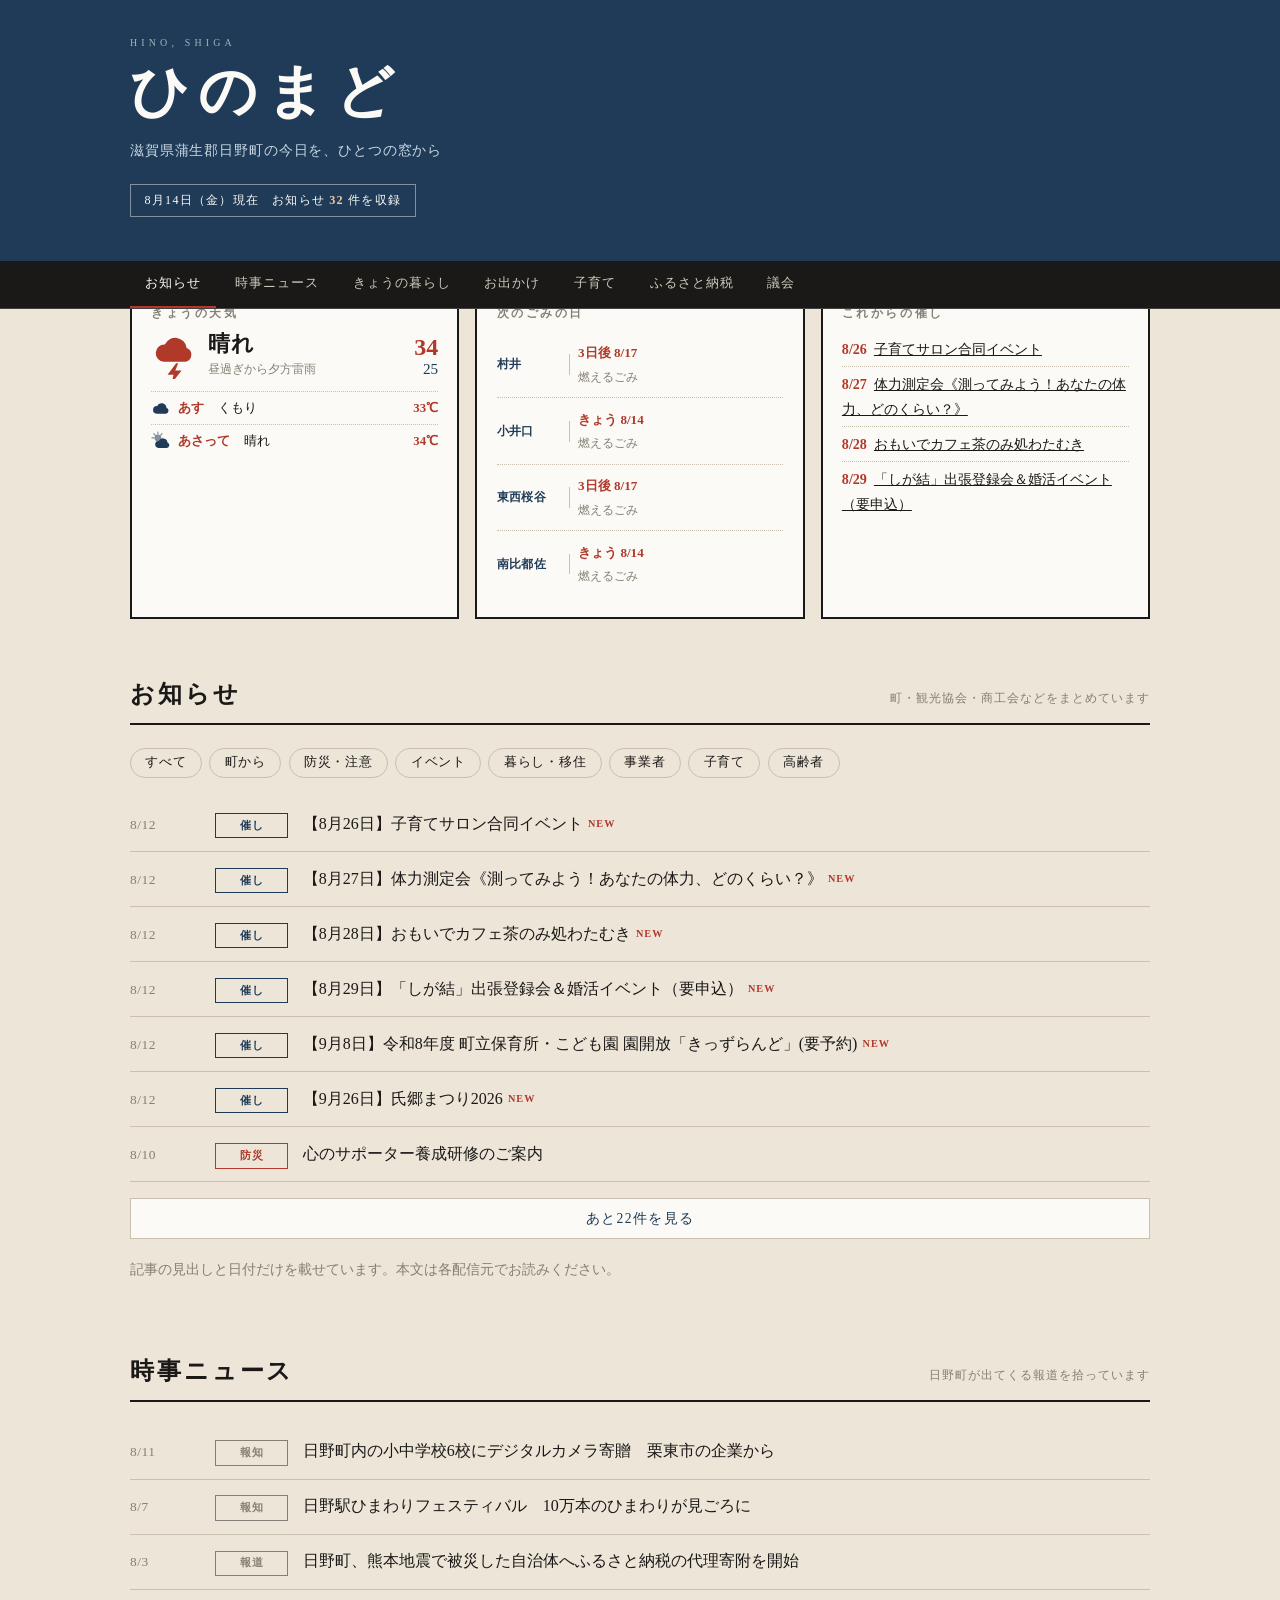
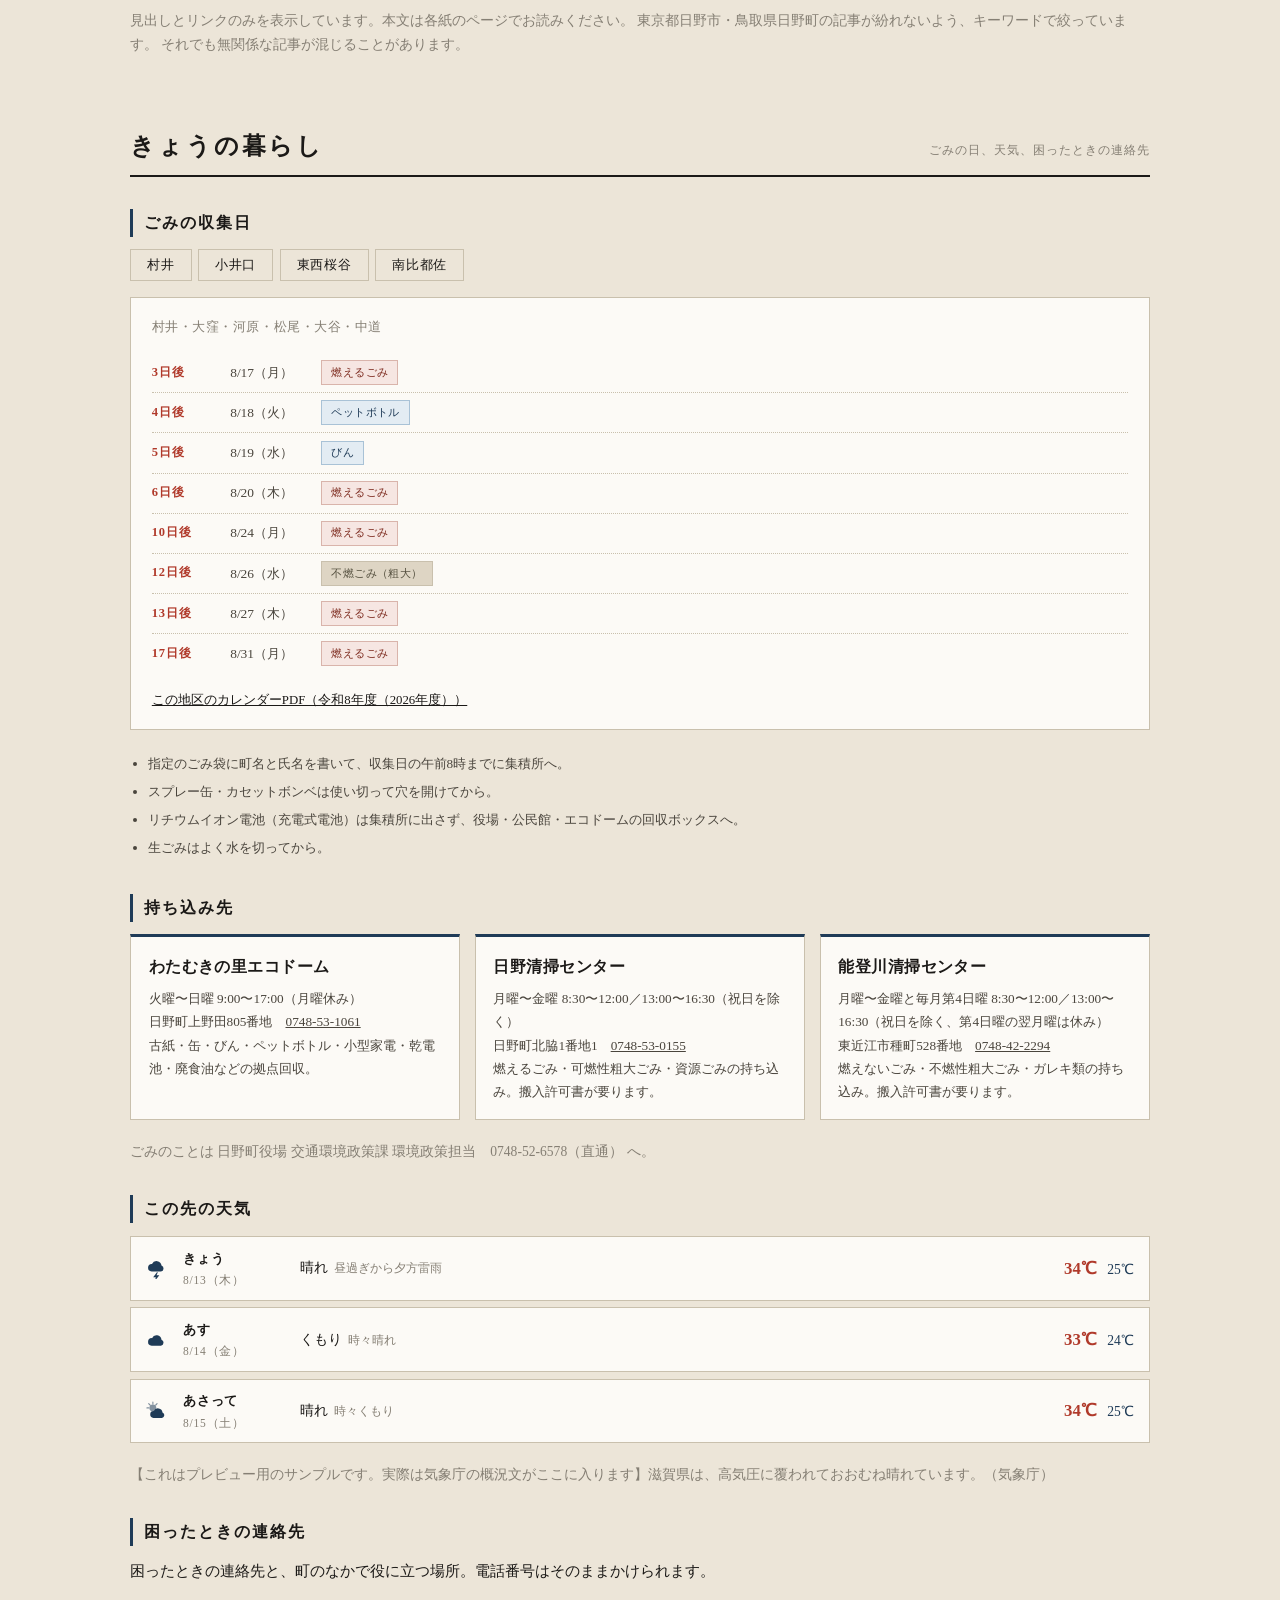
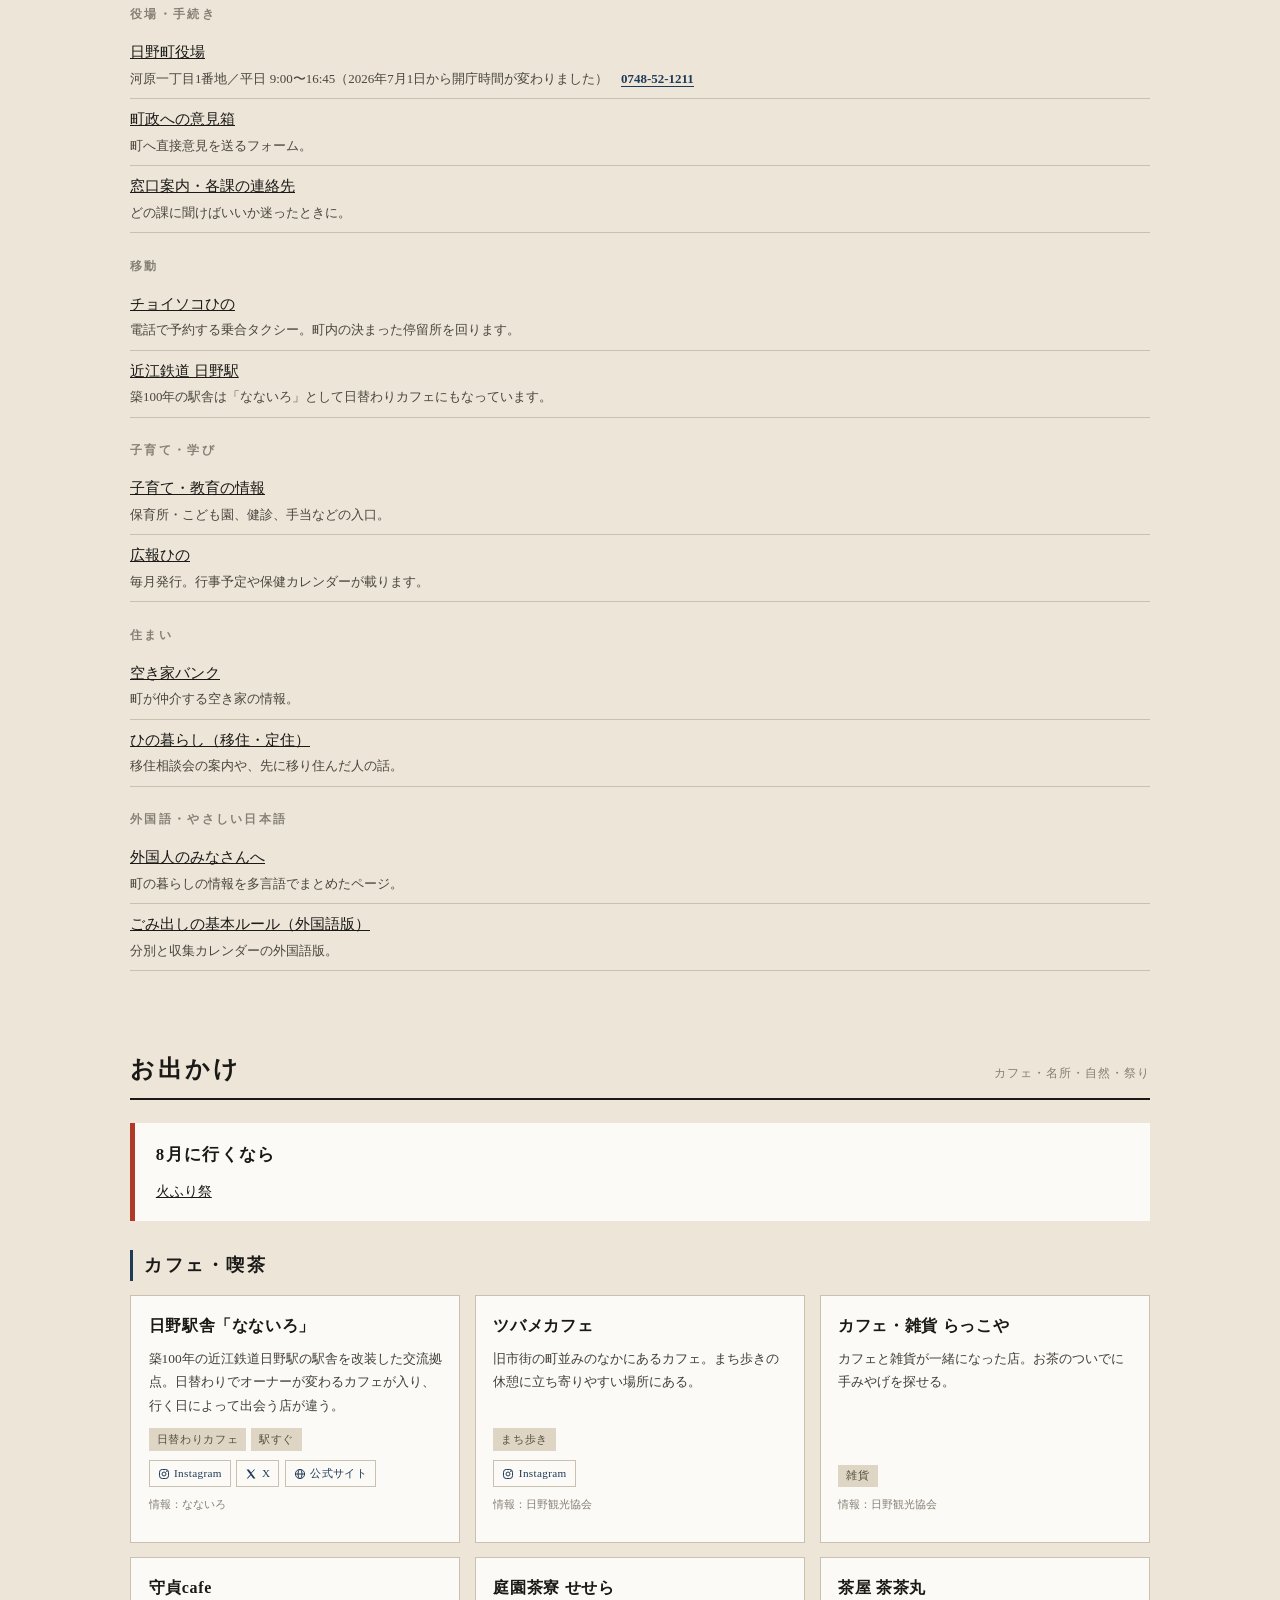
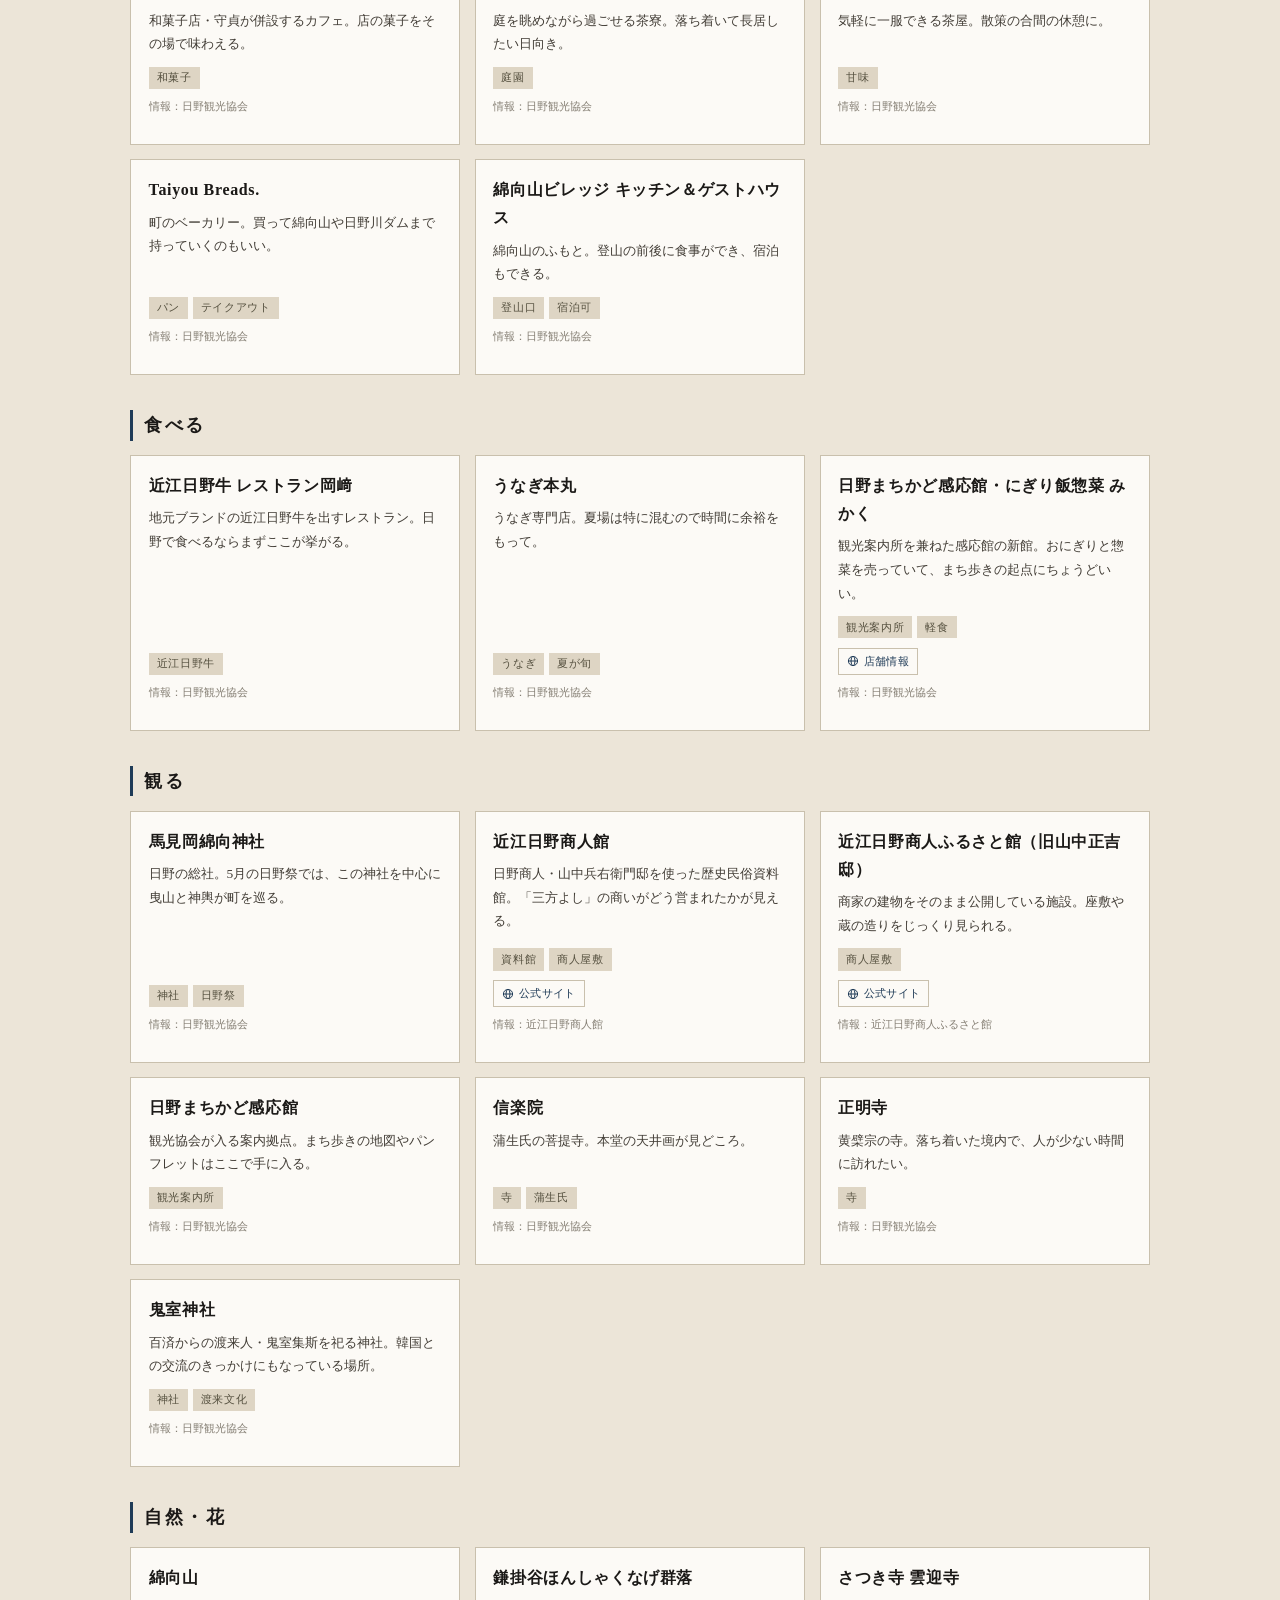
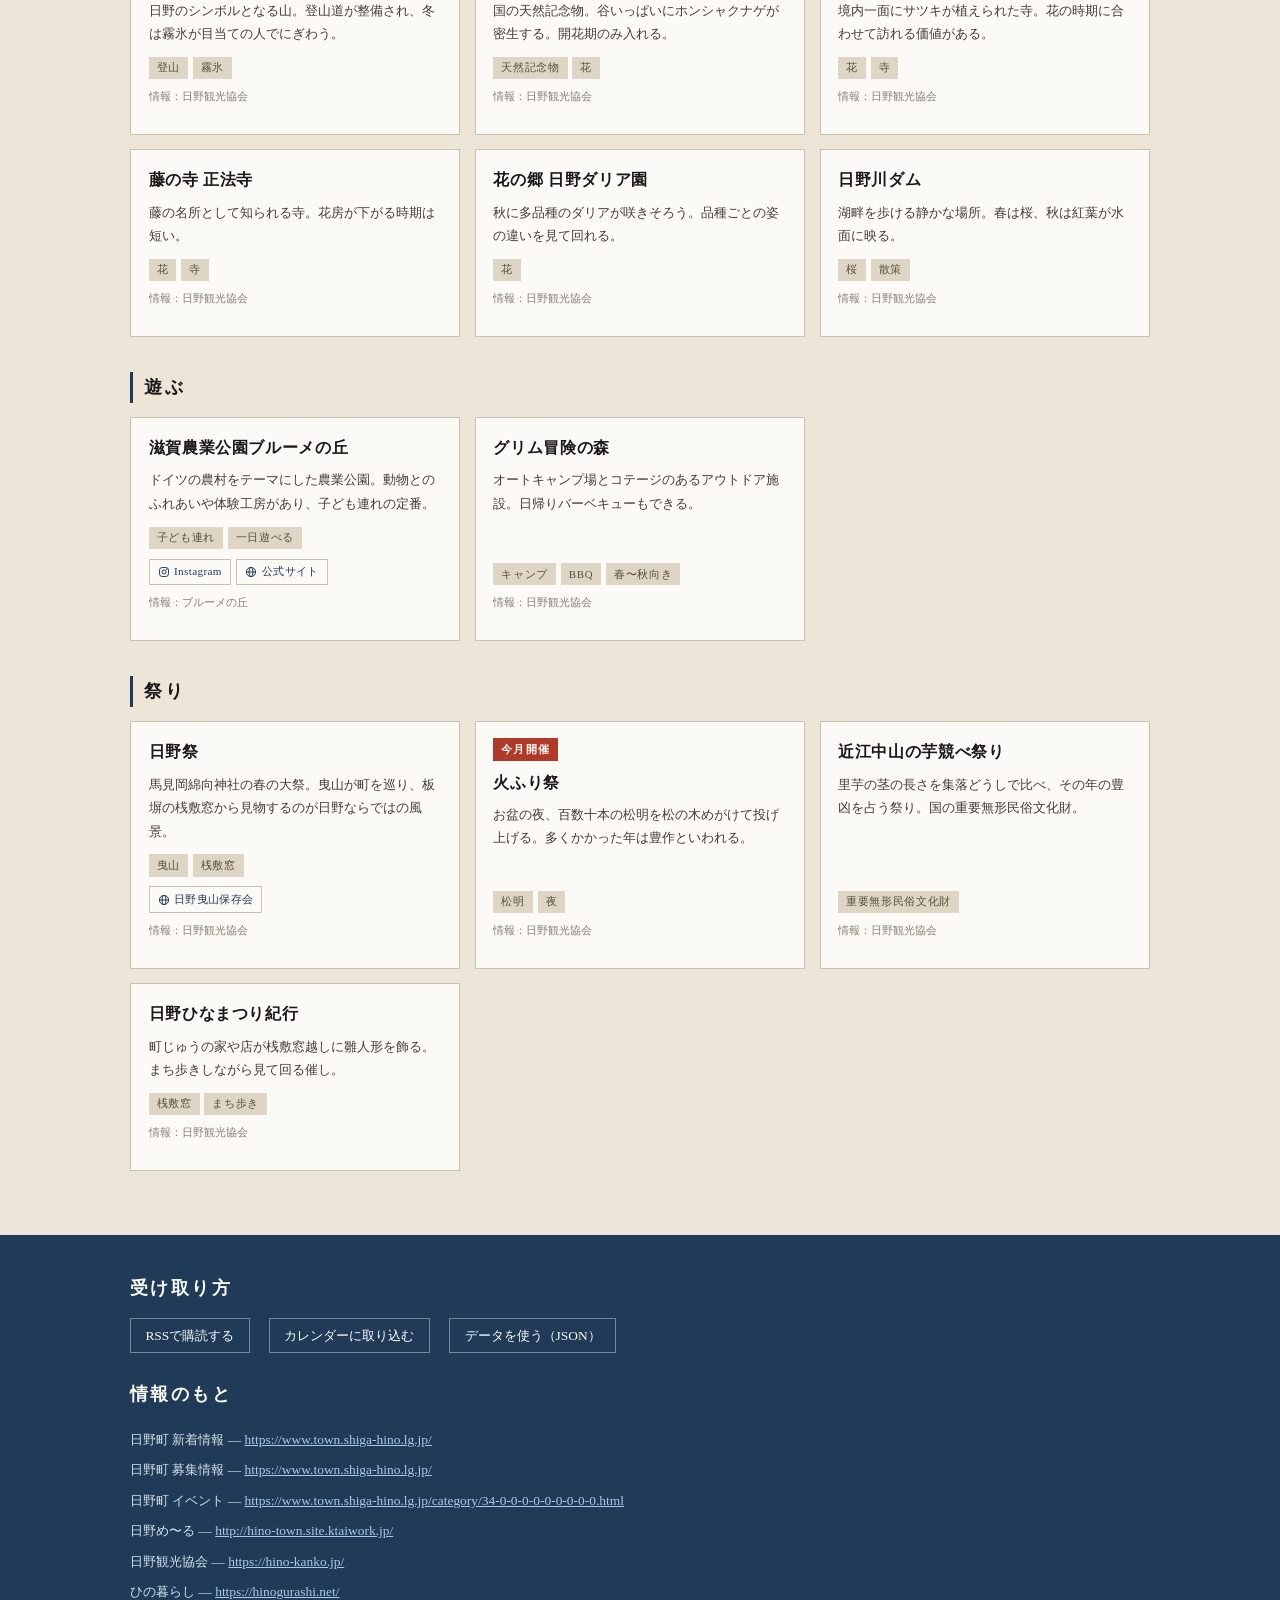
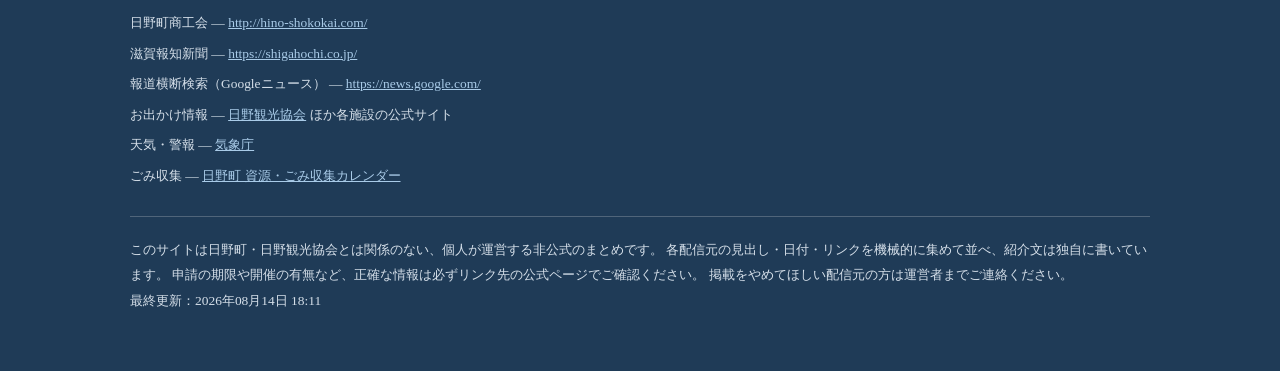
==== public/index.html @ 5a65352a "Initial commit" ====
<!DOCTYPE html>
<html lang="ja">
<head>
<meta charset="utf-8">
<meta name="viewport" content="width=device-width, initial-scale=1">
<title>ひのまど｜滋賀県蒲生郡日野町の今日を、ひとつの窓から</title>
<meta name="description" content="滋賀県蒲生郡日野町のお知らせ・イベント・お出かけ情報を毎日まとめて表示する非公式サイトです。">
<link rel="alternate" type="application/rss+xml" title="ひのまど" href="feed.xml">
<style>
@import url(&#39;https://fonts.googleapis.com/css2?family=Shippori+Mincho+B1:wght@600;800&amp;family=Zen+Kaku+Gothic+New:wght@400;500;700&amp;display=swap&#39;);

/* 日野の色 ------------------------------------------------------------- */
:root {
  --sumi: #1b1917;         /* 墨 */
  --paper: #ece5d8;        /* 生成り */
  --paper-deep: #ded5c4;
  --shironeri: #fcfaf6;    /* 白練 */
  --ai: #1f3b57;           /* 藍 — 日野商人の暖簾 */
  --ai-soft: #33587a;
  --shu: #b0392a;          /* 朱漆 — 日野椀 */
  --nezu: #857f74;         /* 鼠 */
  --line: #c9c0ad;

  --serif: &#39;Shippori Mincho B1&#39;, &#39;Hiragino Mincho ProN&#39;, serif;
  --sans: &#39;Zen Kaku Gothic New&#39;, &#39;Hiragino Sans&#39;, &#39;Noto Sans JP&#39;, sans-serif;

  --wrap: 1020px;
  --lattice: repeating-linear-gradient(90deg,
    transparent 0 9px, rgba(255, 255, 255, .16) 9px 11px);
}

* { box-sizing: border-box; }

body {
  margin: 0;
  background: var(--paper);
  color: var(--sumi);
  font-family: var(--sans);
  font-size: 16px;
  line-height: 1.75;
  -webkit-font-smoothing: antialiased;
}

a { color: inherit; }

.wrap { width: min(100% - 2.5rem, var(--wrap)); margin-inline: auto; }

:focus-visible {
  outline: 3px solid var(--shu);
  outline-offset: 2px;
}

/* 見出しの帯 ----------------------------------------------------------- */
.masthead {
  background: var(--ai);
  color: var(--shironeri);
  padding: 2.4rem 0 2rem;
  position: relative;
}
.masthead::after {
  content: &#39;&#39;;
  position: absolute;
  inset: 0;
  background: var(--lattice);   /* 桟敷窓の縦格子 */
  pointer-events: none;
}
.masthead .wrap { position: relative; z-index: 1; }

.brand {
  font-family: var(--serif);
  font-weight: 800;
  font-size: clamp(2.4rem, 7vw, 3.6rem);
  letter-spacing: .16em;
  line-height: 1.1;
  margin: 0;
}
.brand .en {
  display: block;
  font-family: var(--sans);
  font-weight: 500;
  font-size: .62rem;
  letter-spacing: .42em;
  opacity: .62;
  margin-bottom: .7rem;
}
.tagline {
  margin: .9rem 0 0;
  font-size: .9rem;
  letter-spacing: .06em;
  color: #cbd8e4;
}
.stamp {
  display: inline-block;
  margin-top: 1.3rem;
  padding: .3rem .85rem;
  border: 1px solid rgba(252, 250, 246, .45);
  font-size: .76rem;
  letter-spacing: .1em;
}
.stamp b { color: #f0c9a8; font-weight: 700; }

/* 窓（今日の日野） ------------------------------------------------------ */
.today {
  margin-top: -1.6rem;
  position: relative;
  z-index: 2;
  display: grid;
  grid-template-columns: repeat(auto-fit, minmax(230px, 1fr));
  gap: 1rem;
}
.mado {
  background: var(--shironeri);
  border: 2px solid var(--sumi);
  padding: 1.1rem 1.2rem 1.25rem;
}
.mado &gt; .sash {
  display: block;
  height: 10px;
  margin: -1.1rem -1.2rem 1rem;
  background: repeating-linear-gradient(90deg,
    var(--sumi) 0 2px, transparent 2px 11px);
  border-bottom: 1px solid var(--line);
}
.mado h2 {
  margin: 0 0 .55rem;
  font-family: var(--sans);
  font-size: .72rem;
  font-weight: 700;
  letter-spacing: .22em;
  color: var(--nezu);
}
.mado .big {
  font-family: var(--serif);
  font-weight: 800;
  font-size: 1.55rem;
  line-height: 1.35;
  letter-spacing: .02em;
}
.mado ul { margin: 0; padding: 0; list-style: none; font-size: .88rem; }
.mado ul li { padding: .3rem 0; border-bottom: 1px dotted var(--line); }
.mado ul li:last-child { border-bottom: 0; }
.mado ul .when {
  font-weight: 700;
  color: var(--shu);
  margin-right: .5em;
  font-variant-numeric: tabular-nums;
}
.mado .note { font-size: .78rem; color: var(--nezu); margin: .5rem 0 0; }

/* 節（セクション） ------------------------------------------------------ */
.section { padding: 3.4rem 0 0; }
.section-head {
  display: flex;
  align-items: baseline;
  gap: .9rem;
  border-bottom: 2px solid var(--sumi);
  padding-bottom: .5rem;
  margin-bottom: 1.4rem;
}
.section-head h2 {
  font-family: var(--serif);
  font-weight: 800;
  font-size: 1.5rem;
  letter-spacing: .12em;
  margin: 0;
}
.section-head .sub {
  font-size: .78rem;
  color: var(--nezu);
  letter-spacing: .08em;
  margin-left: auto;
}

/* 絞り込み ------------------------------------------------------------- */
.filters { display: flex; flex-wrap: wrap; gap: .45rem; margin-bottom: 1.2rem; }
.filters button {
  font-family: var(--sans);
  font-size: .8rem;
  font-weight: 500;
  letter-spacing: .06em;
  padding: .34rem .9rem;
  border: 1px solid var(--line);
  background: transparent;
  color: var(--sumi);
  border-radius: 999px;
  cursor: pointer;
  transition: background .15s, color .15s, border-color .15s;
}
.filters button:hover { border-color: var(--ai); }
.filters button[aria-pressed=&#39;true&#39;] {
  background: var(--ai);
  border-color: var(--ai);
  color: var(--shironeri);
}

/* お知らせ一覧 --------------------------------------------------------- */
.news { list-style: none; margin: 0; padding: 0; }
.news li {
  display: grid;
  grid-template-columns: 4.4rem 4.6rem 1fr;
  gap: .9rem;
  align-items: baseline;
  padding: .8rem 0;
  border-bottom: 1px solid var(--line);
}
.news li[hidden] { display: none; }
.news .date {
  font-variant-numeric: tabular-nums;
  font-size: .84rem;
  color: var(--nezu);
  letter-spacing: .04em;
}
.news .badge {
  font-size: .7rem;
  font-weight: 700;
  letter-spacing: .08em;
  text-align: center;
  padding: .12rem 0;
  border: 1px solid var(--ai);
  color: var(--ai);
}
.news .badge.alert { border-color: var(--shu); color: var(--shu); }
.news a { text-decoration: none; }
.news a:hover .title { text-decoration: underline; text-underline-offset: 3px; }
.news .title { font-weight: 500; }
.news .new {
  display: inline-block;
  margin-left: .5em;
  font-size: .64rem;
  font-weight: 700;
  letter-spacing: .1em;
  color: var(--shu);
  vertical-align: .15em;
}
.news .summary {
  display: block;
  font-size: .8rem;
  color: var(--nezu);
  margin-top: .15rem;
}
.more {
  margin-top: 1.2rem;
  font-size: .85rem;
  color: var(--nezu);
}

/* お出かけ ------------------------------------------------------------- */
.season {
  background: var(--shironeri);
  border-left: 5px solid var(--shu);
  padding: 1.1rem 1.3rem;
  margin-bottom: 1.8rem;
}
.season h3 {
  margin: 0 0 .6rem;
  font-family: var(--serif);
  font-size: 1.05rem;
  letter-spacing: .08em;
}
.season p { margin: 0; font-size: .88rem; }
.season .empty { color: var(--nezu); }

.spot-group { margin-bottom: 2.2rem; }
.spot-group h3 {
  font-family: var(--serif);
  font-size: 1.1rem;
  letter-spacing: .14em;
  margin: 0 0 .9rem;
  padding-left: .7rem;
  border-left: 3px solid var(--ai);
}
.spots {
  list-style: none; margin: 0; padding: 0;
  display: grid;
  grid-template-columns: repeat(auto-fill, minmax(255px, 1fr));
  gap: .9rem;
}
.spot {
  background: var(--shironeri);
  border: 1px solid var(--line);
  padding: 1rem 1.1rem;
  display: flex;
  flex-direction: column;
  transition: border-color .15s, transform .15s;
}
@media (prefers-reduced-motion: no-preference) {
  .spot:hover { transform: translateY(-2px); }
}
.spot:hover { border-color: var(--ai); }
.spot h4 {
  margin: 0 0 .4rem;
  font-family: var(--serif);
  font-size: 1rem;
  letter-spacing: .04em;
}
.spot h4 a { text-decoration: none; }
.spot h4 a:hover { text-decoration: underline; text-underline-offset: 3px; }
.spot p { margin: 0 0 .7rem; font-size: .84rem; color: #423d36; }
.spot .tags { margin-top: auto; display: flex; flex-wrap: wrap; gap: .3rem; }
.spot .tags span {
  font-size: .68rem;
  letter-spacing: .06em;
  padding: .1rem .5rem;
  background: var(--paper-deep);
  color: #55503f;
}
.spot .now {
  align-self: flex-start;
  font-size: .68rem;
  font-weight: 700;
  letter-spacing: .1em;
  color: var(--shironeri);
  background: var(--shu);
  padding: .1rem .5rem;
  margin-bottom: .5rem;
}
.spot .via { font-size: .7rem; color: var(--nezu); margin-top: .5rem; }

/* 出典と断り書き ------------------------------------------------------- */
.colophon {
  margin-top: 4rem;
  background: var(--ai);
  color: #d5dfe9;
  padding: 2.4rem 0 2.8rem;
  font-size: .84rem;
}
.colophon h2 {
  font-family: var(--serif);
  color: var(--shironeri);
  font-size: 1.1rem;
  letter-spacing: .14em;
  margin: 0 0 .9rem;
}
.colophon ul { margin: 0 0 1.6rem; padding: 0; list-style: none; }
.colophon li { padding: .22rem 0; }
.colophon a { color: #a9cbe8; }
.colophon .disclaimer {
  border-top: 1px solid rgba(252, 250, 246, .22);
  padding-top: 1.2rem;
  line-height: 1.9;
}
.colophon .subscribe { margin-bottom: 1.6rem; }
.colophon .subscribe a {
  display: inline-block;
  margin-right: 1rem;
  border: 1px solid rgba(252, 250, 246, .4);
  padding: .3rem .9rem;
  text-decoration: none;
  color: var(--shironeri);
}
.colophon .subscribe a:hover { background: rgba(252, 250, 246, .12); }

.fetch-error {
  background: #f6ece4;
  border: 1px solid var(--shu);
  color: #7d2b1f;
  padding: .7rem 1rem;
  font-size: .82rem;
  margin-bottom: 1.2rem;
}

@media (max-width: 640px) {
  .news li { grid-template-columns: 3.6rem 1fr; }
  .news .badge { grid-row: 1; }
  .news a { grid-column: 1 / -1; }
  .today { margin-top: -1rem; }
}

/* 目次バー ------------------------------------------------------------- */
.toc {
  position: sticky;
  top: 0;
  z-index: 5;
  background: var(--sumi);
  border-bottom: 1px solid rgba(252, 250, 246, .18);
}
.toc .wrap { display: flex; gap: .2rem; overflow-x: auto; scrollbar-width: none; }
.toc .wrap::-webkit-scrollbar { display: none; }
.toc a {
  flex: none;
  padding: .7rem .95rem;
  font-size: .8rem;
  font-weight: 500;
  letter-spacing: .08em;
  color: #cfc9bd;
  text-decoration: none;
  border-bottom: 2px solid transparent;
}
.toc a:hover { color: var(--shironeri); border-bottom-color: var(--shu); }

/* 折りたたみのボタン --------------------------------------------------- */
.expander { margin-top: 1rem; }
.expander button {
  width: 100%;
  padding: .65rem 1rem;
  font-family: var(--sans);
  font-size: .85rem;
  font-weight: 500;
  letter-spacing: .1em;
  color: var(--ai);
  background: var(--shironeri);
  border: 1px solid var(--line);
  cursor: pointer;
  transition: background .15s, border-color .15s;
}
.expander button:hover { background: #fff; border-color: var(--ai); }
.expander button::after { content: &#39; ▾&#39;; }
.expander button[aria-expanded=&#39;true&#39;]::after { content: &#39; ▴&#39;; }

/* 報道 ----------------------------------------------------------------- */
.badge.press { border-color: var(--nezu); color: var(--nezu); }
.empty-note {
  background: var(--shironeri);
  border: 1px dashed var(--line);
  padding: 1rem 1.2rem;
  font-size: .86rem;
  color: #4a453d;
}
.empty-note code {
  font-size: .82em;
  background: var(--paper-deep);
  padding: .1em .4em;
}
.lead { margin: 0 0 1.2rem; font-size: .92rem; }
.sub-head {
  font-family: var(--serif);
  font-size: 1rem;
  letter-spacing: .12em;
  margin: 2rem 0 .8rem;
  padding-left: .7rem;
  border-left: 3px solid var(--ai);
}

/* カード（ふるさと納税・議会の入口） ------------------------------------ */
.cards {
  list-style: none; margin: 0; padding: 0;
  display: grid;
  grid-template-columns: repeat(auto-fit, minmax(255px, 1fr));
  gap: .9rem;
}
.card {
  background: var(--shironeri);
  border: 1px solid var(--line);
  border-top: 3px solid var(--ai);
  padding: 1rem 1.1rem;
}
.card h4 { margin: 0 0 .4rem; font-family: var(--serif); font-size: .98rem; letter-spacing: .03em; }
.card h4 a { text-decoration: none; }
.card h4 a:hover { text-decoration: underline; text-underline-offset: 3px; }
.card p { margin: 0; font-size: .83rem; color: #4a453d; }

/* 会議録の要約 --------------------------------------------------------- */
.minutes {
  background: var(--shironeri);
  border: 1px solid var(--line);
  border-left: 5px solid var(--ai);
  padding: 1.3rem 1.4rem;
  margin-bottom: 1.2rem;
}
.minutes h3 {
  margin: 0 0 .6rem;
  font-family: var(--serif);
  font-size: 1.15rem;
  letter-spacing: .06em;
}
.minutes .gist { margin: 0 0 1.1rem; font-size: .92rem; }
.minutes h4 {
  margin: 1.1rem 0 .45rem;
  font-size: .72rem;
  font-weight: 700;
  letter-spacing: .2em;
  color: var(--nezu);
}
.points { margin: 0; padding: 0; list-style: none; }
.points li {
  font-size: .86rem;
  padding: .38rem 0 .38rem .95rem;
  border-left: 2px solid var(--paper-deep);
  margin-bottom: .2rem;
}
.points li b { display: block; font-weight: 700; font-size: .84rem; }
.points.qa li b { color: var(--ai); }
.minutes .origin {
  margin: 1.3rem 0 0;
  padding-top: .8rem;
  border-top: 1px solid var(--line);
  font-size: .82rem;
}
.minutes .origin .caveat { display: block; color: var(--nezu); font-size: .76rem; margin-top: .3rem; }

.minutes-index { margin-top: 1.4rem; font-size: .86rem; }
.minutes-index summary { cursor: pointer; font-weight: 500; letter-spacing: .06em; }
.minutes-index ul { margin: .8rem 0 0; padding: 0 0 0 1.1rem; }
.minutes-index li { padding: .18rem 0; }
.minutes-index .done {
  font-size: .68rem;
  letter-spacing: .08em;
  background: var(--ai);
  color: var(--shironeri);
  padding: .05rem .45rem;
}

/* 警報の帯 ------------------------------------------------------------- */
.alert-band {
  background: var(--shu);
  color: var(--shironeri);
  font-size: .88rem;
  letter-spacing: .04em;
}
.alert-band .wrap { padding: .6rem 0; }
.alert-band b {
  display: inline-block;
  background: var(--shironeri);
  color: var(--shu);
  padding: .05rem .55rem;
  margin-right: .7rem;
  font-size: .78rem;
  letter-spacing: .1em;
}
.alert-band a { color: #ffe0d8; }

/* 天気の窓 ------------------------------------------------------------- */
.mado .temps { margin: .3rem 0 .6rem; display: flex; align-items: baseline; gap: .8rem; }
.mado .temps .hi { font-family: var(--serif); font-weight: 800; font-size: 1.6rem; color: var(--shu); }
.mado .temps .lo { font-family: var(--serif); font-weight: 600; font-size: 1.1rem; color: var(--ai); }
.mado .temps i { font-style: normal; font-size: .6em; margin-left: .1em; }
.mado .temps .pop { font-size: .78rem; color: var(--nezu); margin-left: auto; }
.mado .next-days { font-size: .8rem; }
.mado .next-days .when { color: var(--nezu); font-weight: 500; }
.mado .note code { font-size: .85em; background: var(--paper-deep); padding: .05em .35em; }

/* ごみ ----------------------------------------------------------------- */
.gomi-tabs { display: flex; flex-wrap: wrap; gap: .4rem; margin-bottom: 1rem; }
.gomi-tabs button {
  font-family: var(--sans);
  font-size: .8rem;
  font-weight: 500;
  letter-spacing: .06em;
  padding: .4rem 1rem;
  border: 1px solid var(--line);
  background: transparent;
  color: var(--sumi);
  cursor: pointer;
}
.gomi-tabs button[aria-selected=&#39;true&#39;] {
  background: var(--ai);
  border-color: var(--ai);
  color: var(--shironeri);
}

.gomi-panel {
  background: var(--shironeri);
  border: 1px solid var(--line);
  padding: 1.1rem 1.3rem;
}
.gomi-panel.unverified { border-style: dashed; }
.gomi-panel.unverified .gomi-list { opacity: .62; }
.gomi-area { margin: 0 0 .9rem; font-size: .82rem; color: var(--nezu); letter-spacing: .04em; }

.gomi-list { list-style: none; margin: 0; padding: 0; }
.gomi-list li {
  display: grid;
  grid-template-columns: 4.2rem 5rem 1fr;
  gap: .7rem;
  align-items: center;
  padding: .45rem 0;
  border-bottom: 1px dotted var(--line);
}
.gomi-list li:last-child { border-bottom: 0; }
.gomi-list .today-row { background: #fdf4e8; margin-inline: -.6rem; padding-inline: .6rem; }
.gomi-when { font-size: .78rem; font-weight: 700; letter-spacing: .06em; color: var(--shu); }
.gomi-date { font-size: .84rem; font-variant-numeric: tabular-nums; color: #4a453d; }
.gomi-kinds { display: flex; flex-wrap: wrap; gap: .3rem; }
.chip {
  font-size: .7rem;
  letter-spacing: .04em;
  padding: .1rem .55rem;
  border: 1px solid var(--line);
}
.chip.burn { background: #f6e6e2; border-color: #d9b4ab; color: #7d2b1f; }
.chip.resource { background: #e3ecf3; border-color: #a9c2d6; color: #1f3b57; }
.chip.other { background: var(--paper-deep); color: #55503f; }
.gomi-pdf { margin: 1rem 0 0; font-size: .8rem; }

.gomi-rules { margin: 1.2rem 0 0; padding-left: 1.1rem; font-size: .83rem; color: #4a453d; }
.gomi-rules li { padding: .15rem 0; }

/* 週間天気 ------------------------------------------------------------- */
.forecast { list-style: none; margin: 0; padding: 0; display: grid; gap: .4rem; }
.forecast li {
  display: grid;
  grid-template-columns: 6.5rem 1fr auto;
  gap: .8rem;
  align-items: center;
  background: var(--shironeri);
  border: 1px solid var(--line);
  padding: .6rem .95rem;
}
.fc-day { font-weight: 700; font-size: .84rem; letter-spacing: .06em; }
.fc-day i { display: block; font-style: normal; font-weight: 400; font-size: .72rem; color: var(--nezu); }
.fc-weather { font-size: .87rem; }
.fc-temp b { font-family: var(--serif); color: var(--shu); font-size: 1.05rem; }
.fc-temp i { font-style: normal; color: var(--ai); font-size: .85rem; margin-left: .4rem; }

/* 暮らしの連絡先 ------------------------------------------------------- */
.kurashi-group { margin-bottom: 1.4rem; }
.kurashi-group h4 {
  margin: 0 0 .5rem;
  font-size: .72rem;
  font-weight: 700;
  letter-spacing: .2em;
  color: var(--nezu);
}
.kurashi-list { list-style: none; margin: 0; padding: 0; }
.kurashi-list li {
  padding: .5rem 0;
  border-bottom: 1px solid var(--line);
}
.k-name { display: block; font-weight: 500; font-size: .92rem; }
.k-detail { display: block; font-size: .81rem; color: #4a453d; margin-top: .1rem; }
.tel {
  font-variant-numeric: tabular-nums;
  font-weight: 700;
  color: var(--ai);
  text-decoration: none;
  border-bottom: 1px solid var(--ai);
}

@media (max-width: 640px) {
  .gomi-list li { grid-template-columns: 3.6rem 1fr; }
  .gomi-kinds { grid-column: 1 / -1; }
  .forecast li { grid-template-columns: 5rem 1fr; }
  .fc-temp { grid-column: 2; text-align: right; }
}

/* ── 追加：ページ分割・天気アイコン・SNS ───────────────────────── */

.masthead .brand a { text-decoration: none; }
.masthead.compact { padding: 1.6rem 0 1.3rem; }
.masthead.compact .brand { font-size: clamp(1.6rem, 5vw, 2.2rem); }
.masthead.compact .tagline { margin-top: .5rem; }
.toc a.here { color: var(--shironeri); border-bottom-color: var(--shu); }
.section.first { padding-top: 2.4rem; }
.back { margin-top: 2rem; font-size: .88rem; }

/* 天気アイコン */
.wx-icon { width: 46px; height: 46px; flex: none; color: var(--shu); }
.wx-mini { width: 20px; height: 20px; flex: none; color: var(--ai); }

.wx-now { display: flex; align-items: center; gap: .7rem; margin-bottom: .7rem; }
.wx-text { min-width: 0; flex: 1; }
.wx-main {
  margin: 0;
  font-family: var(--serif);
  font-weight: 800;
  font-size: 1.35rem;
  line-height: 1.2;
  letter-spacing: .02em;
  white-space: nowrap;
}
.wx-rest {
  margin: .1rem 0 0;
  font-size: .74rem;
  color: var(--nezu);
  white-space: nowrap;
  overflow: hidden;
  text-overflow: ellipsis;
}
.wx-temp { margin: 0; text-align: right; white-space: nowrap; line-height: 1.1; }
.wx-temp b { font-family: var(--serif); font-size: 1.5rem; color: var(--shu); }
.wx-temp b::after { content: &#39;℃&#39;; font-size: .55em; }
.wx-temp i {
  display: block;
  font-style: normal;
  font-family: var(--serif);
  font-size: .95rem;
  color: var(--ai);
}
.wx-temp i::after { content: &#39;℃&#39;; font-size: .6em; }

.wx-next { list-style: none; margin: 0; padding: 0; border-top: 1px dotted var(--line); }
.wx-next li {
  display: flex;
  align-items: center;
  gap: .45rem;
  padding: .3rem 0;
  font-size: .8rem;
  white-space: nowrap;
}
.wx-next .when { color: var(--nezu); font-weight: 500; flex: none; }
.wx-next .w { overflow: hidden; text-overflow: ellipsis; }
.wx-next .t { margin-left: auto; font-weight: 700; color: var(--shu); flex: none; }

/* 窓のなかの全地区ごみ一覧 */
.gomi-mini { list-style: none; margin: 0; padding: 0; }
.gomi-mini.unverified { opacity: .68; }
.gomi-mini li { border-bottom: 1px dotted var(--line); }
.gomi-mini li:last-child { border-bottom: 0; }
.gomi-mini a {
  display: grid;
  grid-template-columns: 4.6rem 1fr;
  gap: .1rem .5rem;
  padding: .35rem 0;
  text-decoration: none;
}
.gomi-mini a:hover .gd { text-decoration: underline; text-underline-offset: 2px; }
.gomi-mini .ga {
  grid-row: 1 / 3;
  align-self: center;
  font-size: .74rem;
  font-weight: 700;
  letter-spacing: .04em;
  color: var(--ai);
  border-right: 1px solid var(--line);
  padding-right: .4rem;
  white-space: nowrap;
  overflow: hidden;
  text-overflow: ellipsis;
}
.gomi-mini .gd { font-size: .82rem; font-weight: 700; color: var(--shu); white-space: nowrap; }
.gomi-mini .gk {
  font-size: .72rem;
  color: var(--nezu);
  white-space: nowrap;
  overflow: hidden;
  text-overflow: ellipsis;
}

/* 週間天気にアイコンを足したので列を調整 */
.forecast li { grid-template-columns: 24px 6.5rem 1fr auto; }
.fc-weather i { font-style: normal; color: var(--nezu); font-size: .78rem; margin-left: .4rem; }

/* スポットのSNSリンク */
.sns { display: flex; flex-wrap: wrap; gap: .35rem; margin-top: .6rem; }
.sns a {
  display: inline-flex;
  align-items: center;
  gap: .28rem;
  font-size: .7rem;
  letter-spacing: .03em;
  padding: .16rem .5rem;
  border: 1px solid var(--line);
  color: var(--ai);
  text-decoration: none;
  transition: background .15s, border-color .15s;
}
.sns a:hover { background: var(--paper-deep); border-color: var(--ai); }
.sns svg { width: 12px; height: 12px; }

@media (max-width: 640px) {
  .forecast li { grid-template-columns: 24px 5rem 1fr; }
  .fc-temp { grid-column: 3; text-align: right; }
}

/* 子育てページの段階見出し ---------------------------------------------- */
.stage { margin-bottom: 1.8rem; }
.stage h3 {
  font-family: var(--serif);
  font-size: 1.05rem;
  letter-spacing: .12em;
  margin: 0 0 .6rem;
  padding-left: .7rem;
  border-left: 3px solid var(--shu);
}

/* ── 子育てページ ─────────────────────────────────────────── */
.hotline {
  background: var(--shironeri);
  border: 2px solid var(--sumi);
  padding: 1.4rem 1.5rem 1.5rem;
  margin-top: 1.4rem;
}
.hotline &gt; .sash {
  display: block;
  height: 10px;
  margin: -1.4rem -1.5rem 1.1rem;
  background: repeating-linear-gradient(90deg, var(--sumi) 0 2px, transparent 2px 11px);
  border-bottom: 1px solid var(--line);
}
.hotline .h-label {
  margin: 0 0 .4rem;
  font-size: .7rem;
  font-weight: 700;
  letter-spacing: .22em;
  color: var(--nezu);
}
.hotline h2 {
  margin: 0;
  font-family: var(--serif);
  font-size: 1.35rem;
  letter-spacing: .06em;
}
.hotline .h-belongs { margin: .2rem 0 .7rem; font-size: .8rem; color: var(--nezu); }
.hotline .h-tel { margin: 0 0 .8rem; }
.hotline .h-tel a {
  font-family: var(--serif);
  font-weight: 800;
  font-size: 1.9rem;
  letter-spacing: .04em;
  color: var(--shu);
  text-decoration: none;
  font-variant-numeric: tabular-nums;
}
.hotline .h-tel a:hover { text-decoration: underline; text-underline-offset: 5px; }
.hotline .h-note { margin: 0 0 .8rem; font-size: .87rem; }
.hotline .h-more { margin: 0; font-size: .78rem; color: var(--nezu); }

.stages { list-style: none; margin: 0; padding: 0; counter-reset: stage; }
.stages &gt; li {
  counter-increment: stage;
  position: relative;
  padding: 0 0 1.3rem 2.6rem;
  border-left: 2px solid var(--line);
  margin-left: .7rem;
}
.stages &gt; li:last-child { border-left-color: transparent; padding-bottom: 0; }
.stages &gt; li::before {
  content: counter(stage);
  position: absolute;
  left: -.95rem;
  top: 0;
  width: 1.8rem;
  height: 1.8rem;
  display: grid;
  place-items: center;
  background: var(--ai);
  color: var(--shironeri);
  font-size: .8rem;
  font-weight: 700;
  border-radius: 50%;
}
.stages h3 {
  margin: .1rem 0 .5rem;
  font-family: var(--serif);
  font-size: 1.08rem;
  letter-spacing: .06em;
}
.stages ul { margin: 0; padding-left: 1.1rem; font-size: .87rem; }
.stages ul li { padding: .18rem 0; }

.kurashi-list.money .k-detail { font-size: .85rem; line-height: 1.75; }

</style>
</head>
<body>


<svg width="0" height="0" style="position:absolute" aria-hidden="true" focusable="false">
  <defs>
    <symbol id="wi-sun" viewBox="0 0 32 32">
      <circle cx="16" cy="16" r="7" fill="currentColor"/>
      <g stroke="currentColor" stroke-width="2" stroke-linecap="round">
        <path d="M16 2v4M16 26v4M2 16h4M26 16h4M6.2 6.2l2.8 2.8M23 23l2.8 2.8M25.8 6.2L23 9M9 23l-2.8 2.8"/>
      </g>
    </symbol>
    <symbol id="wi-cloud" viewBox="0 0 32 32">
      <path d="M9 25a6 6 0 0 1 .6-12 8 8 0 0 1 15.2 2.4A5 5 0 0 1 24 25z" fill="currentColor"/>
    </symbol>
    <symbol id="wi-sun-cloud" viewBox="0 0 32 32">
      <circle cx="11" cy="11" r="5.5" fill="currentColor" opacity=".55"/>
      <g stroke="currentColor" stroke-width="1.8" stroke-linecap="round" opacity=".55">
        <path d="M11 1.5v3M1.5 11h3M4.3 4.3l2.1 2.1M17.7 4.3l-2.1 2.1"/>
      </g>
      <path d="M12 27a5.5 5.5 0 0 1 .5-11 7.3 7.3 0 0 1 13.9 2.2A4.6 4.6 0 0 1 25.6 27z" fill="currentColor"/>
    </symbol>
    <symbol id="wi-rain" viewBox="0 0 32 32">
      <path d="M9 21a6 6 0 0 1 .6-12 8 8 0 0 1 15.2 2.4A5 5 0 0 1 24 21z" fill="currentColor"/>
      <g stroke="currentColor" stroke-width="2.2" stroke-linecap="round">
        <path d="M11 24l-1.6 5M18 24l-1.6 5M25 24l-1.6 5"/>
      </g>
    </symbol>
    <symbol id="wi-sun-rain" viewBox="0 0 32 32">
      <circle cx="11" cy="9.5" r="5" fill="currentColor" opacity=".55"/>
      <g stroke="currentColor" stroke-width="1.7" stroke-linecap="round" opacity=".55">
        <path d="M11 .8v2.6M1.8 9.5h2.6M4.4 2.9l1.8 1.8"/>
      </g>
      <path d="M12 22a5 5 0 0 1 .5-10 6.8 6.8 0 0 1 12.9 2A4.3 4.3 0 0 1 25 22z" fill="currentColor"/>
      <g stroke="currentColor" stroke-width="2" stroke-linecap="round">
        <path d="M14 25l-1.4 4.4M21 25l-1.4 4.4"/>
      </g>
    </symbol>
    <symbol id="wi-thunder" viewBox="0 0 32 32">
      <path d="M9 20a6 6 0 0 1 .6-12 8 8 0 0 1 15.2 2.4A5 5 0 0 1 24 20z" fill="currentColor"/>
      <path d="M17.5 21l-6 8h4.2l-1.4 6 7-9h-4.4l2-5z" fill="currentColor"/>
    </symbol>
    <symbol id="wi-snow" viewBox="0 0 32 32">
      <path d="M9 20a6 6 0 0 1 .6-12 8 8 0 0 1 15.2 2.4A5 5 0 0 1 24 20z" fill="currentColor"/>
      <g stroke="currentColor" stroke-width="2" stroke-linecap="round">
        <path d="M11 24v5M8.6 25.4l4.8 2.2M13.4 25.4l-4.8 2.2M22 24v5M19.6 25.4l4.8 2.2M24.4 25.4l-4.8 2.2"/>
      </g>
    </symbol>
    <symbol id="wi-inst" viewBox="0 0 24 24">
      <rect x="3" y="3" width="18" height="18" rx="5.5" fill="none" stroke="currentColor" stroke-width="2"/>
      <circle cx="12" cy="12" r="4" fill="none" stroke="currentColor" stroke-width="2"/>
      <circle cx="17.6" cy="6.4" r="1.4" fill="currentColor"/>
    </symbol>
    <symbol id="wi-x" viewBox="0 0 24 24">
      <path d="M3 3l7.6 9.8L3.4 21h2.3l6-6.6L16.5 21H21l-8-10.3L20.2 3H18l-5.6 6.2L7.7 3z" fill="currentColor"/>
    </symbol>
    <symbol id="wi-fb" viewBox="0 0 24 24">
      <path d="M14 8.5V6.8c0-.8.2-1.3 1.5-1.3H17V2.2A21 21 0 0 0 14.7 2C12 2 10.2 3.6 10.2 6.5v2H7.5V12h2.7v10H14V12h2.8l.4-3.5z" fill="currentColor"/>
    </symbol>
    <symbol id="wi-web" viewBox="0 0 24 24">
      <circle cx="12" cy="12" r="9.2" fill="none" stroke="currentColor" stroke-width="2"/>
      <ellipse cx="12" cy="12" rx="4" ry="9.2" fill="none" stroke="currentColor" stroke-width="2"/>
      <path d="M3 12h18" stroke="currentColor" stroke-width="2"/>
    </symbol>
  </defs>
</svg>

<header class="masthead">
  <div class="wrap">
    <h1 class="brand"><span class="en">HINO, SHIGA</span><a href="index.html">ひのまど</a></h1>
    
    <p class="tagline">滋賀県蒲生郡日野町の今日を、ひとつの窓から</p>
    <p class="stamp">8月14日（金）現在　お知らせ <b>32</b> 件を収録</p>
    
  </div>
</header>

<nav class="toc" aria-label="ページの目次">
  <div class="wrap">
    <a href="index.html#news" class="here">お知らせ</a>
    <a href="index.html#press">時事ニュース</a>
    <a href="index.html#kurashi">きょうの暮らし</a>
    <a href="index.html#odekake">お出かけ</a>
    <a href="kosodate.html">子育て</a>
    <a href="furusato.html">ふるさと納税</a>
    <a href="gikai.html">議会</a>
  </div>
</nav>



<main class="wrap">


  
  <section class="today" aria-label="今日の日野">
    <div class="mado weather-mado">
      <span class="sash" aria-hidden="true"></span>
      <h2>きょうの天気</h2>
      
      
      <div class="wx-now">
        <svg class="wx-icon" aria-hidden="true"><use href="#wi-thunder"></use></svg>
        <div class="wx-text">
          <p class="wx-main">晴れ</p>
          <p class="wx-rest">昼過ぎから夕方雷雨</p>
        </div>
        <p class="wx-temp">
          <b>34</b><i>25</i>
        </p>
      </div>
      <ul class="wx-next">
        
        <li>
          <svg class="wx-mini" aria-hidden="true"><use href="#wi-cloud"></use></svg>
          <span class="when">あす</span>
          <span class="w">くもり</span>
          <span class="t">33℃</span>
        </li>
        
        <li>
          <svg class="wx-mini" aria-hidden="true"><use href="#wi-sun-cloud"></use></svg>
          <span class="when">あさって</span>
          <span class="w">晴れ</span>
          <span class="t">34℃</span>
        </li>
        
      </ul>
      
    </div>

    <div class="mado">
      <span class="sash" aria-hidden="true"></span>
      <h2>次のごみの日</h2>
      <ul class="gomi-mini">
        
        <li>
          <a href="#gomi-A">
            <span class="ga">村井</span>
            
            <span class="gd">3日後 8/17</span>
            <span class="gk">燃えるごみ</span>
            
          </a>
        </li>
        
        <li>
          <a href="#gomi-B">
            <span class="ga">小井口</span>
            
            <span class="gd">きょう 8/14</span>
            <span class="gk">燃えるごみ</span>
            
          </a>
        </li>
        
        <li>
          <a href="#gomi-C">
            <span class="ga">東西桜谷</span>
            
            <span class="gd">3日後 8/17</span>
            <span class="gk">燃えるごみ</span>
            
          </a>
        </li>
        
        <li>
          <a href="#gomi-D">
            <span class="ga">南比都佐</span>
            
            <span class="gd">きょう 8/14</span>
            <span class="gk">燃えるごみ</span>
            
          </a>
        </li>
        
      </ul>
      
    </div>

    <div class="mado">
      <span class="sash" aria-hidden="true"></span>
      <h2>これからの催し</h2>
      
      <ul>
        
        <li><span class="when">8/26</span><a href="https://www.town.shiga-hino.lg.jp/0000008799.html">子育てサロン合同イベント</a></li>
        
        <li><span class="when">8/27</span><a href="https://www.town.shiga-hino.lg.jp/0000008612.html">体力測定会《測ってみよう！あなたの体力、どのくらい？》</a></li>
        
        <li><span class="when">8/28</span><a href="https://www.town.shiga-hino.lg.jp/0000008675.html">おもいでカフェ茶のみ処わたむき</a></li>
        
        <li><span class="when">8/29</span><a href="https://www.town.shiga-hino.lg.jp/0000008358.html">「しが結」出張登録会＆婚活イベント（要申込）</a></li>
        
      </ul>
      
    </div>
  </section>

  
  <section class="section" id="news">
    <div class="section-head">
      <h2>お知らせ</h2>
      <span class="sub">町・観光協会・商工会などをまとめています</span>
    </div>

    

    <div class="filters" role="group" aria-label="お知らせの絞り込み">
      <button type="button" data-filter="all" aria-pressed="true">すべて</button>
      
      <button type="button" data-filter="town" aria-pressed="false">町から</button>
      
      <button type="button" data-filter="alert" aria-pressed="false">防災・注意</button>
      
      <button type="button" data-filter="event" aria-pressed="false">イベント</button>
      
      <button type="button" data-filter="life" aria-pressed="false">暮らし・移住</button>
      
      <button type="button" data-filter="business" aria-pressed="false">事業者</button>
      
      <button type="button" data-filter="kosodate" aria-pressed="false">子育て</button>
      <button type="button" data-filter="senior" aria-pressed="false">高齢者</button>
    </div>

    <ul class="news" id="news-list">
      
      <li data-cat="event" data-tags="event kosodate">
        <span class="date">8/12</span>
        <span class="badge ">催し</span>
        <a href="https://www.town.shiga-hino.lg.jp/0000008799.html" rel="noopener">
          <span class="title">【8月26日】子育てサロン合同イベント<span class="new">NEW</span></span>
          
        </a>
      </li>
      
      <li data-cat="event" data-tags="">
        <span class="date">8/12</span>
        <span class="badge ">催し</span>
        <a href="https://www.town.shiga-hino.lg.jp/0000008612.html" rel="noopener">
          <span class="title">【8月27日】体力測定会《測ってみよう！あなたの体力、どのくらい？》<span class="new">NEW</span></span>
          
        </a>
      </li>
      
      <li data-cat="event" data-tags="">
        <span class="date">8/12</span>
        <span class="badge ">催し</span>
        <a href="https://www.town.shiga-hino.lg.jp/0000008675.html" rel="noopener">
          <span class="title">【8月28日】おもいでカフェ茶のみ処わたむき<span class="new">NEW</span></span>
          
        </a>
      </li>
      
      <li data-cat="event" data-tags="event">
        <span class="date">8/12</span>
        <span class="badge ">催し</span>
        <a href="https://www.town.shiga-hino.lg.jp/0000008358.html" rel="noopener">
          <span class="title">【8月29日】「しが結」出張登録会＆婚活イベント（要申込）<span class="new">NEW</span></span>
          
        </a>
      </li>
      
      <li data-cat="event" data-tags="kosodate">
        <span class="date">8/12</span>
        <span class="badge ">催し</span>
        <a href="https://www.town.shiga-hino.lg.jp/0000008719.html" rel="noopener">
          <span class="title">【9月8日】令和8年度 町立保育所・こども園 園開放「きっずらんど」(要予約)<span class="new">NEW</span></span>
          
        </a>
      </li>
      
      <li data-cat="event" data-tags="event">
        <span class="date">8/12</span>
        <span class="badge ">催し</span>
        <a href="https://www.town.shiga-hino.lg.jp/0000007773.html" rel="noopener">
          <span class="title">【9月26日】氏郷まつり2026<span class="new">NEW</span></span>
          
        </a>
      </li>
      
      <li data-cat="alert" data-tags="">
        <span class="date">8/10</span>
        <span class="badge alert">防災</span>
        <a href="http://hino-town.site.ktaiwork.jp/?p=8390" rel="noopener">
          <span class="title">心のサポーター養成研修のご案内</span>
          
        </a>
      </li>
      
      <li data-cat="alert" data-tags="alert">
        <span class="date">8/10</span>
        <span class="badge alert">防災</span>
        <a href="http://hino-town.site.ktaiwork.jp/?p=8388" rel="noopener">
          <span class="title">大手通信会社カスタマーセンターをかたる不審な電話にご注意ください</span>
          
        </a>
      </li>
      
      <li data-cat="alert" data-tags="alert">
        <span class="date">8/5</span>
        <span class="badge alert">防災</span>
        <a href="http://hino-town.site.ktaiwork.jp/?p=8386" rel="noopener">
          <span class="title">滋賀県内に食中毒注意報が発令されました</span>
          
        </a>
      </li>
      
      <li data-cat="alert" data-tags="kosodate">
        <span class="date">8/5</span>
        <span class="badge alert">防災</span>
        <a href="http://hino-town.site.ktaiwork.jp/?p=8384" rel="noopener">
          <span class="title">令和9年度 保育園入園希望者向け園見学日について</span>
          
        </a>
      </li>
      
      <li data-cat="alert" data-tags="alert">
        <span class="date">8/1</span>
        <span class="badge alert">防災</span>
        <a href="http://hino-town.site.ktaiwork.jp/?p=8382" rel="noopener">
          <span class="title">食中毒を防ぎましょう</span>
          
        </a>
      </li>
      
      <li data-cat="town" data-tags="">
        <span class="date">8/1</span>
        <span class="badge ">町</span>
        <a href="https://www.town.shiga-hino.lg.jp/0000008893.html" rel="noopener">
          <span class="title">「広報ひの」8月号(No.793)を掲載しました</span>
          
        </a>
      </li>
      
      <li data-cat="town" data-tags="">
        <span class="date">8/1</span>
        <span class="badge ">町</span>
        <a href="https://www.town.shiga-hino.lg.jp/0000008800.html" rel="noopener">
          <span class="title">食品衛生月間について</span>
          
        </a>
      </li>
      
      <li data-cat="town" data-tags="">
        <span class="date">8/1</span>
        <span class="badge ">町</span>
        <a href="https://www.town.shiga-hino.lg.jp/0000008896.html" rel="noopener">
          <span class="title">8月の行事予定（一覧表）</span>
          
        </a>
      </li>
      
      <li data-cat="town" data-tags="alert kurashi">
        <span class="date">7/30</span>
        <span class="badge ">町</span>
        <a href="https://www.town.shiga-hino.lg.jp/0000008910.html" rel="noopener">
          <span class="title">令和8年熊本地震に伴うふるさと納税の代理寄附を開始しました</span>
          
        </a>
      </li>
      
      <li data-cat="town" data-tags="business">
        <span class="date">7/30</span>
        <span class="badge ">町</span>
        <a href="https://www.town.shiga-hino.lg.jp/0000008693.html" rel="noopener">
          <span class="title">入札予報(8月19日開札分)</span>
          
        </a>
      </li>
      
      <li data-cat="town" data-tags="kurashi">
        <span class="date">7/29</span>
        <span class="badge ">町</span>
        <a href="https://www.town.shiga-hino.lg.jp/0000008789.html" rel="noopener">
          <span class="title">令和8年度第2回町営住宅入居者募集について</span>
          
        </a>
      </li>
      
      <li data-cat="town" data-tags="event">
        <span class="date">7/29</span>
        <span class="badge ">募集</span>
        <a href="https://www.town.shiga-hino.lg.jp/0000008358.html" rel="noopener">
          <span class="title">「しが結」出張登録会と婚活イベントを開催します！</span>
          
        </a>
      </li>
      
      <li data-cat="event" data-tags="event">
        <span class="date">7/29</span>
        <span class="badge ">観光</span>
        <a href="https://hino-kanko.jp/topics/7233/" rel="noopener">
          <span class="title">日野のお盆の風物詩「火ふり祭」のお知らせ</span>
          
        </a>
      </li>
      
      <li data-cat="event" data-tags="event">
        <span class="date">7/29</span>
        <span class="badge ">観光</span>
        <a href="https://hino-kanko.jp/pickup/7265/" rel="noopener">
          <span class="title">平和堂まちあるきツアー じもとりっぷ『火振り祭』松明行列体験 参加者募集のお知らせ</span>
          
        </a>
      </li>
      
      <li data-cat="town" data-tags="kosodate">
        <span class="date">7/28</span>
        <span class="badge ">町</span>
        <a href="https://www.town.shiga-hino.lg.jp/0000008813.html" rel="noopener">
          <span class="title">日野のフォト6月 「日野町小・中学校音楽会」を開催</span>
          
        </a>
      </li>
      
      <li data-cat="event" data-tags="event">
        <span class="date">7/23</span>
        <span class="badge ">観光</span>
        <a href="https://hino-kanko.jp/pickup/7715/" rel="noopener">
          <span class="title">日野駅 ひまわりフェスティバル2026</span>
          
        </a>
      </li>
      
      <li data-cat="town" data-tags="">
        <span class="date">7/20</span>
        <span class="badge ">町</span>
        <a href="https://www.town.shiga-hino.lg.jp/0000007596.html" rel="noopener">
          <span class="title">日野町くらし応援クーポン券を配付します</span>
          
        </a>
      </li>
      
      <li data-cat="event" data-tags="event">
        <span class="date">7/18</span>
        <span class="badge ">観光</span>
        <a href="https://hino-kanko.jp/pickup/7706/" rel="noopener">
          <span class="title">火振り祭 松明作り体験会</span>
          
        </a>
      </li>
      
      <li data-cat="town" data-tags="">
        <span class="date">7/16</span>
        <span class="badge ">募集</span>
        <a href="https://www.town.shiga-hino.lg.jp/0000008830.html" rel="noopener">
          <span class="title">令和9年日野町二十歳のつどい実行委員を募集します！</span>
          
        </a>
      </li>
      
      <li data-cat="town" data-tags="">
        <span class="date">7/1</span>
        <span class="badge ">町</span>
        <a href="https://www.town.shiga-hino.lg.jp/0000008673.html" rel="noopener">
          <span class="title">7月1日から開庁時間を9時から16時45分に変更しています</span>
          
        </a>
      </li>
      
      <li data-cat="event" data-tags="event">
        <span class="date">7/1</span>
        <span class="badge ">観光</span>
        <a href="https://hino-kanko.jp/topics/news/2373/" rel="noopener">
          <span class="title">日野駅舎「なないろ」イベント・出店予定（7月〜）</span>
          
        </a>
      </li>
      
      <li data-cat="life" data-tags="">
        <span class="date">6/27</span>
        <span class="badge ">暮らし</span>
        <a href="https://hinogurashi.net/" rel="noopener">
          <span class="title">6/27（土）、大阪にて移住相談会を開催します！</span>
          
        </a>
      </li>
      
      <li data-cat="town" data-tags="">
        <span class="date">6/20</span>
        <span class="badge ">町</span>
        <a href="https://www.town.shiga-hino.lg.jp/0000006854.html" rel="noopener">
          <span class="title">電話予約制乗合タクシー「チョイソコひの」</span>
          
        </a>
      </li>
      
    </ul>
    <div class="expander">
      <button type="button" id="news-toggle" aria-expanded="false" aria-controls="news-list"></button>
    </div>
    <p class="more">記事の見出しと日付だけを載せています。本文は各配信元でお読みください。</p>
  </section>

  
  <section class="section" id="press">
    <div class="section-head">
      <h2>時事ニュース</h2>
      <span class="sub">日野町が出てくる報道を拾っています</span>
    </div>
    
    <ul class="news press">
      
      <li>
        <span class="date">8/11</span>
        <span class="badge press">報知</span>
        <a href="https://shigahochi.co.jp/" rel="noopener nofollow">
          <span class="title">日野町内の小中学校6校にデジタルカメラ寄贈　栗東市の企業から</span>
          
        </a>
      </li>
      
      <li>
        <span class="date">8/7</span>
        <span class="badge press">報知</span>
        <a href="https://shigahochi.co.jp/" rel="noopener nofollow">
          <span class="title">日野駅ひまわりフェスティバル　10万本のひまわりが見ごろに</span>
          
        </a>
      </li>
      
      <li>
        <span class="date">8/3</span>
        <span class="badge press">報道</span>
        <a href="https://news.google.com/" rel="noopener nofollow">
          <span class="title">日野町、熊本地震で被災した自治体へふるさと納税の代理寄附を開始</span>
          
        </a>
      </li>
      
    </ul>
    <p class="more">
      見出しとリンクのみを表示しています。本文は各紙のページでお読みください。
      東京都日野市・鳥取県日野町の記事が紛れないよう、キーワードで絞っています。
      それでも無関係な記事が混じることがあります。
    </p>
    
  </section>

  
  <section class="section" id="kurashi">
    <div class="section-head">
      <h2>きょうの暮らし</h2>
      <span class="sub">ごみの日、天気、困ったときの連絡先</span>
    </div>

    

    <h3 class="sub-head">ごみの収集日</h3>
    <div class="gomi-tabs" role="tablist">
      
      <button type="button" role="tab" data-area="A"
              aria-selected="true">村井</button>
      
      <button type="button" role="tab" data-area="B"
              aria-selected="false">小井口</button>
      
      <button type="button" role="tab" data-area="C"
              aria-selected="false">東西桜谷</button>
      
      <button type="button" role="tab" data-area="D"
              aria-selected="false">南比都佐</button>
      
    </div>

    
    <div class="gomi-panel"
         id="gomi-A" >
      <p class="gomi-area">村井・大窪・河原・松尾・大谷・中道</p>
      
      <ul class="gomi-list">
        
        <li>
          <span class="gomi-when">3日後</span>
          <span class="gomi-date">8/17（月）</span>
          <span class="gomi-kinds">
            <span class="chip burn">燃えるごみ</span>
          </span>
        </li>
        
        <li>
          <span class="gomi-when">4日後</span>
          <span class="gomi-date">8/18（火）</span>
          <span class="gomi-kinds">
            <span class="chip resource">ペットボトル</span>
          </span>
        </li>
        
        <li>
          <span class="gomi-when">5日後</span>
          <span class="gomi-date">8/19（水）</span>
          <span class="gomi-kinds">
            <span class="chip resource">びん</span>
          </span>
        </li>
        
        <li>
          <span class="gomi-when">6日後</span>
          <span class="gomi-date">8/20（木）</span>
          <span class="gomi-kinds">
            <span class="chip burn">燃えるごみ</span>
          </span>
        </li>
        
        <li>
          <span class="gomi-when">10日後</span>
          <span class="gomi-date">8/24（月）</span>
          <span class="gomi-kinds">
            <span class="chip burn">燃えるごみ</span>
          </span>
        </li>
        
        <li>
          <span class="gomi-when">12日後</span>
          <span class="gomi-date">8/26（水）</span>
          <span class="gomi-kinds">
            <span class="chip other">不燃ごみ（粗大）</span>
          </span>
        </li>
        
        <li>
          <span class="gomi-when">13日後</span>
          <span class="gomi-date">8/27（木）</span>
          <span class="gomi-kinds">
            <span class="chip burn">燃えるごみ</span>
          </span>
        </li>
        
        <li>
          <span class="gomi-when">17日後</span>
          <span class="gomi-date">8/31（月）</span>
          <span class="gomi-kinds">
            <span class="chip burn">燃えるごみ</span>
          </span>
        </li>
        
      </ul>
      
      <p class="gomi-pdf"><a href="https://www.town.shiga-hino.lg.jp/cmsfiles/contents/0000008/8171/R8hino_gomi_A.pdf" rel="noopener">この地区のカレンダーPDF（令和8年度（2026年度））</a></p>
    </div>
    
    <div class="gomi-panel"
         id="gomi-B" hidden>
      <p class="gomi-area">小井口・寺尻・木津・椿野台・上野田・いせの・日田・五月台・西大路・鎌掛</p>
      
      <ul class="gomi-list">
        
        <li class="today-row">
          <span class="gomi-when">きょう</span>
          <span class="gomi-date">8/14（金）</span>
          <span class="gomi-kinds">
            <span class="chip burn">燃えるごみ</span>
          </span>
        </li>
        
        <li>
          <span class="gomi-when">3日後</span>
          <span class="gomi-date">8/17（月）</span>
          <span class="gomi-kinds">
            <span class="chip resource">びん</span>
          </span>
        </li>
        
        <li>
          <span class="gomi-when">4日後</span>
          <span class="gomi-date">8/18（火）</span>
          <span class="gomi-kinds">
            <span class="chip burn">燃えるごみ</span>
          </span>
        </li>
        
        <li>
          <span class="gomi-when">5日後</span>
          <span class="gomi-date">8/19（水）</span>
          <span class="gomi-kinds">
            <span class="chip other">古紙</span>
          </span>
        </li>
        
        <li>
          <span class="gomi-when">6日後</span>
          <span class="gomi-date">8/20（木）</span>
          <span class="gomi-kinds">
            <span class="chip resource">ペットボトル</span>
          </span>
        </li>
        
        <li>
          <span class="gomi-when">7日後</span>
          <span class="gomi-date">8/21（金）</span>
          <span class="gomi-kinds">
            <span class="chip burn">燃えるごみ</span>
          </span>
        </li>
        
        <li>
          <span class="gomi-when">11日後</span>
          <span class="gomi-date">8/25（火）</span>
          <span class="gomi-kinds">
            <span class="chip burn">燃えるごみ</span>
          </span>
        </li>
        
        <li>
          <span class="gomi-when">13日後</span>
          <span class="gomi-date">8/27（木）</span>
          <span class="gomi-kinds">
            <span class="chip other">不燃ごみ（粗大）</span>
          </span>
        </li>
        
      </ul>
      
      <p class="gomi-pdf"><a href="https://www.town.shiga-hino.lg.jp/cmsfiles/contents/0000008/8171/R8hino_gomi_B.pdf" rel="noopener">この地区のカレンダーPDF（令和8年度（2026年度））</a></p>
    </div>
    
    <div class="gomi-panel"
         id="gomi-C" hidden>
      <p class="gomi-area">東西桜谷・山本・湖南サンライズ</p>
      
      <ul class="gomi-list">
        
        <li>
          <span class="gomi-when">3日後</span>
          <span class="gomi-date">8/17（月）</span>
          <span class="gomi-kinds">
            <span class="chip burn">燃えるごみ</span>
          </span>
        </li>
        
        <li>
          <span class="gomi-when">4日後</span>
          <span class="gomi-date">8/18（火）</span>
          <span class="gomi-kinds">
            <span class="chip other">不燃ごみ（袋に入るもの）</span>
          </span>
        </li>
        
        <li>
          <span class="gomi-when">6日後</span>
          <span class="gomi-date">8/20（木）</span>
          <span class="gomi-kinds">
            <span class="chip burn">燃えるごみ</span>
          </span>
        </li>
        
        <li>
          <span class="gomi-when">7日後</span>
          <span class="gomi-date">8/21（金）</span>
          <span class="gomi-kinds">
            <span class="chip resource">ペットボトル</span>
          </span>
        </li>
        
        <li>
          <span class="gomi-when">10日後</span>
          <span class="gomi-date">8/24（月）</span>
          <span class="gomi-kinds">
            <span class="chip burn">燃えるごみ</span>
          </span>
        </li>
        
        <li>
          <span class="gomi-when">11日後</span>
          <span class="gomi-date">8/25（火）</span>
          <span class="gomi-kinds">
            <span class="chip resource">びん</span>
          </span>
        </li>
        
        <li>
          <span class="gomi-when">12日後</span>
          <span class="gomi-date">8/26（水）</span>
          <span class="gomi-kinds">
            <span class="chip other">不燃ごみ（粗大）</span>
          </span>
        </li>
        
        <li>
          <span class="gomi-when">13日後</span>
          <span class="gomi-date">8/27（木）</span>
          <span class="gomi-kinds">
            <span class="chip burn">燃えるごみ</span>
          </span>
        </li>
        
      </ul>
      
      <p class="gomi-pdf"><a href="https://www.town.shiga-hino.lg.jp/cmsfiles/contents/0000008/8171/R8hino_gomi_C.pdf" rel="noopener">この地区のカレンダーPDF（令和8年度（2026年度））</a></p>
    </div>
    
    <div class="gomi-panel"
         id="gomi-D" hidden>
      <p class="gomi-area">南比都佐・必佐（山本・湖南サンライズを除く）</p>
      
      <ul class="gomi-list">
        
        <li class="today-row">
          <span class="gomi-when">きょう</span>
          <span class="gomi-date">8/14（金）</span>
          <span class="gomi-kinds">
            <span class="chip burn">燃えるごみ</span>
          </span>
        </li>
        
        <li>
          <span class="gomi-when">3日後</span>
          <span class="gomi-date">8/17（月）</span>
          <span class="gomi-kinds">
            <span class="chip resource">ペットボトル</span>
          </span>
        </li>
        
        <li>
          <span class="gomi-when">4日後</span>
          <span class="gomi-date">8/18（火）</span>
          <span class="gomi-kinds">
            <span class="chip burn">燃えるごみ</span>
          </span>
        </li>
        
        <li>
          <span class="gomi-when">6日後</span>
          <span class="gomi-date">8/20（木）</span>
          <span class="gomi-kinds">
            <span class="chip resource">びん</span>
          </span>
        </li>
        
        <li>
          <span class="gomi-when">7日後</span>
          <span class="gomi-date">8/21（金）</span>
          <span class="gomi-kinds">
            <span class="chip burn">燃えるごみ</span>
          </span>
        </li>
        
        <li>
          <span class="gomi-when">11日後</span>
          <span class="gomi-date">8/25（火）</span>
          <span class="gomi-kinds">
            <span class="chip burn">燃えるごみ</span>
          </span>
        </li>
        
        <li>
          <span class="gomi-when">12日後</span>
          <span class="gomi-date">8/26（水）</span>
          <span class="gomi-kinds">
            <span class="chip other">古紙</span>
          </span>
        </li>
        
        <li>
          <span class="gomi-when">13日後</span>
          <span class="gomi-date">8/27（木）</span>
          <span class="gomi-kinds">
            <span class="chip other">不燃ごみ（粗大）</span>
          </span>
        </li>
        
      </ul>
      
      <p class="gomi-pdf"><a href="https://www.town.shiga-hino.lg.jp/cmsfiles/contents/0000008/8171/R8hino_gomi_D.pdf" rel="noopener">この地区のカレンダーPDF（令和8年度（2026年度））</a></p>
    </div>
    

    <ul class="gomi-rules">
      <li>指定のごみ袋に町名と氏名を書いて、収集日の午前8時までに集積所へ。</li><li>スプレー缶・カセットボンベは使い切って穴を開けてから。</li><li>リチウムイオン電池（充電式電池）は集積所に出さず、役場・公民館・エコドームの回収ボックスへ。</li><li>生ごみはよく水を切ってから。</li>
    </ul>

    <h3 class="sub-head">持ち込み先</h3>
    <ul class="cards">
      
      <li class="card">
        <h4>わたむきの里エコドーム</h4>
        <p>火曜〜日曜 9:00〜17:00（月曜休み）<br>日野町上野田805番地　<a href="tel:0748-53-1061">0748-53-1061</a><br>古紙・缶・びん・ペットボトル・小型家電・乾電池・廃食油などの拠点回収。</p>
      </li>
      
      <li class="card">
        <h4>日野清掃センター</h4>
        <p>月曜〜金曜 8:30〜12:00／13:00〜16:30（祝日を除く）<br>日野町北脇1番地1　<a href="tel:0748-53-0155">0748-53-0155</a><br>燃えるごみ・可燃性粗大ごみ・資源ごみの持ち込み。搬入許可書が要ります。</p>
      </li>
      
      <li class="card">
        <h4>能登川清掃センター</h4>
        <p>月曜〜金曜と毎月第4日曜 8:30〜12:00／13:00〜16:30（祝日を除く、第4日曜の翌月曜は休み）<br>東近江市種町528番地　<a href="tel:0748-42-2294">0748-42-2294</a><br>燃えないごみ・不燃性粗大ごみ・ガレキ類の持ち込み。搬入許可書が要ります。</p>
      </li>
      
    </ul>
    <p class="more">ごみのことは 日野町役場 交通環境政策課 環境政策担当　0748-52-6578（直通） へ。</p>

    
    <h3 class="sub-head">この先の天気</h3>
    <ul class="forecast">
      
      <li>
        <svg class="wx-mini" aria-hidden="true"><use href="#wi-thunder"></use></svg>
        <span class="fc-day">きょう<i>8/13（木）</i></span>
        <span class="fc-weather">晴れ<i>昼過ぎから夕方雷雨</i></span>
        <span class="fc-temp">
          <b>34℃</b>
          <i>25℃</i>
        </span>
      </li>
      
      <li>
        <svg class="wx-mini" aria-hidden="true"><use href="#wi-cloud"></use></svg>
        <span class="fc-day">あす<i>8/14（金）</i></span>
        <span class="fc-weather">くもり<i>時々晴れ</i></span>
        <span class="fc-temp">
          <b>33℃</b>
          <i>24℃</i>
        </span>
      </li>
      
      <li>
        <svg class="wx-mini" aria-hidden="true"><use href="#wi-sun-cloud"></use></svg>
        <span class="fc-day">あさって<i>8/15（土）</i></span>
        <span class="fc-weather">晴れ<i>時々くもり</i></span>
        <span class="fc-temp">
          <b>34℃</b>
          <i>25℃</i>
        </span>
      </li>
      
    </ul>
    <p class="more">【これはプレビュー用のサンプルです。実際は気象庁の概況文がここに入ります】滋賀県は、高気圧に覆われておおむね晴れています。（気象庁）</p>
    

    <h3 class="sub-head">困ったときの連絡先</h3>
    <p class="lead">困ったときの連絡先と、町のなかで役に立つ場所。電話番号はそのままかけられます。</p>
    
    <div class="kurashi-group">
      <h4>役場・手続き</h4>
      <ul class="kurashi-list">
        
        <li>
          <span class="k-name"><a href="https://www.town.shiga-hino.lg.jp/0000006723.html" rel="noopener">日野町役場</a></span>
          <span class="k-detail">河原一丁目1番地／平日 9:00〜16:45（2026年7月1日から開庁時間が変わりました）　<a href="tel:0748-52-1211" class="tel">0748-52-1211</a></span>
        </li>
        
        <li>
          <span class="k-name"><a href="https://www.town.shiga-hino.lg.jp/mailform/opinion.cgi" rel="noopener">町政への意見箱</a></span>
          <span class="k-detail">町へ直接意見を送るフォーム。</span>
        </li>
        
        <li>
          <span class="k-name"><a href="https://www.town.shiga-hino.lg.jp/soshiki_list.html" rel="noopener">窓口案内・各課の連絡先</a></span>
          <span class="k-detail">どの課に聞けばいいか迷ったときに。</span>
        </li>
        
      </ul>
    </div>
    
    <div class="kurashi-group">
      <h4>移動</h4>
      <ul class="kurashi-list">
        
        <li>
          <span class="k-name"><a href="https://www.town.shiga-hino.lg.jp/0000006854.html" rel="noopener">チョイソコひの</a></span>
          <span class="k-detail">電話で予約する乗合タクシー。町内の決まった停留所を回ります。</span>
        </li>
        
        <li>
          <span class="k-name"><a href="https://nanairo.space/" rel="noopener">近江鉄道 日野駅</a></span>
          <span class="k-detail">築100年の駅舎は「なないろ」として日替わりカフェにもなっています。</span>
        </li>
        
      </ul>
    </div>
    
    <div class="kurashi-group">
      <h4>子育て・学び</h4>
      <ul class="kurashi-list">
        
        <li>
          <span class="k-name"><a href="https://www.town.shiga-hino.lg.jp/category/29-0-0-0-0-0-0-0-0-0.html" rel="noopener">子育て・教育の情報</a></span>
          <span class="k-detail">保育所・こども園、健診、手当などの入口。</span>
        </li>
        
        <li>
          <span class="k-name"><a href="https://www.town.shiga-hino.lg.jp/category/32-7-27-0-0-0-0-0-0-0.html" rel="noopener">広報ひの</a></span>
          <span class="k-detail">毎月発行。行事予定や保健カレンダーが載ります。</span>
        </li>
        
      </ul>
    </div>
    
    <div class="kurashi-group">
      <h4>住まい</h4>
      <ul class="kurashi-list">
        
        <li>
          <span class="k-name"><a href="https://www.town.shiga-hino.lg.jp/category/27-9-2-0-0-0-0-0-0-0.html" rel="noopener">空き家バンク</a></span>
          <span class="k-detail">町が仲介する空き家の情報。</span>
        </li>
        
        <li>
          <span class="k-name"><a href="https://hinogurashi.net/" rel="noopener">ひの暮らし（移住・定住）</a></span>
          <span class="k-detail">移住相談会の案内や、先に移り住んだ人の話。</span>
        </li>
        
      </ul>
    </div>
    
    <div class="kurashi-group">
      <h4>外国語・やさしい日本語</h4>
      <ul class="kurashi-list">
        
        <li>
          <span class="k-name"><a href="https://www.town.shiga-hino.lg.jp/category/27-17-0-0-0-0-0-0-0-0.html" rel="noopener">外国人のみなさんへ</a></span>
          <span class="k-detail">町の暮らしの情報を多言語でまとめたページ。</span>
        </li>
        
        <li>
          <span class="k-name"><a href="https://www.town.shiga-hino.lg.jp/0000007362.html" rel="noopener">ごみ出しの基本ルール（外国語版）</a></span>
          <span class="k-detail">分別と収集カレンダーの外国語版。</span>
        </li>
        
      </ul>
    </div>
    
  </section>

  
  <section class="section" id="odekake">
    <div class="section-head">
      <h2>お出かけ</h2>
      <span class="sub">カフェ・名所・自然・祭り</span>
    </div>

    <div class="season">
      <h3>8月に行くなら</h3>
      
      <p><a href="https://hino-kanko.jp/festival/hifurimatsuri/">火ふり祭</a></p>
      
    </div>

    
    
    <div class="spot-group">
      <h3>カフェ・喫茶</h3>
      <ul class="spots">
        
        <li class="spot">
          
          <h4><a href="https://nanairo.space/" rel="noopener">日野駅舎「なないろ」</a></h4>
          <p>築100年の近江鉄道日野駅の駅舎を改装した交流拠点。日替わりでオーナーが変わるカフェが入り、行く日によって出会う店が違う。</p>
          
          <div class="tags"><span>日替わりカフェ</span><span>駅すぐ</span></div>
          
          
          <div class="sns">
            
            <a href="https://www.instagram.com/nanairohinoeki/" rel="noopener" title="Instagram" aria-label="日野駅舎「なないろ」のInstagram">
              <svg aria-hidden="true"><use href="#wi-inst"></use></svg><span>Instagram</span>
            </a>
            
            <a href="https://twitter.com/nanairohinoeki" rel="noopener" title="X" aria-label="日野駅舎「なないろ」のX">
              <svg aria-hidden="true"><use href="#wi-x"></use></svg><span>X</span>
            </a>
            
            <a href="https://nanairo.space/" rel="noopener" title="公式サイト" aria-label="日野駅舎「なないろ」の公式サイト">
              <svg aria-hidden="true"><use href="#wi-web"></use></svg><span>公式サイト</span>
            </a>
            
          </div>
          
          <p class="via">情報：なないろ</p>
        </li>
        
        <li class="spot">
          
          <h4><a href="https://hino-kanko.jp/food/tsubame/" rel="noopener">ツバメカフェ</a></h4>
          <p>旧市街の町並みのなかにあるカフェ。まち歩きの休憩に立ち寄りやすい場所にある。</p>
          
          <div class="tags"><span>まち歩き</span></div>
          
          
          <div class="sns">
            
            <a href="https://www.instagram.com/tsubamecafe2017/" rel="noopener" title="Instagram" aria-label="ツバメカフェのInstagram">
              <svg aria-hidden="true"><use href="#wi-inst"></use></svg><span>Instagram</span>
            </a>
            
          </div>
          
          <p class="via">情報：日野観光協会</p>
        </li>
        
        <li class="spot">
          
          <h4><a href="https://hino-kanko.jp/food/rakkoya/" rel="noopener">カフェ・雑貨 らっこや</a></h4>
          <p>カフェと雑貨が一緒になった店。お茶のついでに手みやげを探せる。</p>
          
          <div class="tags"><span>雑貨</span></div>
          
          
          <p class="via">情報：日野観光協会</p>
        </li>
        
        <li class="spot">
          
          <h4><a href="https://hino-kanko.jp/food/morisada-cafe/" rel="noopener">守貞cafe</a></h4>
          <p>和菓子店・守貞が併設するカフェ。店の菓子をその場で味わえる。</p>
          
          <div class="tags"><span>和菓子</span></div>
          
          
          <p class="via">情報：日野観光協会</p>
        </li>
        
        <li class="spot">
          
          <h4><a href="https://hino-kanko.jp/food/sesera/" rel="noopener">庭園茶寮 せせら</a></h4>
          <p>庭を眺めながら過ごせる茶寮。落ち着いて長居したい日向き。</p>
          
          <div class="tags"><span>庭園</span></div>
          
          
          <p class="via">情報：日野観光協会</p>
        </li>
        
        <li class="spot">
          
          <h4><a href="https://hino-kanko.jp/food/chachamaru/" rel="noopener">茶屋 茶茶丸</a></h4>
          <p>気軽に一服できる茶屋。散策の合間の休憩に。</p>
          
          <div class="tags"><span>甘味</span></div>
          
          
          <p class="via">情報：日野観光協会</p>
        </li>
        
        <li class="spot">
          
          <h4><a href="https://hino-kanko.jp/food/taiyou-breads/" rel="noopener">Taiyou Breads.</a></h4>
          <p>町のベーカリー。買って綿向山や日野川ダムまで持っていくのもいい。</p>
          
          <div class="tags"><span>パン</span><span>テイクアウト</span></div>
          
          
          <p class="via">情報：日野観光協会</p>
        </li>
        
        <li class="spot">
          
          <h4><a href="https://hino-kanko.jp/food/watamukiyama-cafe/" rel="noopener">綿向山ビレッジ キッチン＆ゲストハウス</a></h4>
          <p>綿向山のふもと。登山の前後に食事ができ、宿泊もできる。</p>
          
          <div class="tags"><span>登山口</span><span>宿泊可</span></div>
          
          
          <p class="via">情報：日野観光協会</p>
        </li>
        
      </ul>
    </div>
    
    
    
    <div class="spot-group">
      <h3>食べる</h3>
      <ul class="spots">
        
        <li class="spot">
          
          <h4><a href="https://hino-kanko.jp/food/okazaki/" rel="noopener">近江日野牛 レストラン岡﨑</a></h4>
          <p>地元ブランドの近江日野牛を出すレストラン。日野で食べるならまずここが挙がる。</p>
          
          <div class="tags"><span>近江日野牛</span></div>
          
          
          <p class="via">情報：日野観光協会</p>
        </li>
        
        <li class="spot">
          
          <h4><a href="https://hino-kanko.jp/food/unagi-honmaru/" rel="noopener">うなぎ本丸</a></h4>
          <p>うなぎ専門店。夏場は特に混むので時間に余裕をもって。</p>
          
          <div class="tags"><span>うなぎ</span><span>夏が旬</span></div>
          
          
          <p class="via">情報：日野観光協会</p>
        </li>
        
        <li class="spot">
          
          <h4><a href="https://hino-kanko.jp/food/mikaku/" rel="noopener">日野まちかど感応館・にぎり飯惣菜 みかく</a></h4>
          <p>観光案内所を兼ねた感応館の新館。おにぎりと惣菜を売っていて、まち歩きの起点にちょうどいい。</p>
          
          <div class="tags"><span>観光案内所</span><span>軽食</span></div>
          
          
          <div class="sns">
            
            <a href="https://hinomachikadokannokan.business.site/" rel="noopener" title="店舗情報" aria-label="日野まちかど感応館・にぎり飯惣菜 みかくの店舗情報">
              <svg aria-hidden="true"><use href="#wi-web"></use></svg><span>店舗情報</span>
            </a>
            
          </div>
          
          <p class="via">情報：日野観光協会</p>
        </li>
        
      </ul>
    </div>
    
    
    
    <div class="spot-group">
      <h3>観る</h3>
      <ul class="spots">
        
        <li class="spot">
          
          <h4><a href="https://hino-kanko.jp/sight/umamioka/" rel="noopener">馬見岡綿向神社</a></h4>
          <p>日野の総社。5月の日野祭では、この神社を中心に曳山と神輿が町を巡る。</p>
          
          <div class="tags"><span>神社</span><span>日野祭</span></div>
          
          
          <p class="via">情報：日野観光協会</p>
        </li>
        
        <li class="spot">
          
          <h4><a href="https://hinosyouninkan.jp/" rel="noopener">近江日野商人館</a></h4>
          <p>日野商人・山中兵右衛門邸を使った歴史民俗資料館。「三方よし」の商いがどう営まれたかが見える。</p>
          
          <div class="tags"><span>資料館</span><span>商人屋敷</span></div>
          
          
          <div class="sns">
            
            <a href="https://hinosyouninkan.jp/" rel="noopener" title="公式サイト" aria-label="近江日野商人館の公式サイト">
              <svg aria-hidden="true"><use href="#wi-web"></use></svg><span>公式サイト</span>
            </a>
            
          </div>
          
          <p class="via">情報：近江日野商人館</p>
        </li>
        
        <li class="spot">
          
          <h4><a href="http://www.hinofurusatokan.jp/" rel="noopener">近江日野商人ふるさと館（旧山中正吉邸）</a></h4>
          <p>商家の建物をそのまま公開している施設。座敷や蔵の造りをじっくり見られる。</p>
          
          <div class="tags"><span>商人屋敷</span></div>
          
          
          <div class="sns">
            
            <a href="http://www.hinofurusatokan.jp/" rel="noopener" title="公式サイト" aria-label="近江日野商人ふるさと館（旧山中正吉邸）の公式サイト">
              <svg aria-hidden="true"><use href="#wi-web"></use></svg><span>公式サイト</span>
            </a>
            
          </div>
          
          <p class="via">情報：近江日野商人ふるさと館</p>
        </li>
        
        <li class="spot">
          
          <h4><a href="https://hino-kanko.jp/sight/hinomachikado/" rel="noopener">日野まちかど感応館</a></h4>
          <p>観光協会が入る案内拠点。まち歩きの地図やパンフレットはここで手に入る。</p>
          
          <div class="tags"><span>観光案内所</span></div>
          
          
          <p class="via">情報：日野観光協会</p>
        </li>
        
        <li class="spot">
          
          <h4><a href="https://hino-kanko.jp/sight/shigarakiin/" rel="noopener">信楽院</a></h4>
          <p>蒲生氏の菩提寺。本堂の天井画が見どころ。</p>
          
          <div class="tags"><span>寺</span><span>蒲生氏</span></div>
          
          
          <p class="via">情報：日野観光協会</p>
        </li>
        
        <li class="spot">
          
          <h4><a href="https://hino-kanko.jp/sight/syoumeiji/" rel="noopener">正明寺</a></h4>
          <p>黄檗宗の寺。落ち着いた境内で、人が少ない時間に訪れたい。</p>
          
          <div class="tags"><span>寺</span></div>
          
          
          <p class="via">情報：日野観光協会</p>
        </li>
        
        <li class="spot">
          
          <h4><a href="https://hino-kanko.jp/sight/kishitsujinjya/" rel="noopener">鬼室神社</a></h4>
          <p>百済からの渡来人・鬼室集斯を祀る神社。韓国との交流のきっかけにもなっている場所。</p>
          
          <div class="tags"><span>神社</span><span>渡来文化</span></div>
          
          
          <p class="via">情報：日野観光協会</p>
        </li>
        
      </ul>
    </div>
    
    
    
    <div class="spot-group">
      <h3>自然・花</h3>
      <ul class="spots">
        
        <li class="spot">
          
          <h4><a href="https://hino-kanko.jp/nature/watamukiyama/" rel="noopener">綿向山</a></h4>
          <p>日野のシンボルとなる山。登山道が整備され、冬は霧氷が目当ての人でにぎわう。</p>
          
          <div class="tags"><span>登山</span><span>霧氷</span></div>
          
          
          <p class="via">情報：日野観光協会</p>
        </li>
        
        <li class="spot">
          
          <h4><a href="https://hino-kanko.jp/nature/honsyakunage/" rel="noopener">鎌掛谷ほんしゃくなげ群落</a></h4>
          <p>国の天然記念物。谷いっぱいにホンシャクナゲが密生する。開花期のみ入れる。</p>
          
          <div class="tags"><span>天然記念物</span><span>花</span></div>
          
          
          <p class="via">情報：日野観光協会</p>
        </li>
        
        <li class="spot">
          
          <h4><a href="https://hino-kanko.jp/nature/satsuki/" rel="noopener">さつき寺 雲迎寺</a></h4>
          <p>境内一面にサツキが植えられた寺。花の時期に合わせて訪れる価値がある。</p>
          
          <div class="tags"><span>花</span><span>寺</span></div>
          
          
          <p class="via">情報：日野観光協会</p>
        </li>
        
        <li class="spot">
          
          <h4><a href="https://hino-kanko.jp/nature/fuji/" rel="noopener">藤の寺 正法寺</a></h4>
          <p>藤の名所として知られる寺。花房が下がる時期は短い。</p>
          
          <div class="tags"><span>花</span><span>寺</span></div>
          
          
          <p class="via">情報：日野観光協会</p>
        </li>
        
        <li class="spot">
          
          <h4><a href="https://hino-kanko.jp/nature/hinodariaen/" rel="noopener">花の郷 日野ダリア園</a></h4>
          <p>秋に多品種のダリアが咲きそろう。品種ごとの姿の違いを見て回れる。</p>
          
          <div class="tags"><span>花</span></div>
          
          
          <p class="via">情報：日野観光協会</p>
        </li>
        
        <li class="spot">
          
          <h4><a href="https://hino-kanko.jp/nature/hinogawadamu/" rel="noopener">日野川ダム</a></h4>
          <p>湖畔を歩ける静かな場所。春は桜、秋は紅葉が水面に映る。</p>
          
          <div class="tags"><span>桜</span><span>散策</span></div>
          
          
          <p class="via">情報：日野観光協会</p>
        </li>
        
      </ul>
    </div>
    
    
    
    <div class="spot-group">
      <h3>遊ぶ</h3>
      <ul class="spots">
        
        <li class="spot">
          
          <h4><a href="https://www.blumenooka.jp/" rel="noopener">滋賀農業公園ブルーメの丘</a></h4>
          <p>ドイツの農村をテーマにした農業公園。動物とのふれあいや体験工房があり、子ども連れの定番。</p>
          
          <div class="tags"><span>子ども連れ</span><span>一日遊べる</span></div>
          
          
          <div class="sns">
            
            <a href="https://www.instagram.com/blumenooka/" rel="noopener" title="Instagram" aria-label="滋賀農業公園ブルーメの丘のInstagram">
              <svg aria-hidden="true"><use href="#wi-inst"></use></svg><span>Instagram</span>
            </a>
            
            <a href="https://www.blumenooka.jp/" rel="noopener" title="公式サイト" aria-label="滋賀農業公園ブルーメの丘の公式サイト">
              <svg aria-hidden="true"><use href="#wi-web"></use></svg><span>公式サイト</span>
            </a>
            
          </div>
          
          <p class="via">情報：ブルーメの丘</p>
        </li>
        
        <li class="spot">
          
          <h4><a href="https://hino-kanko.jp/play/grimm/" rel="noopener">グリム冒険の森</a></h4>
          <p>オートキャンプ場とコテージのあるアウトドア施設。日帰りバーベキューもできる。</p>
          
          <div class="tags"><span>キャンプ</span><span>BBQ</span><span>春〜秋向き</span></div>
          
          
          <p class="via">情報：日野観光協会</p>
        </li>
        
      </ul>
    </div>
    
    
    
    <div class="spot-group">
      <h3>祭り</h3>
      <ul class="spots">
        
        <li class="spot">
          
          <h4><a href="https://hino-kanko.jp/festival/hinomatsuri/" rel="noopener">日野祭</a></h4>
          <p>馬見岡綿向神社の春の大祭。曳山が町を巡り、板塀の桟敷窓から見物するのが日野ならではの風景。</p>
          
          <div class="tags"><span>曳山</span><span>桟敷窓</span></div>
          
          
          <div class="sns">
            
            <a href="https://hinohikiyama.com" rel="noopener" title="日野曳山保存会" aria-label="日野祭の日野曳山保存会">
              <svg aria-hidden="true"><use href="#wi-web"></use></svg><span>日野曳山保存会</span>
            </a>
            
          </div>
          
          <p class="via">情報：日野観光協会</p>
        </li>
        
        <li class="spot">
          <span class="now">今月開催</span>
          <h4><a href="https://hino-kanko.jp/festival/hifurimatsuri/" rel="noopener">火ふり祭</a></h4>
          <p>お盆の夜、百数十本の松明を松の木めがけて投げ上げる。多くかかった年は豊作といわれる。</p>
          
          <div class="tags"><span>松明</span><span>夜</span></div>
          
          
          <p class="via">情報：日野観光協会</p>
        </li>
        
        <li class="spot">
          
          <h4><a href="https://hino-kanko.jp/festival/imokurabe/" rel="noopener">近江中山の芋競べ祭り</a></h4>
          <p>里芋の茎の長さを集落どうしで比べ、その年の豊凶を占う祭り。国の重要無形民俗文化財。</p>
          
          <div class="tags"><span>重要無形民俗文化財</span></div>
          
          
          <p class="via">情報：日野観光協会</p>
        </li>
        
        <li class="spot">
          
          <h4><a href="https://hino-kanko.jp/festival/hinamatsuri/" rel="noopener">日野ひなまつり紀行</a></h4>
          <p>町じゅうの家や店が桟敷窓越しに雛人形を飾る。まち歩きしながら見て回る催し。</p>
          
          <div class="tags"><span>桟敷窓</span><span>まち歩き</span></div>
          
          
          <p class="via">情報：日野観光協会</p>
        </li>
        
      </ul>
    </div>
    
    
  </section>


</main>

<footer class="colophon">
  <div class="wrap">
    <h2>受け取り方</h2>
    <div class="subscribe">
      <a href="feed.xml">RSSで購読する</a>
      <a href="events.ics">カレンダーに取り込む</a>
      <a href="news.json">データを使う（JSON）</a>
    </div>

    <h2>情報のもと</h2>
    <ul>
      
      <li>日野町 新着情報 — <a href="https://www.town.shiga-hino.lg.jp/" rel="noopener">https://www.town.shiga-hino.lg.jp/</a></li>
      
      <li>日野町 募集情報 — <a href="https://www.town.shiga-hino.lg.jp/" rel="noopener">https://www.town.shiga-hino.lg.jp/</a></li>
      
      <li>日野町 イベント — <a href="https://www.town.shiga-hino.lg.jp/category/34-0-0-0-0-0-0-0-0-0.html" rel="noopener">https://www.town.shiga-hino.lg.jp/category/34-0-0-0-0-0-0-0-0-0.html</a></li>
      
      <li>日野め〜る — <a href="http://hino-town.site.ktaiwork.jp/" rel="noopener">http://hino-town.site.ktaiwork.jp/</a></li>
      
      <li>日野観光協会 — <a href="https://hino-kanko.jp/" rel="noopener">https://hino-kanko.jp/</a></li>
      
      <li>ひの暮らし — <a href="https://hinogurashi.net/" rel="noopener">https://hinogurashi.net/</a></li>
      
      <li>日野町商工会 — <a href="http://hino-shokokai.com/" rel="noopener">http://hino-shokokai.com/</a></li>
      
      <li>滋賀報知新聞 — <a href="https://shigahochi.co.jp/" rel="noopener">https://shigahochi.co.jp/</a></li>
      
      <li>報道横断検索（Googleニュース） — <a href="https://news.google.com/" rel="noopener">https://news.google.com/</a></li>
      
      <li>お出かけ情報 — <a href="https://hino-kanko.jp/" rel="noopener">日野観光協会</a> ほか各施設の公式サイト</li>
      <li>天気・警報 — <a href="https://www.jma.go.jp/bosai/" rel="noopener">気象庁</a></li>
      <li>ごみ収集 — <a href="https://www.town.shiga-hino.lg.jp/0000008171.html" rel="noopener">日野町 資源・ごみ収集カレンダー</a></li>
    </ul>

    <p class="disclaimer">
      このサイトは日野町・日野観光協会とは関係のない、個人が運営する非公式のまとめです。
      各配信元の見出し・日付・リンクを機械的に集めて並べ、紹介文は独自に書いています。
      申請の期限や開催の有無など、正確な情報は必ずリンク先の公式ページでご確認ください。
      掲載をやめてほしい配信元の方は運営者までご連絡ください。<br>
      最終更新：2026年08月14日 18:11
      
    </p>
  </div>
</footer>


<script>
(function () {
  var LIMIT = 7;
  var buttons = document.querySelectorAll('.filters button');
  var rows = Array.prototype.slice.call(document.querySelectorAll('#news-list li'));
  var toggle = document.getElementById('news-toggle');
  var filter = 'all';
  var expanded = false;

  function matches(row) {
    return filter === 'all'
      || row.dataset.cat === filter
      || row.dataset.tags.split(' ').indexOf(filter) !== -1;
  }

  function render() {
    var shown = 0, hiddenCount = 0;
    rows.forEach(function (row) {
      if (!matches(row)) { row.hidden = true; return; }
      shown++;
      var over = shown > LIMIT;
      row.hidden = over && !expanded;
      if (over) hiddenCount++;
    });
    if (hiddenCount === 0) { toggle.hidden = true; return; }
    toggle.hidden = false;
    toggle.textContent = expanded ? 'とじる' : 'あと' + hiddenCount + '件を見る';
    toggle.setAttribute('aria-expanded', expanded);
  }

  buttons.forEach(function (btn) {
    btn.addEventListener('click', function () {
      filter = btn.dataset.filter;
      expanded = false;
      buttons.forEach(function (b) { b.setAttribute('aria-pressed', b === btn); });
      render();
    });
  });
  toggle.addEventListener('click', function () {
    expanded = !expanded;
    render();
    if (!expanded) document.getElementById('news').scrollIntoView({ block: 'start' });
  });
  render();

  // ごみの地区タブ。#gomi-B のように直接開ける
  var tabs = document.querySelectorAll('.gomi-tabs button');
  function showArea(id) {
    tabs.forEach(function (tab) {
      var on = tab.dataset.area === id;
      tab.setAttribute('aria-selected', on);
      var panel = document.getElementById('gomi-' + tab.dataset.area);
      if (panel) panel.hidden = !on;
    });
  }
  tabs.forEach(function (tab) {
    tab.addEventListener('click', function () {
      showArea(tab.dataset.area);
      history.replaceState(null, '', '#gomi-' + tab.dataset.area);
    });
  });
  // 上の窓から「#gomi-B」で飛んできたときもタブを合わせる
  function syncFromHash() {
    var m = (location.hash.match(/^#gomi-(\w+)$/) || [])[1];
    if (m) showArea(m);
  }
  window.addEventListener('hashchange', syncFromHash);
  syncFromHash();
})();
</script>



</body>
</html>
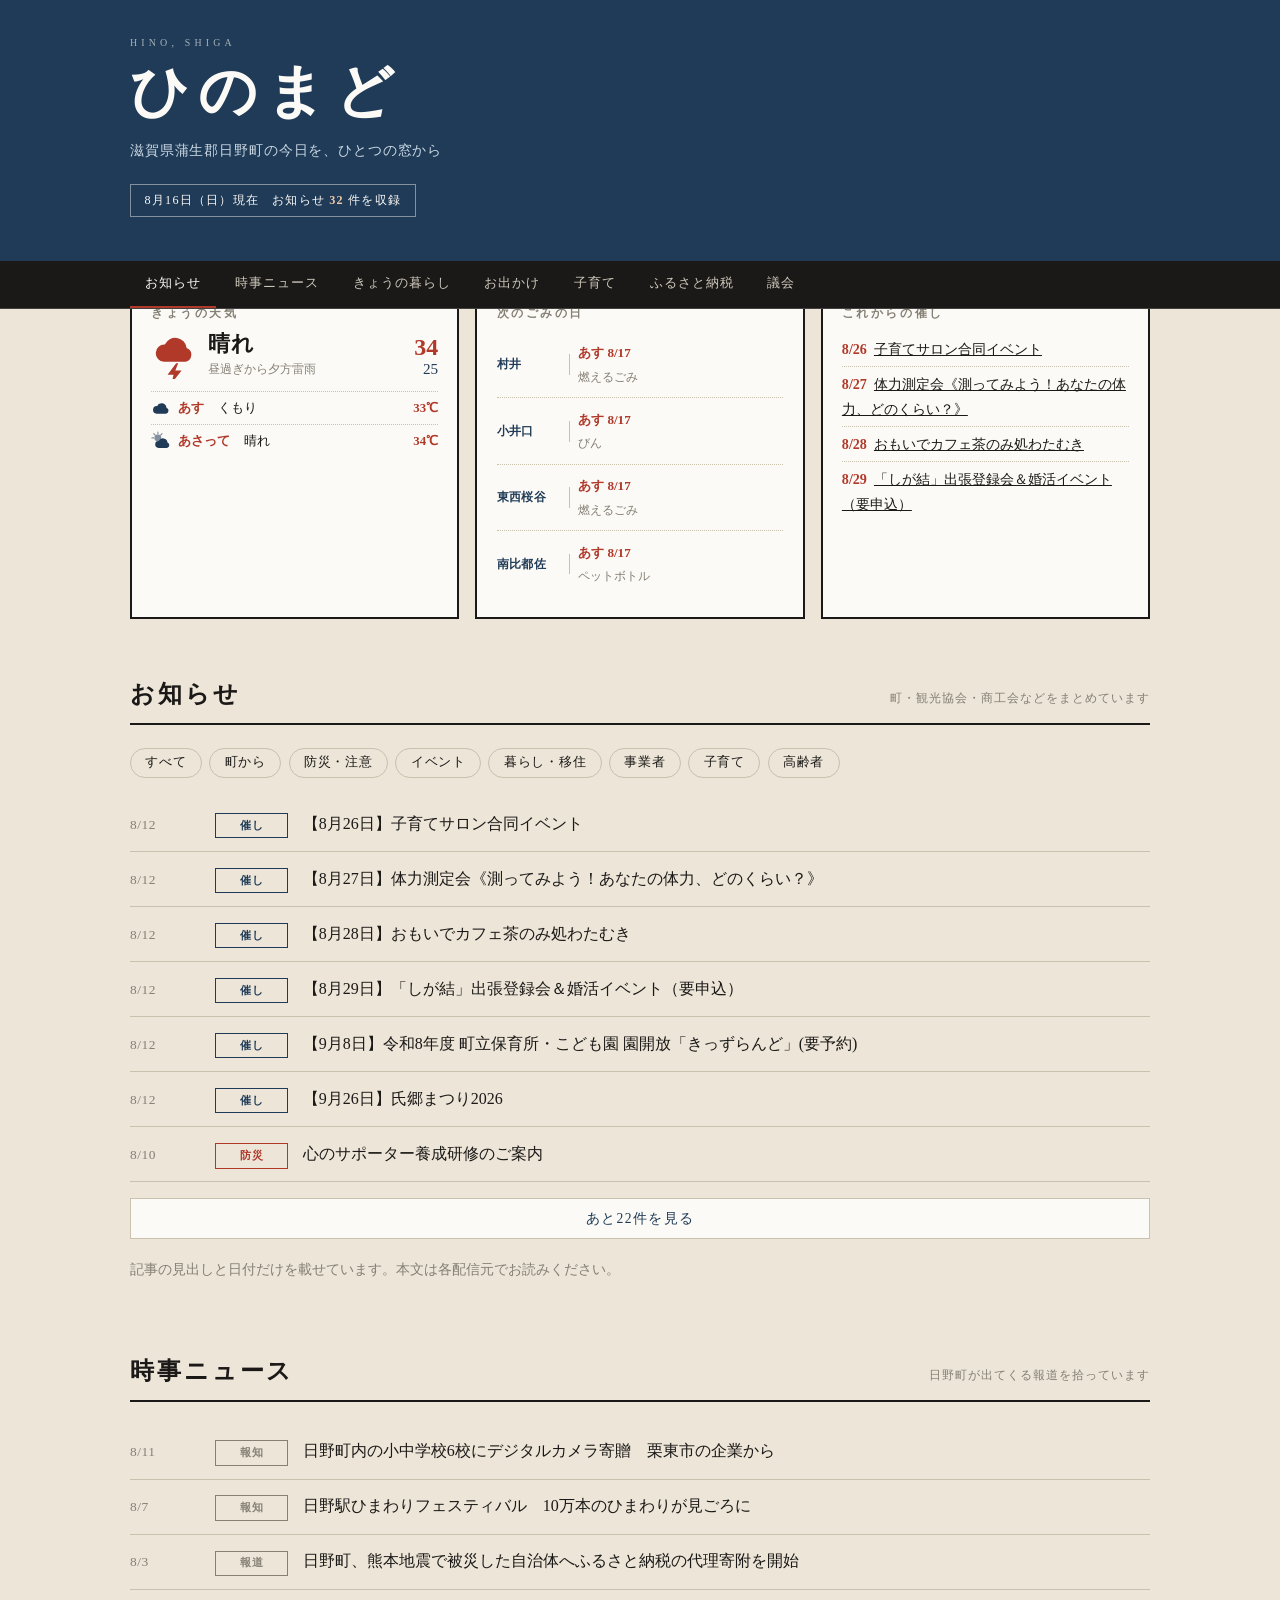
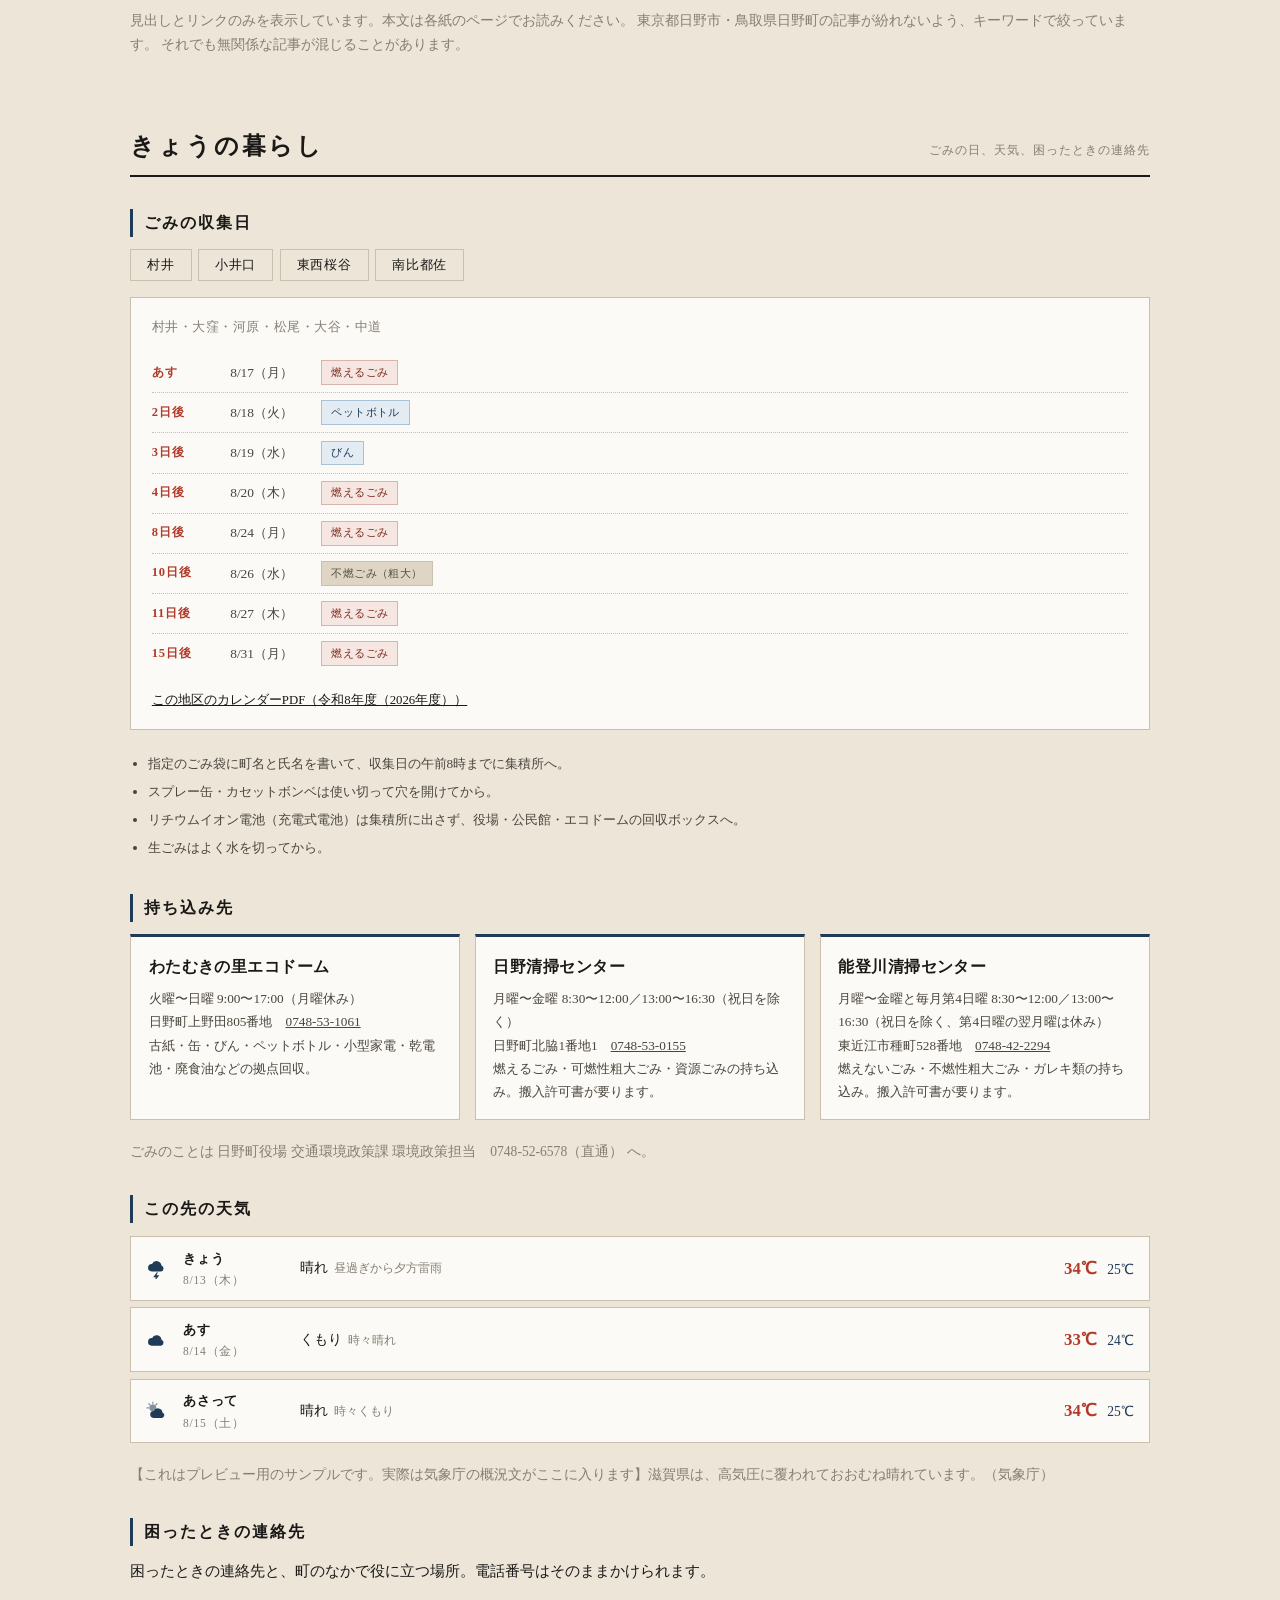
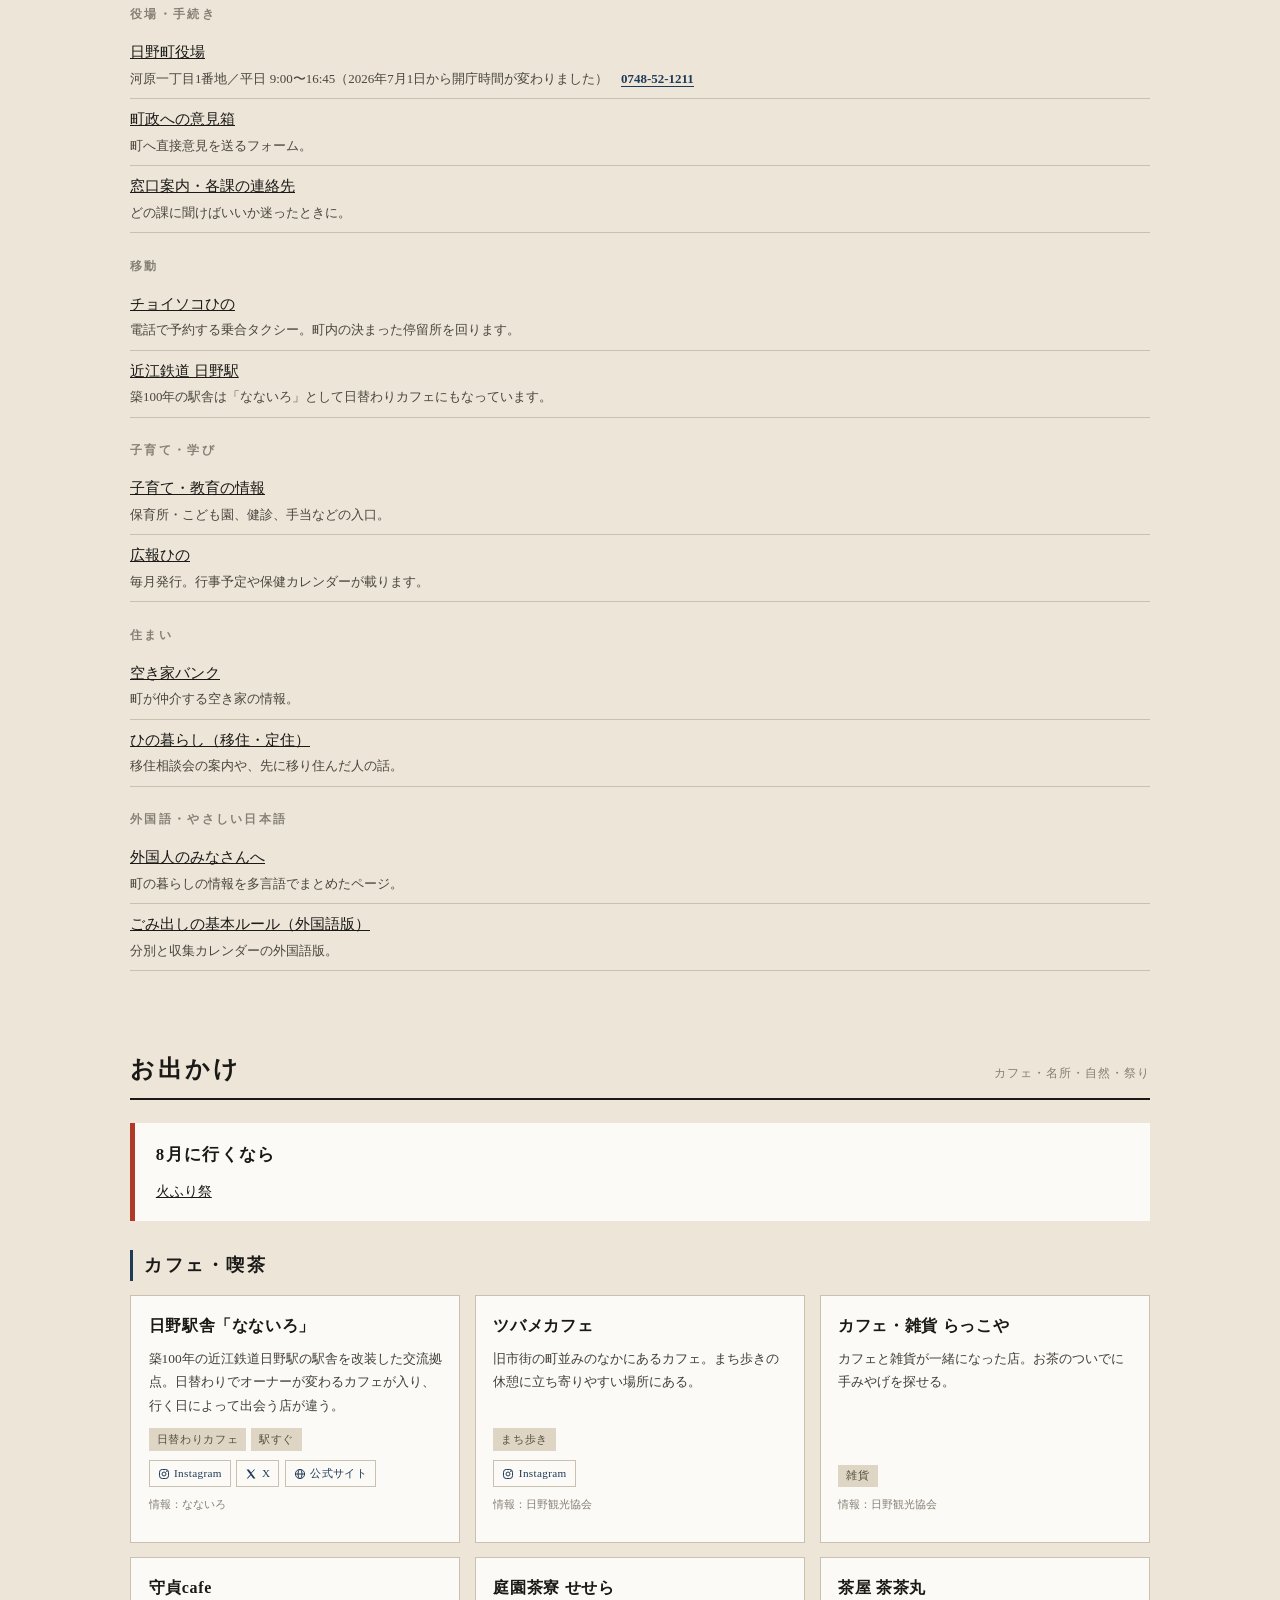
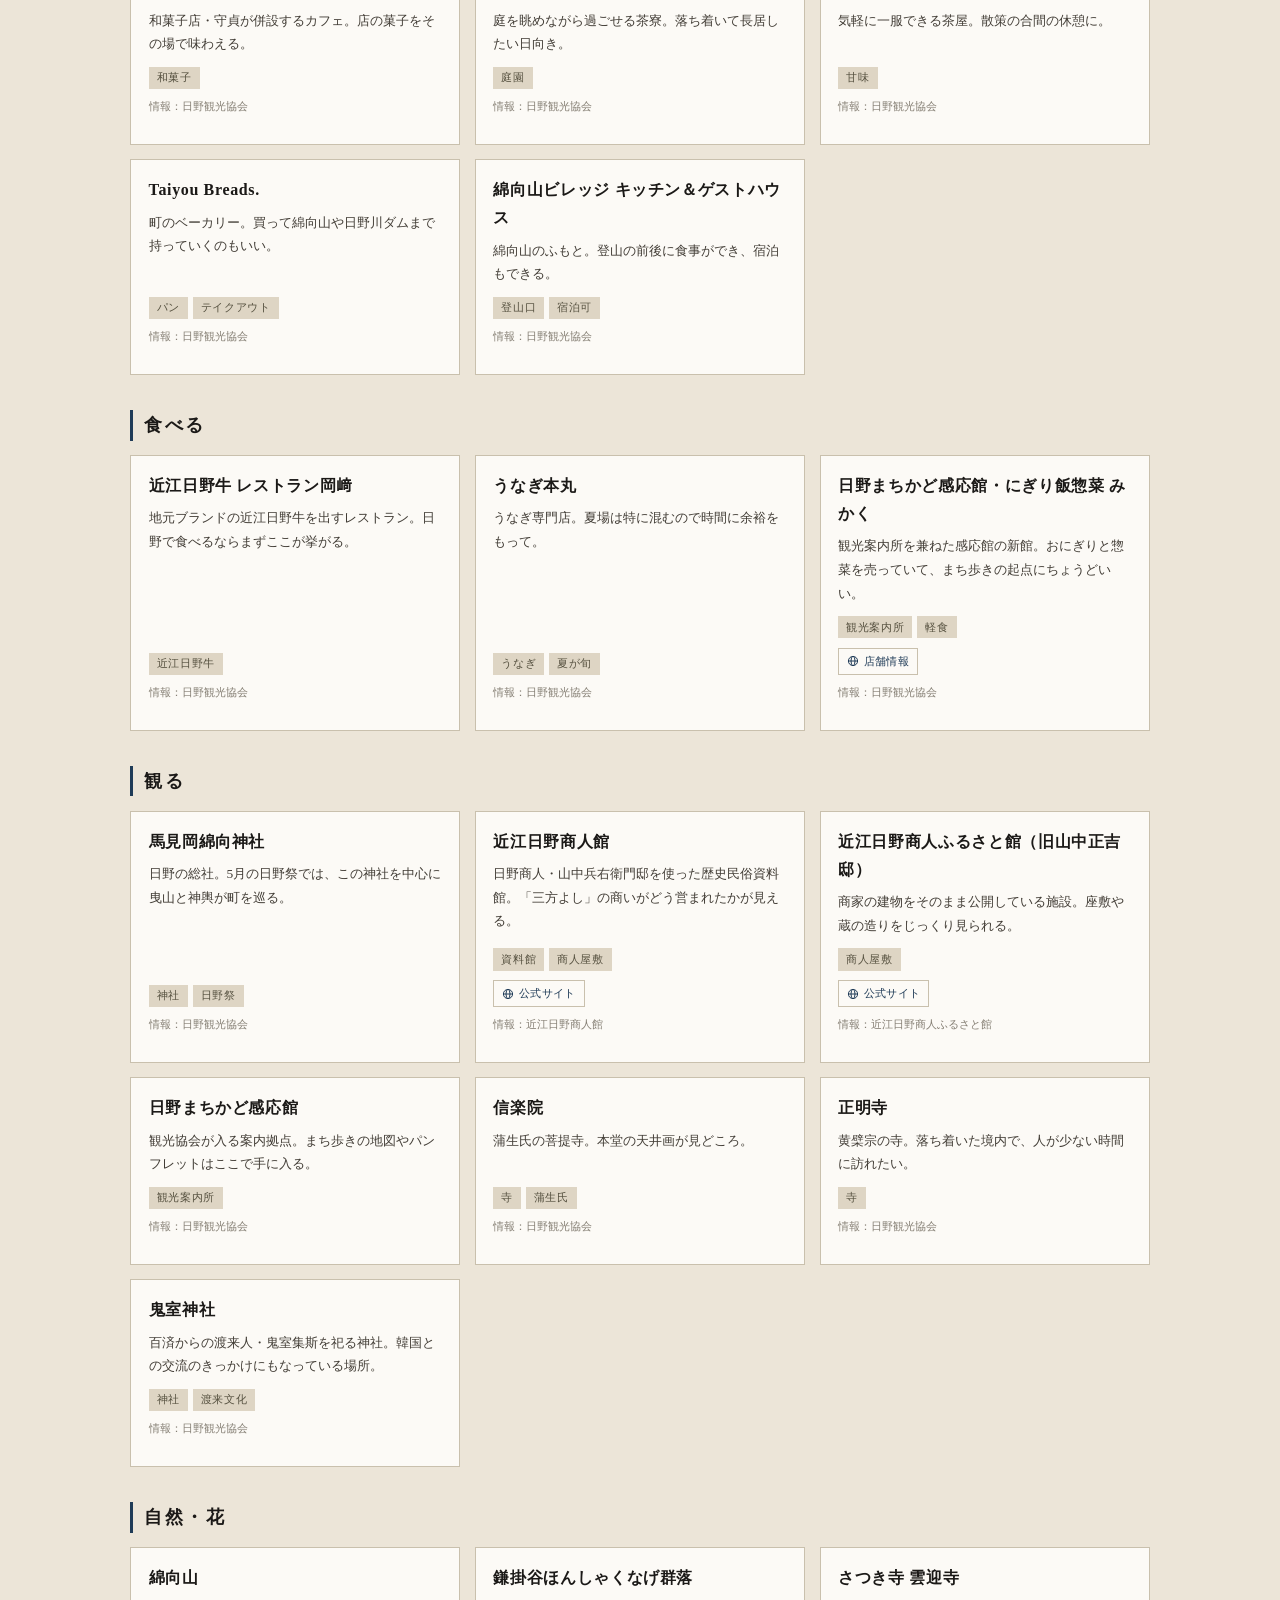
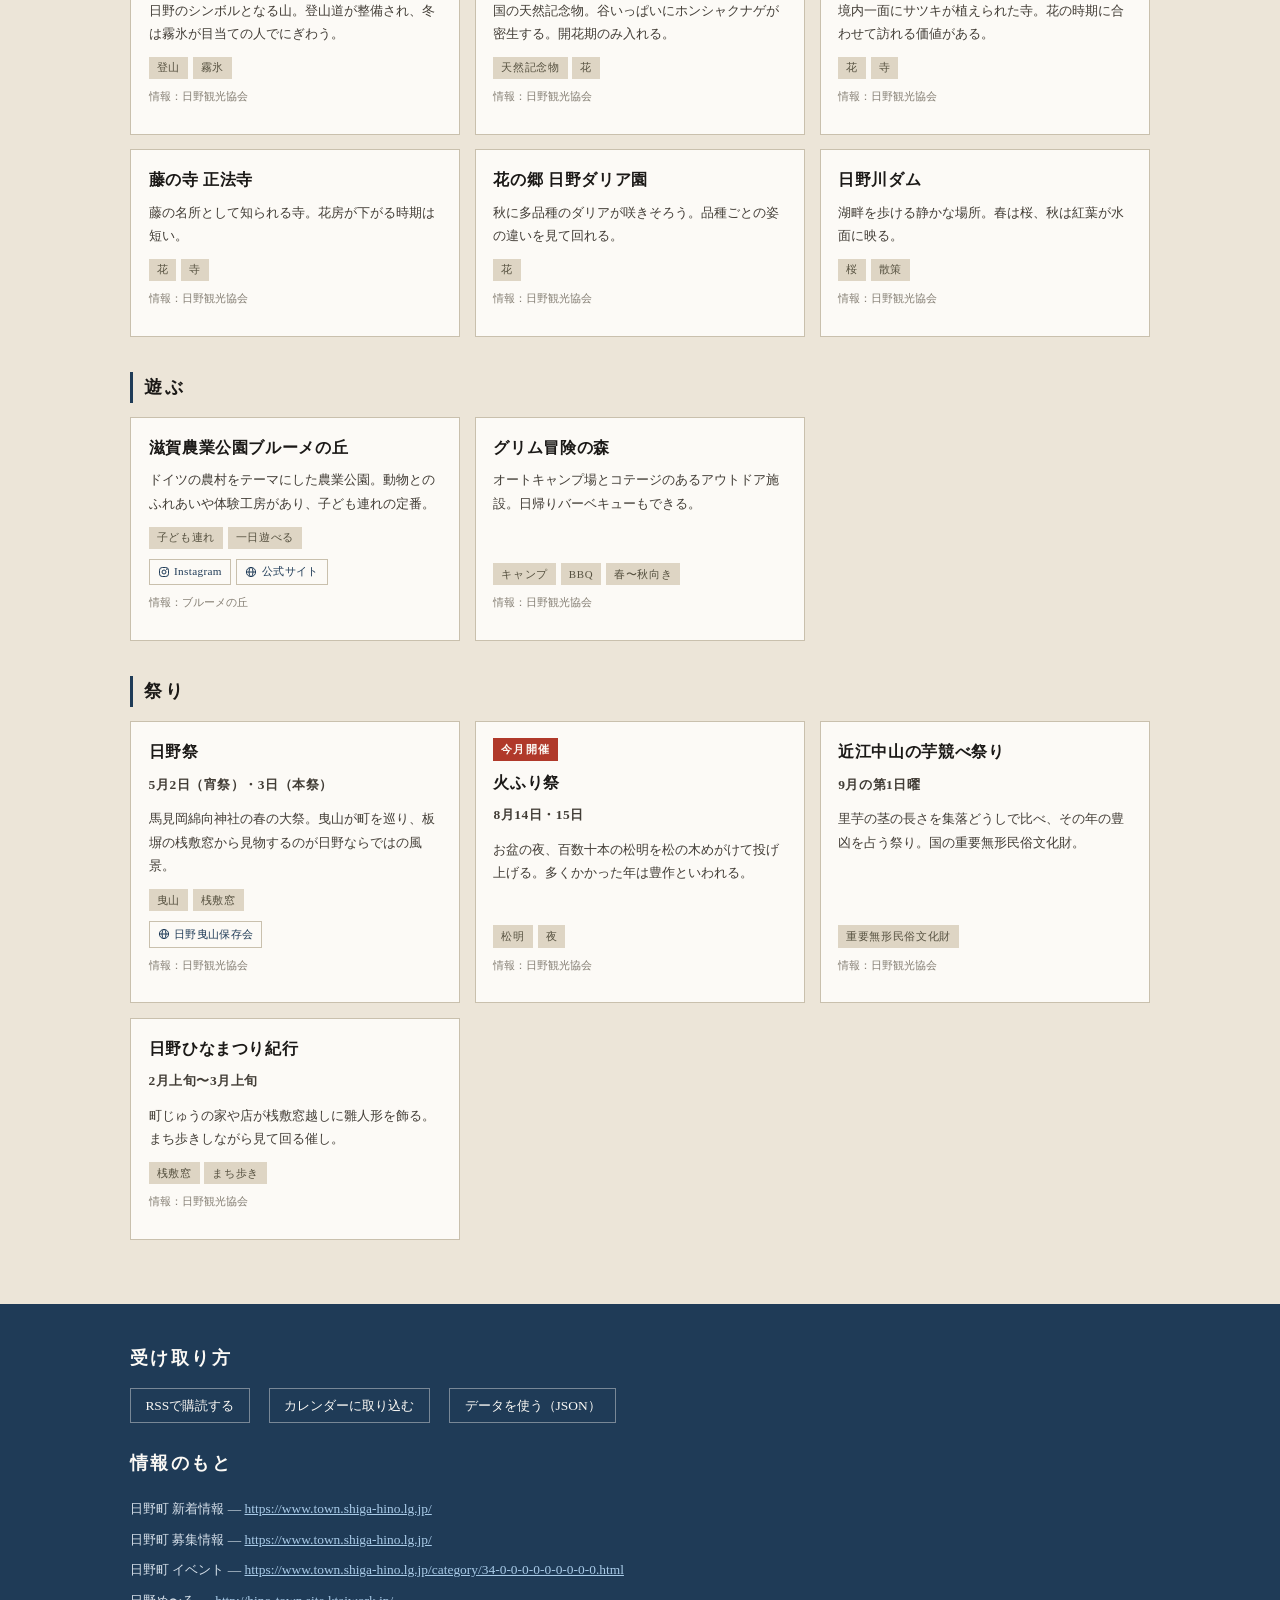
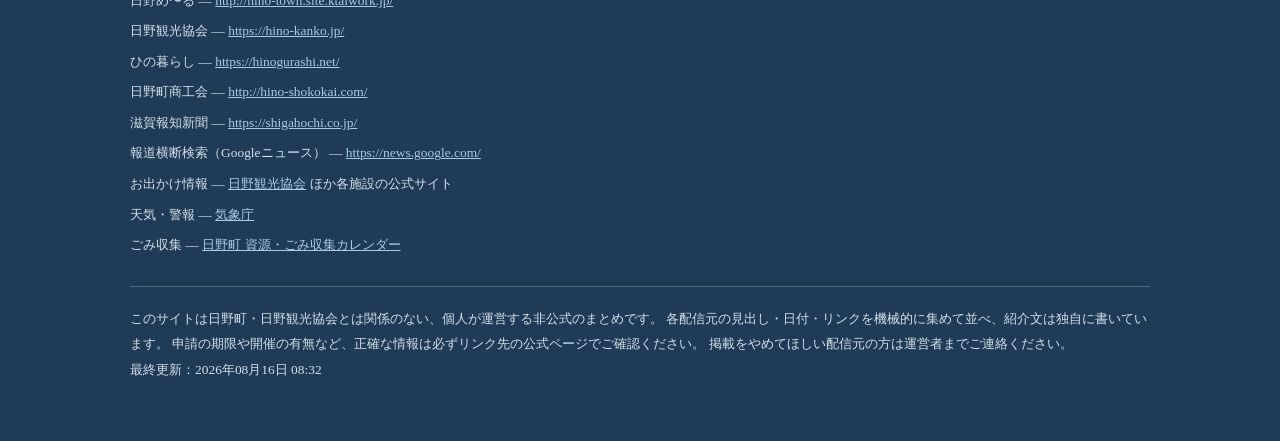
==== commit a5d1dac4: "ok" ====
--- a/public/index.html
+++ b/public/index.html
@@ -839,6 +839,75 @@
 .stages ul li { padding: .18rem 0; }
 
 .kurashi-list.money .k-detail { font-size: .85rem; line-height: 1.75; }
+
+/* ── 開催が近い祭り（ページ先頭） ─────────────────────────── */
+.matsuri {
+  display: grid;
+  grid-template-columns: repeat(auto-fit, minmax(280px, 1fr));
+  gap: 1rem;
+  margin-top: 1.6rem;
+}
+.matsuri-card {
+  position: relative;
+  background: var(--shironeri);
+  border: 2px solid var(--shu);
+  padding: 1.2rem 1.3rem 1.3rem;
+  overflow: hidden;
+}
+.matsuri-card::before {
+  content: &#39;&#39;;
+  position: absolute;
+  inset: 0 0 auto 0;
+  height: 6px;
+  background: repeating-linear-gradient(90deg,
+    var(--shu) 0 14px, transparent 14px 22px);
+}
+.matsuri-card .m-state {
+  display: inline-block;
+  margin: .4rem 0 .6rem;
+  padding: .12rem .6rem;
+  background: var(--shu);
+  color: var(--shironeri);
+  font-size: .72rem;
+  font-weight: 700;
+  letter-spacing: .12em;
+}
+.matsuri-card h2 {
+  margin: 0 0 .35rem;
+  font-family: var(--serif);
+  font-weight: 800;
+  font-size: 1.4rem;
+  letter-spacing: .06em;
+}
+.matsuri-card h2 a { text-decoration: none; }
+.matsuri-card h2 a:hover { text-decoration: underline; text-underline-offset: 4px; }
+.matsuri-card .m-when {
+  margin: 0 0 .6rem;
+  font-family: var(--serif);
+  font-weight: 600;
+  font-size: 1.02rem;
+  color: var(--shu);
+  letter-spacing: .04em;
+}
+.matsuri-card .m-approx {
+  display: inline-block;
+  margin-left: .6em;
+  font-family: var(--sans);
+  font-weight: 400;
+  font-size: .7rem;
+  color: var(--nezu);
+  letter-spacing: 0;
+}
+.matsuri-card .m-blurb { margin: 0; font-size: .86rem; color: #423d36; }
+
+/* お出かけカードの日程 */
+.spot-when {
+  margin: 0 0 .4rem;
+  font-size: .78rem;
+  font-weight: 700;
+  letter-spacing: .04em;
+  color: var(--shu);
+}
 
 </style>
 </head>
@@ -913,7 +982,7 @@
     <h1 class="brand"><span class="en">HINO, SHIGA</span><a href="index.html">ひのまど</a></h1>
     
     <p class="tagline">滋賀県蒲生郡日野町の今日を、ひとつの窓から</p>
-    <p class="stamp">8月14日（金）現在　お知らせ <b>32</b> 件を収録</p>
+    <p class="stamp">8月16日（日）現在　お知らせ <b>32</b> 件を収録</p>
     
   </div>
 </header>
@@ -936,6 +1005,8 @@
 
 
   
+
+  
   <section class="today" aria-label="今日の日野">
     <div class="mado weather-mado">
       <span class="sash" aria-hidden="true"></span>
@@ -981,7 +1052,7 @@
           <a href="#gomi-A">
             <span class="ga">村井</span>
             
-            <span class="gd">3日後 8/17</span>
+            <span class="gd">あす 8/17</span>
             <span class="gk">燃えるごみ</span>
             
           </a>
@@ -991,28 +1062,28 @@
           <a href="#gomi-B">
             <span class="ga">小井口</span>
             
-            <span class="gd">きょう 8/14</span>
+            <span class="gd">あす 8/17</span>
+            <span class="gk">びん</span>
+            
+          </a>
+        </li>
+        
+        <li>
+          <a href="#gomi-C">
+            <span class="ga">東西桜谷</span>
+            
+            <span class="gd">あす 8/17</span>
             <span class="gk">燃えるごみ</span>
             
           </a>
         </li>
         
         <li>
-          <a href="#gomi-C">
-            <span class="ga">東西桜谷</span>
-            
-            <span class="gd">3日後 8/17</span>
-            <span class="gk">燃えるごみ</span>
-            
-          </a>
-        </li>
-        
-        <li>
           <a href="#gomi-D">
             <span class="ga">南比都佐</span>
             
-            <span class="gd">きょう 8/14</span>
-            <span class="gk">燃えるごみ</span>
+            <span class="gd">あす 8/17</span>
+            <span class="gk">ペットボトル</span>
             
           </a>
         </li>
@@ -1072,7 +1143,7 @@
         <span class="date">8/12</span>
         <span class="badge ">催し</span>
         <a href="https://www.town.shiga-hino.lg.jp/0000008799.html" rel="noopener">
-          <span class="title">【8月26日】子育てサロン合同イベント<span class="new">NEW</span></span>
+          <span class="title">【8月26日】子育てサロン合同イベント</span>
           
         </a>
       </li>
@@ -1081,7 +1152,7 @@
         <span class="date">8/12</span>
         <span class="badge ">催し</span>
         <a href="https://www.town.shiga-hino.lg.jp/0000008612.html" rel="noopener">
-          <span class="title">【8月27日】体力測定会《測ってみよう！あなたの体力、どのくらい？》<span class="new">NEW</span></span>
+          <span class="title">【8月27日】体力測定会《測ってみよう！あなたの体力、どのくらい？》</span>
           
         </a>
       </li>
@@ -1090,7 +1161,7 @@
         <span class="date">8/12</span>
         <span class="badge ">催し</span>
         <a href="https://www.town.shiga-hino.lg.jp/0000008675.html" rel="noopener">
-          <span class="title">【8月28日】おもいでカフェ茶のみ処わたむき<span class="new">NEW</span></span>
+          <span class="title">【8月28日】おもいでカフェ茶のみ処わたむき</span>
           
         </a>
       </li>
@@ -1099,7 +1170,7 @@
         <span class="date">8/12</span>
         <span class="badge ">催し</span>
         <a href="https://www.town.shiga-hino.lg.jp/0000008358.html" rel="noopener">
-          <span class="title">【8月29日】「しが結」出張登録会＆婚活イベント（要申込）<span class="new">NEW</span></span>
+          <span class="title">【8月29日】「しが結」出張登録会＆婚活イベント（要申込）</span>
           
         </a>
       </li>
@@ -1108,7 +1179,7 @@
         <span class="date">8/12</span>
         <span class="badge ">催し</span>
         <a href="https://www.town.shiga-hino.lg.jp/0000008719.html" rel="noopener">
-          <span class="title">【9月8日】令和8年度 町立保育所・こども園 園開放「きっずらんど」(要予約)<span class="new">NEW</span></span>
+          <span class="title">【9月8日】令和8年度 町立保育所・こども園 園開放「きっずらんど」(要予約)</span>
           
         </a>
       </li>
@@ -1117,7 +1188,7 @@
         <span class="date">8/12</span>
         <span class="badge ">催し</span>
         <a href="https://www.town.shiga-hino.lg.jp/0000007773.html" rel="noopener">
-          <span class="title">【9月26日】氏郷まつり2026<span class="new">NEW</span></span>
+          <span class="title">【9月26日】氏郷まつり2026</span>
           
         </a>
       </li>
@@ -1343,7 +1414,7 @@
       <span class="sub">日野町が出てくる報道を拾っています</span>
     </div>
     
-    <ul class="news press">
+    <ul class="news press" id="press-list">
       
       <li>
         <span class="date">8/11</span>
@@ -1373,6 +1444,9 @@
       </li>
       
     </ul>
+    <div class="expander">
+      <button type="button" id="press-toggle" aria-expanded="false" aria-controls="press-list"></button>
+    </div>
     <p class="more">
       見出しとリンクのみを表示しています。本文は各紙のページでお読みください。
       東京都日野市・鳥取県日野町の記事が紛れないよう、キーワードで絞っています。
@@ -1415,32 +1489,40 @@
       <ul class="gomi-list">
         
         <li>
+          <span class="gomi-when">あす</span>
+          <span class="gomi-date">8/17（月）</span>
+          <span class="gomi-kinds">
+            <span class="chip burn">燃えるごみ</span>
+          </span>
+        </li>
+        
+        <li>
+          <span class="gomi-when">2日後</span>
+          <span class="gomi-date">8/18（火）</span>
+          <span class="gomi-kinds">
+            <span class="chip resource">ペットボトル</span>
+          </span>
+        </li>
+        
+        <li>
           <span class="gomi-when">3日後</span>
-          <span class="gomi-date">8/17（月）</span>
+          <span class="gomi-date">8/19（水）</span>
+          <span class="gomi-kinds">
+            <span class="chip resource">びん</span>
+          </span>
+        </li>
+        
+        <li>
+          <span class="gomi-when">4日後</span>
+          <span class="gomi-date">8/20（木）</span>
           <span class="gomi-kinds">
             <span class="chip burn">燃えるごみ</span>
           </span>
         </li>
         
         <li>
-          <span class="gomi-when">4日後</span>
-          <span class="gomi-date">8/18（火）</span>
-          <span class="gomi-kinds">
-            <span class="chip resource">ペットボトル</span>
-          </span>
-        </li>
-        
-        <li>
-          <span class="gomi-when">5日後</span>
-          <span class="gomi-date">8/19（水）</span>
-          <span class="gomi-kinds">
-            <span class="chip resource">びん</span>
-          </span>
-        </li>
-        
-        <li>
-          <span class="gomi-when">6日後</span>
-          <span class="gomi-date">8/20（木）</span>
+          <span class="gomi-when">8日後</span>
+          <span class="gomi-date">8/24（月）</span>
           <span class="gomi-kinds">
             <span class="chip burn">燃えるごみ</span>
           </span>
@@ -1448,30 +1530,22 @@
         
         <li>
           <span class="gomi-when">10日後</span>
-          <span class="gomi-date">8/24（月）</span>
+          <span class="gomi-date">8/26（水）</span>
+          <span class="gomi-kinds">
+            <span class="chip other">不燃ごみ（粗大）</span>
+          </span>
+        </li>
+        
+        <li>
+          <span class="gomi-when">11日後</span>
+          <span class="gomi-date">8/27（木）</span>
           <span class="gomi-kinds">
             <span class="chip burn">燃えるごみ</span>
           </span>
         </li>
         
         <li>
-          <span class="gomi-when">12日後</span>
-          <span class="gomi-date">8/26（水）</span>
-          <span class="gomi-kinds">
-            <span class="chip other">不燃ごみ（粗大）</span>
-          </span>
-        </li>
-        
-        <li>
-          <span class="gomi-when">13日後</span>
-          <span class="gomi-date">8/27（木）</span>
-          <span class="gomi-kinds">
-            <span class="chip burn">燃えるごみ</span>
-          </span>
-        </li>
-        
-        <li>
-          <span class="gomi-when">17日後</span>
+          <span class="gomi-when">15日後</span>
           <span class="gomi-date">8/31（月）</span>
           <span class="gomi-kinds">
             <span class="chip burn">燃えるごみ</span>
@@ -1489,9 +1563,17 @@
       
       <ul class="gomi-list">
         
-        <li class="today-row">
-          <span class="gomi-when">きょう</span>
-          <span class="gomi-date">8/14（金）</span>
+        <li>
+          <span class="gomi-when">あす</span>
+          <span class="gomi-date">8/17（月）</span>
+          <span class="gomi-kinds">
+            <span class="chip resource">びん</span>
+          </span>
+        </li>
+        
+        <li>
+          <span class="gomi-when">2日後</span>
+          <span class="gomi-date">8/18（火）</span>
           <span class="gomi-kinds">
             <span class="chip burn">燃えるごみ</span>
           </span>
@@ -1499,39 +1581,31 @@
         
         <li>
           <span class="gomi-when">3日後</span>
-          <span class="gomi-date">8/17（月）</span>
-          <span class="gomi-kinds">
-            <span class="chip resource">びん</span>
+          <span class="gomi-date">8/19（水）</span>
+          <span class="gomi-kinds">
+            <span class="chip other">古紙</span>
           </span>
         </li>
         
         <li>
           <span class="gomi-when">4日後</span>
-          <span class="gomi-date">8/18（火）</span>
+          <span class="gomi-date">8/20（木）</span>
+          <span class="gomi-kinds">
+            <span class="chip resource">ペットボトル</span>
+          </span>
+        </li>
+        
+        <li>
+          <span class="gomi-when">5日後</span>
+          <span class="gomi-date">8/21（金）</span>
           <span class="gomi-kinds">
             <span class="chip burn">燃えるごみ</span>
           </span>
         </li>
         
         <li>
-          <span class="gomi-when">5日後</span>
-          <span class="gomi-date">8/19（水）</span>
-          <span class="gomi-kinds">
-            <span class="chip other">古紙</span>
-          </span>
-        </li>
-        
-        <li>
-          <span class="gomi-when">6日後</span>
-          <span class="gomi-date">8/20（木）</span>
-          <span class="gomi-kinds">
-            <span class="chip resource">ペットボトル</span>
-          </span>
-        </li>
-        
-        <li>
-          <span class="gomi-when">7日後</span>
-          <span class="gomi-date">8/21（金）</span>
+          <span class="gomi-when">9日後</span>
+          <span class="gomi-date">8/25（火）</span>
           <span class="gomi-kinds">
             <span class="chip burn">燃えるごみ</span>
           </span>
@@ -1539,17 +1613,17 @@
         
         <li>
           <span class="gomi-when">11日後</span>
-          <span class="gomi-date">8/25（火）</span>
+          <span class="gomi-date">8/27（木）</span>
+          <span class="gomi-kinds">
+            <span class="chip other">不燃ごみ（粗大）</span>
+          </span>
+        </li>
+        
+        <li>
+          <span class="gomi-when">12日後</span>
+          <span class="gomi-date">8/28（金）</span>
           <span class="gomi-kinds">
             <span class="chip burn">燃えるごみ</span>
-          </span>
-        </li>
-        
-        <li>
-          <span class="gomi-when">13日後</span>
-          <span class="gomi-date">8/27（木）</span>
-          <span class="gomi-kinds">
-            <span class="chip other">不燃ごみ（粗大）</span>
           </span>
         </li>
         
@@ -1565,7 +1639,7 @@
       <ul class="gomi-list">
         
         <li>
-          <span class="gomi-when">3日後</span>
+          <span class="gomi-when">あす</span>
           <span class="gomi-date">8/17（月）</span>
           <span class="gomi-kinds">
             <span class="chip burn">燃えるごみ</span>
@@ -1573,15 +1647,15 @@
         </li>
         
         <li>
+          <span class="gomi-when">2日後</span>
+          <span class="gomi-date">8/18（火）</span>
+          <span class="gomi-kinds">
+            <span class="chip other">不燃ごみ（袋に入るもの）</span>
+          </span>
+        </li>
+        
+        <li>
           <span class="gomi-when">4日後</span>
-          <span class="gomi-date">8/18（火）</span>
-          <span class="gomi-kinds">
-            <span class="chip other">不燃ごみ（袋に入るもの）</span>
-          </span>
-        </li>
-        
-        <li>
-          <span class="gomi-when">6日後</span>
           <span class="gomi-date">8/20（木）</span>
           <span class="gomi-kinds">
             <span class="chip burn">燃えるごみ</span>
@@ -1589,7 +1663,7 @@
         </li>
         
         <li>
-          <span class="gomi-when">7日後</span>
+          <span class="gomi-when">5日後</span>
           <span class="gomi-date">8/21（金）</span>
           <span class="gomi-kinds">
             <span class="chip resource">ペットボトル</span>
@@ -1597,31 +1671,31 @@
         </li>
         
         <li>
+          <span class="gomi-when">8日後</span>
+          <span class="gomi-date">8/24（月）</span>
+          <span class="gomi-kinds">
+            <span class="chip burn">燃えるごみ</span>
+          </span>
+        </li>
+        
+        <li>
+          <span class="gomi-when">9日後</span>
+          <span class="gomi-date">8/25（火）</span>
+          <span class="gomi-kinds">
+            <span class="chip resource">びん</span>
+          </span>
+        </li>
+        
+        <li>
           <span class="gomi-when">10日後</span>
-          <span class="gomi-date">8/24（月）</span>
-          <span class="gomi-kinds">
-            <span class="chip burn">燃えるごみ</span>
+          <span class="gomi-date">8/26（水）</span>
+          <span class="gomi-kinds">
+            <span class="chip other">不燃ごみ（粗大）</span>
           </span>
         </li>
         
         <li>
           <span class="gomi-when">11日後</span>
-          <span class="gomi-date">8/25（火）</span>
-          <span class="gomi-kinds">
-            <span class="chip resource">びん</span>
-          </span>
-        </li>
-        
-        <li>
-          <span class="gomi-when">12日後</span>
-          <span class="gomi-date">8/26（水）</span>
-          <span class="gomi-kinds">
-            <span class="chip other">不燃ごみ（粗大）</span>
-          </span>
-        </li>
-        
-        <li>
-          <span class="gomi-when">13日後</span>
           <span class="gomi-date">8/27（木）</span>
           <span class="gomi-kinds">
             <span class="chip burn">燃えるごみ</span>
@@ -1639,67 +1713,67 @@
       
       <ul class="gomi-list">
         
-        <li class="today-row">
-          <span class="gomi-when">きょう</span>
-          <span class="gomi-date">8/14（金）</span>
+        <li>
+          <span class="gomi-when">あす</span>
+          <span class="gomi-date">8/17（月）</span>
+          <span class="gomi-kinds">
+            <span class="chip resource">ペットボトル</span>
+          </span>
+        </li>
+        
+        <li>
+          <span class="gomi-when">2日後</span>
+          <span class="gomi-date">8/18（火）</span>
           <span class="gomi-kinds">
             <span class="chip burn">燃えるごみ</span>
           </span>
         </li>
         
         <li>
-          <span class="gomi-when">3日後</span>
-          <span class="gomi-date">8/17（月）</span>
-          <span class="gomi-kinds">
-            <span class="chip resource">ペットボトル</span>
-          </span>
-        </li>
-        
-        <li>
           <span class="gomi-when">4日後</span>
-          <span class="gomi-date">8/18（火）</span>
+          <span class="gomi-date">8/20（木）</span>
+          <span class="gomi-kinds">
+            <span class="chip resource">びん</span>
+          </span>
+        </li>
+        
+        <li>
+          <span class="gomi-when">5日後</span>
+          <span class="gomi-date">8/21（金）</span>
           <span class="gomi-kinds">
             <span class="chip burn">燃えるごみ</span>
           </span>
         </li>
         
         <li>
-          <span class="gomi-when">6日後</span>
-          <span class="gomi-date">8/20（木）</span>
-          <span class="gomi-kinds">
-            <span class="chip resource">びん</span>
-          </span>
-        </li>
-        
-        <li>
-          <span class="gomi-when">7日後</span>
-          <span class="gomi-date">8/21（金）</span>
+          <span class="gomi-when">9日後</span>
+          <span class="gomi-date">8/25（火）</span>
           <span class="gomi-kinds">
             <span class="chip burn">燃えるごみ</span>
           </span>
         </li>
         
         <li>
+          <span class="gomi-when">10日後</span>
+          <span class="gomi-date">8/26（水）</span>
+          <span class="gomi-kinds">
+            <span class="chip other">古紙</span>
+          </span>
+        </li>
+        
+        <li>
           <span class="gomi-when">11日後</span>
-          <span class="gomi-date">8/25（火）</span>
+          <span class="gomi-date">8/27（木）</span>
+          <span class="gomi-kinds">
+            <span class="chip other">不燃ごみ（粗大）</span>
+          </span>
+        </li>
+        
+        <li>
+          <span class="gomi-when">12日後</span>
+          <span class="gomi-date">8/28（金）</span>
           <span class="gomi-kinds">
             <span class="chip burn">燃えるごみ</span>
-          </span>
-        </li>
-        
-        <li>
-          <span class="gomi-when">12日後</span>
-          <span class="gomi-date">8/26（水）</span>
-          <span class="gomi-kinds">
-            <span class="chip other">古紙</span>
-          </span>
-        </li>
-        
-        <li>
-          <span class="gomi-when">13日後</span>
-          <span class="gomi-date">8/27（木）</span>
-          <span class="gomi-kinds">
-            <span class="chip other">不燃ごみ（粗大）</span>
           </span>
         </li>
         
@@ -1890,6 +1964,7 @@
         <li class="spot">
           
           <h4><a href="https://nanairo.space/" rel="noopener">日野駅舎「なないろ」</a></h4>
+          
           <p>築100年の近江鉄道日野駅の駅舎を改装した交流拠点。日替わりでオーナーが変わるカフェが入り、行く日によって出会う店が違う。</p>
           
           <div class="tags"><span>日替わりカフェ</span><span>駅すぐ</span></div>
@@ -1917,6 +1992,7 @@
         <li class="spot">
           
           <h4><a href="https://hino-kanko.jp/food/tsubame/" rel="noopener">ツバメカフェ</a></h4>
+          
           <p>旧市街の町並みのなかにあるカフェ。まち歩きの休憩に立ち寄りやすい場所にある。</p>
           
           <div class="tags"><span>まち歩き</span></div>
@@ -1936,6 +2012,7 @@
         <li class="spot">
           
           <h4><a href="https://hino-kanko.jp/food/rakkoya/" rel="noopener">カフェ・雑貨 らっこや</a></h4>
+          
           <p>カフェと雑貨が一緒になった店。お茶のついでに手みやげを探せる。</p>
           
           <div class="tags"><span>雑貨</span></div>
@@ -1947,6 +2024,7 @@
         <li class="spot">
           
           <h4><a href="https://hino-kanko.jp/food/morisada-cafe/" rel="noopener">守貞cafe</a></h4>
+          
           <p>和菓子店・守貞が併設するカフェ。店の菓子をその場で味わえる。</p>
           
           <div class="tags"><span>和菓子</span></div>
@@ -1958,6 +2036,7 @@
         <li class="spot">
           
           <h4><a href="https://hino-kanko.jp/food/sesera/" rel="noopener">庭園茶寮 せせら</a></h4>
+          
           <p>庭を眺めながら過ごせる茶寮。落ち着いて長居したい日向き。</p>
           
           <div class="tags"><span>庭園</span></div>
@@ -1969,6 +2048,7 @@
         <li class="spot">
           
           <h4><a href="https://hino-kanko.jp/food/chachamaru/" rel="noopener">茶屋 茶茶丸</a></h4>
+          
           <p>気軽に一服できる茶屋。散策の合間の休憩に。</p>
           
           <div class="tags"><span>甘味</span></div>
@@ -1980,6 +2060,7 @@
         <li class="spot">
           
           <h4><a href="https://hino-kanko.jp/food/taiyou-breads/" rel="noopener">Taiyou Breads.</a></h4>
+          
           <p>町のベーカリー。買って綿向山や日野川ダムまで持っていくのもいい。</p>
           
           <div class="tags"><span>パン</span><span>テイクアウト</span></div>
@@ -1991,6 +2072,7 @@
         <li class="spot">
           
           <h4><a href="https://hino-kanko.jp/food/watamukiyama-cafe/" rel="noopener">綿向山ビレッジ キッチン＆ゲストハウス</a></h4>
+          
           <p>綿向山のふもと。登山の前後に食事ができ、宿泊もできる。</p>
           
           <div class="tags"><span>登山口</span><span>宿泊可</span></div>
@@ -2011,6 +2093,7 @@
         <li class="spot">
           
           <h4><a href="https://hino-kanko.jp/food/okazaki/" rel="noopener">近江日野牛 レストラン岡﨑</a></h4>
+          
           <p>地元ブランドの近江日野牛を出すレストラン。日野で食べるならまずここが挙がる。</p>
           
           <div class="tags"><span>近江日野牛</span></div>
@@ -2022,6 +2105,7 @@
         <li class="spot">
           
           <h4><a href="https://hino-kanko.jp/food/unagi-honmaru/" rel="noopener">うなぎ本丸</a></h4>
+          
           <p>うなぎ専門店。夏場は特に混むので時間に余裕をもって。</p>
           
           <div class="tags"><span>うなぎ</span><span>夏が旬</span></div>
@@ -2033,6 +2117,7 @@
         <li class="spot">
           
           <h4><a href="https://hino-kanko.jp/food/mikaku/" rel="noopener">日野まちかど感応館・にぎり飯惣菜 みかく</a></h4>
+          
           <p>観光案内所を兼ねた感応館の新館。おにぎりと惣菜を売っていて、まち歩きの起点にちょうどいい。</p>
           
           <div class="tags"><span>観光案内所</span><span>軽食</span></div>
@@ -2061,6 +2146,7 @@
         <li class="spot">
           
           <h4><a href="https://hino-kanko.jp/sight/umamioka/" rel="noopener">馬見岡綿向神社</a></h4>
+          
           <p>日野の総社。5月の日野祭では、この神社を中心に曳山と神輿が町を巡る。</p>
           
           <div class="tags"><span>神社</span><span>日野祭</span></div>
@@ -2072,6 +2158,7 @@
         <li class="spot">
           
           <h4><a href="https://hinosyouninkan.jp/" rel="noopener">近江日野商人館</a></h4>
+          
           <p>日野商人・山中兵右衛門邸を使った歴史民俗資料館。「三方よし」の商いがどう営まれたかが見える。</p>
           
           <div class="tags"><span>資料館</span><span>商人屋敷</span></div>
@@ -2091,6 +2178,7 @@
         <li class="spot">
           
           <h4><a href="http://www.hinofurusatokan.jp/" rel="noopener">近江日野商人ふるさと館（旧山中正吉邸）</a></h4>
+          
           <p>商家の建物をそのまま公開している施設。座敷や蔵の造りをじっくり見られる。</p>
           
           <div class="tags"><span>商人屋敷</span></div>
@@ -2110,6 +2198,7 @@
         <li class="spot">
           
           <h4><a href="https://hino-kanko.jp/sight/hinomachikado/" rel="noopener">日野まちかど感応館</a></h4>
+          
           <p>観光協会が入る案内拠点。まち歩きの地図やパンフレットはここで手に入る。</p>
           
           <div class="tags"><span>観光案内所</span></div>
@@ -2121,6 +2210,7 @@
         <li class="spot">
           
           <h4><a href="https://hino-kanko.jp/sight/shigarakiin/" rel="noopener">信楽院</a></h4>
+          
           <p>蒲生氏の菩提寺。本堂の天井画が見どころ。</p>
           
           <div class="tags"><span>寺</span><span>蒲生氏</span></div>
@@ -2132,6 +2222,7 @@
         <li class="spot">
           
           <h4><a href="https://hino-kanko.jp/sight/syoumeiji/" rel="noopener">正明寺</a></h4>
+          
           <p>黄檗宗の寺。落ち着いた境内で、人が少ない時間に訪れたい。</p>
           
           <div class="tags"><span>寺</span></div>
@@ -2143,6 +2234,7 @@
         <li class="spot">
           
           <h4><a href="https://hino-kanko.jp/sight/kishitsujinjya/" rel="noopener">鬼室神社</a></h4>
+          
           <p>百済からの渡来人・鬼室集斯を祀る神社。韓国との交流のきっかけにもなっている場所。</p>
           
           <div class="tags"><span>神社</span><span>渡来文化</span></div>
@@ -2163,6 +2255,7 @@
         <li class="spot">
           
           <h4><a href="https://hino-kanko.jp/nature/watamukiyama/" rel="noopener">綿向山</a></h4>
+          
           <p>日野のシンボルとなる山。登山道が整備され、冬は霧氷が目当ての人でにぎわう。</p>
           
           <div class="tags"><span>登山</span><span>霧氷</span></div>
@@ -2174,6 +2267,7 @@
         <li class="spot">
           
           <h4><a href="https://hino-kanko.jp/nature/honsyakunage/" rel="noopener">鎌掛谷ほんしゃくなげ群落</a></h4>
+          
           <p>国の天然記念物。谷いっぱいにホンシャクナゲが密生する。開花期のみ入れる。</p>
           
           <div class="tags"><span>天然記念物</span><span>花</span></div>
@@ -2185,6 +2279,7 @@
         <li class="spot">
           
           <h4><a href="https://hino-kanko.jp/nature/satsuki/" rel="noopener">さつき寺 雲迎寺</a></h4>
+          
           <p>境内一面にサツキが植えられた寺。花の時期に合わせて訪れる価値がある。</p>
           
           <div class="tags"><span>花</span><span>寺</span></div>
@@ -2196,6 +2291,7 @@
         <li class="spot">
           
           <h4><a href="https://hino-kanko.jp/nature/fuji/" rel="noopener">藤の寺 正法寺</a></h4>
+          
           <p>藤の名所として知られる寺。花房が下がる時期は短い。</p>
           
           <div class="tags"><span>花</span><span>寺</span></div>
@@ -2207,6 +2303,7 @@
         <li class="spot">
           
           <h4><a href="https://hino-kanko.jp/nature/hinodariaen/" rel="noopener">花の郷 日野ダリア園</a></h4>
+          
           <p>秋に多品種のダリアが咲きそろう。品種ごとの姿の違いを見て回れる。</p>
           
           <div class="tags"><span>花</span></div>
@@ -2218,6 +2315,7 @@
         <li class="spot">
           
           <h4><a href="https://hino-kanko.jp/nature/hinogawadamu/" rel="noopener">日野川ダム</a></h4>
+          
           <p>湖畔を歩ける静かな場所。春は桜、秋は紅葉が水面に映る。</p>
           
           <div class="tags"><span>桜</span><span>散策</span></div>
@@ -2238,6 +2336,7 @@
         <li class="spot">
           
           <h4><a href="https://www.blumenooka.jp/" rel="noopener">滋賀農業公園ブルーメの丘</a></h4>
+          
           <p>ドイツの農村をテーマにした農業公園。動物とのふれあいや体験工房があり、子ども連れの定番。</p>
           
           <div class="tags"><span>子ども連れ</span><span>一日遊べる</span></div>
@@ -2261,6 +2360,7 @@
         <li class="spot">
           
           <h4><a href="https://hino-kanko.jp/play/grimm/" rel="noopener">グリム冒険の森</a></h4>
+          
           <p>オートキャンプ場とコテージのあるアウトドア施設。日帰りバーベキューもできる。</p>
           
           <div class="tags"><span>キャンプ</span><span>BBQ</span><span>春〜秋向き</span></div>
@@ -2281,6 +2381,7 @@
         <li class="spot">
           
           <h4><a href="https://hino-kanko.jp/festival/hinomatsuri/" rel="noopener">日野祭</a></h4>
+          <p class="spot-when">5月2日（宵祭）・3日（本祭）</p>
           <p>馬見岡綿向神社の春の大祭。曳山が町を巡り、板塀の桟敷窓から見物するのが日野ならではの風景。</p>
           
           <div class="tags"><span>曳山</span><span>桟敷窓</span></div>
@@ -2300,6 +2401,7 @@
         <li class="spot">
           <span class="now">今月開催</span>
           <h4><a href="https://hino-kanko.jp/festival/hifurimatsuri/" rel="noopener">火ふり祭</a></h4>
+          <p class="spot-when">8月14日・15日</p>
           <p>お盆の夜、百数十本の松明を松の木めがけて投げ上げる。多くかかった年は豊作といわれる。</p>
           
           <div class="tags"><span>松明</span><span>夜</span></div>
@@ -2311,6 +2413,7 @@
         <li class="spot">
           
           <h4><a href="https://hino-kanko.jp/festival/imokurabe/" rel="noopener">近江中山の芋競べ祭り</a></h4>
+          <p class="spot-when">9月の第1日曜</p>
           <p>里芋の茎の長さを集落どうしで比べ、その年の豊凶を占う祭り。国の重要無形民俗文化財。</p>
           
           <div class="tags"><span>重要無形民俗文化財</span></div>
@@ -2322,6 +2425,7 @@
         <li class="spot">
           
           <h4><a href="https://hino-kanko.jp/festival/hinamatsuri/" rel="noopener">日野ひなまつり紀行</a></h4>
+          <p class="spot-when">2月上旬〜3月上旬</p>
           <p>町じゅうの家や店が桟敷窓越しに雛人形を飾る。まち歩きしながら見て回る催し。</p>
           
           <div class="tags"><span>桟敷窓</span><span>まち歩き</span></div>
@@ -2379,7 +2483,7 @@
       各配信元の見出し・日付・リンクを機械的に集めて並べ、紹介文は独自に書いています。
       申請の期限や開催の有無など、正確な情報は必ずリンク先の公式ページでご確認ください。
       掲載をやめてほしい配信元の方は運営者までご連絡ください。<br>
-      最終更新：2026年08月14日 18:11
+      最終更新：2026年08月16日 08:32
       
     </p>
   </div>
@@ -2389,47 +2493,64 @@
 <script>
 (function () {
   var LIMIT = 7;
-  var buttons = document.querySelectorAll('.filters button');
-  var rows = Array.prototype.slice.call(document.querySelectorAll('#news-list li'));
-  var toggle = document.getElementById('news-toggle');
-  var filter = 'all';
-  var expanded = false;
-
-  function matches(row) {
-    return filter === 'all'
-      || row.dataset.cat === filter
-      || row.dataset.tags.split(' ').indexOf(filter) !== -1;
+
+  // 一覧を LIMIT 件で折りたたむ。絞り込みがあれば連動させる
+  function makeExpander(listId, toggleId, buttons) {
+    var rows = Array.prototype.slice.call(
+      document.querySelectorAll('#' + listId + ' > li'));
+    var toggle = document.getElementById(toggleId);
+    if (!toggle || !rows.length) return null;
+    var filter = 'all';
+    var expanded = false;
+
+    function matches(row) {
+      if (!buttons) return true;
+      return filter === 'all'
+        || row.dataset.cat === filter
+        || (row.dataset.tags || '').split(' ').indexOf(filter) !== -1;
+    }
+
+    function render() {
+      var shown = 0, hidden = 0;
+      rows.forEach(function (row) {
+        if (!matches(row)) { row.hidden = true; return; }
+        shown++;
+        var over = shown > LIMIT;
+        row.hidden = over && !expanded;
+        if (over) hidden++;
+      });
+      if (hidden === 0) { toggle.hidden = true; return; }
+      toggle.hidden = false;
+      toggle.textContent = expanded ? 'とじる' : 'あと' + hidden + '件を見る';
+      toggle.setAttribute('aria-expanded', expanded);
+    }
+
+    toggle.addEventListener('click', function () {
+      expanded = !expanded;
+      render();
+      if (!expanded) {
+        document.getElementById(listId).closest('.section')
+          .scrollIntoView({ block: 'start' });
+      }
+    });
+
+    if (buttons) {
+      buttons.forEach(function (btn) {
+        btn.addEventListener('click', function () {
+          filter = btn.dataset.filter;
+          expanded = false;
+          buttons.forEach(function (b) { b.setAttribute('aria-pressed', b === btn); });
+          render();
+        });
+      });
+    }
+    render();
+    return render;
   }
 
-  function render() {
-    var shown = 0, hiddenCount = 0;
-    rows.forEach(function (row) {
-      if (!matches(row)) { row.hidden = true; return; }
-      shown++;
-      var over = shown > LIMIT;
-      row.hidden = over && !expanded;
-      if (over) hiddenCount++;
-    });
-    if (hiddenCount === 0) { toggle.hidden = true; return; }
-    toggle.hidden = false;
-    toggle.textContent = expanded ? 'とじる' : 'あと' + hiddenCount + '件を見る';
-    toggle.setAttribute('aria-expanded', expanded);
-  }
-
-  buttons.forEach(function (btn) {
-    btn.addEventListener('click', function () {
-      filter = btn.dataset.filter;
-      expanded = false;
-      buttons.forEach(function (b) { b.setAttribute('aria-pressed', b === btn); });
-      render();
-    });
-  });
-  toggle.addEventListener('click', function () {
-    expanded = !expanded;
-    render();
-    if (!expanded) document.getElementById('news').scrollIntoView({ block: 'start' });
-  });
-  render();
+  makeExpander('news-list', 'news-toggle',
+    Array.prototype.slice.call(document.querySelectorAll('.filters button')));
+  makeExpander('press-list', 'press-toggle', null);
 
   // ごみの地区タブ。#gomi-B のように直接開ける
   var tabs = document.querySelectorAll('.gomi-tabs button');
@@ -2447,7 +2568,6 @@
       history.replaceState(null, '', '#gomi-' + tab.dataset.area);
     });
   });
-  // 上の窓から「#gomi-B」で飛んできたときもタブを合わせる
   function syncFromHash() {
     var m = (location.hash.match(/^#gomi-(\w+)$/) || [])[1];
     if (m) showArea(m);
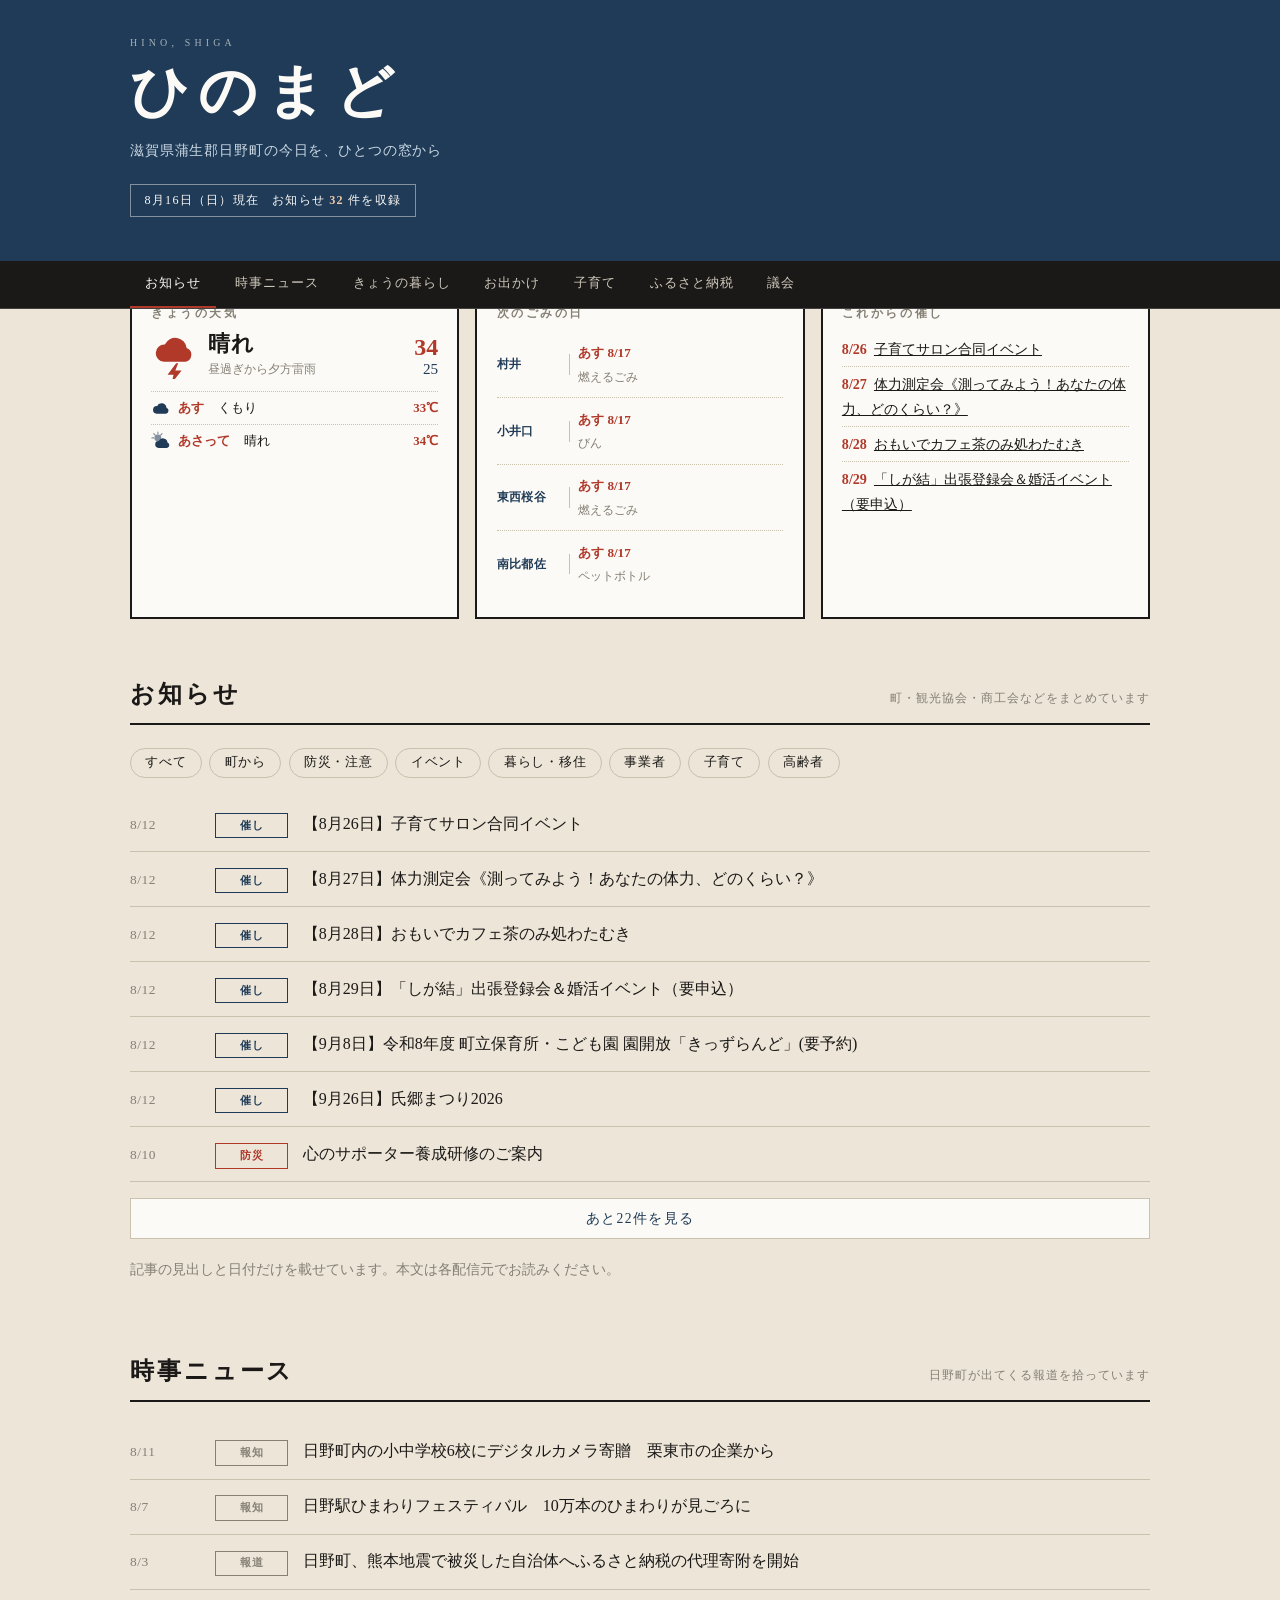
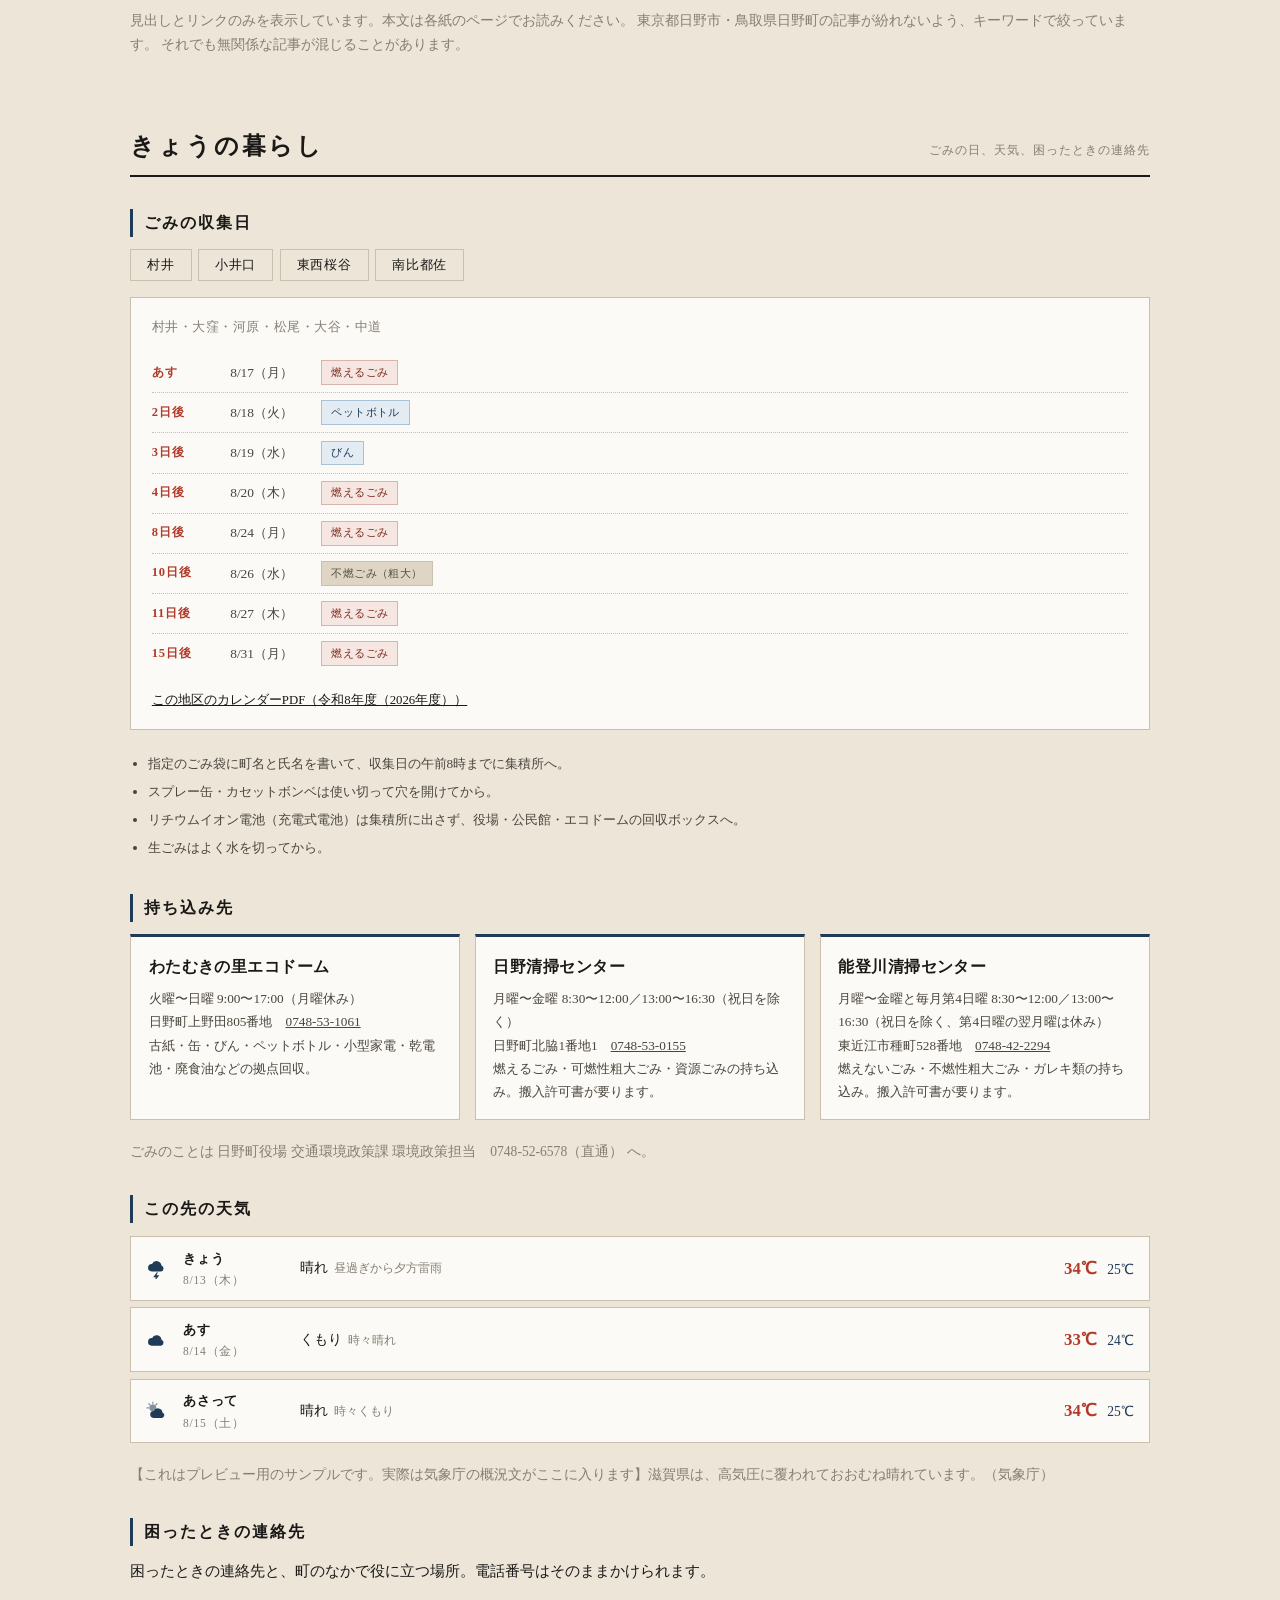
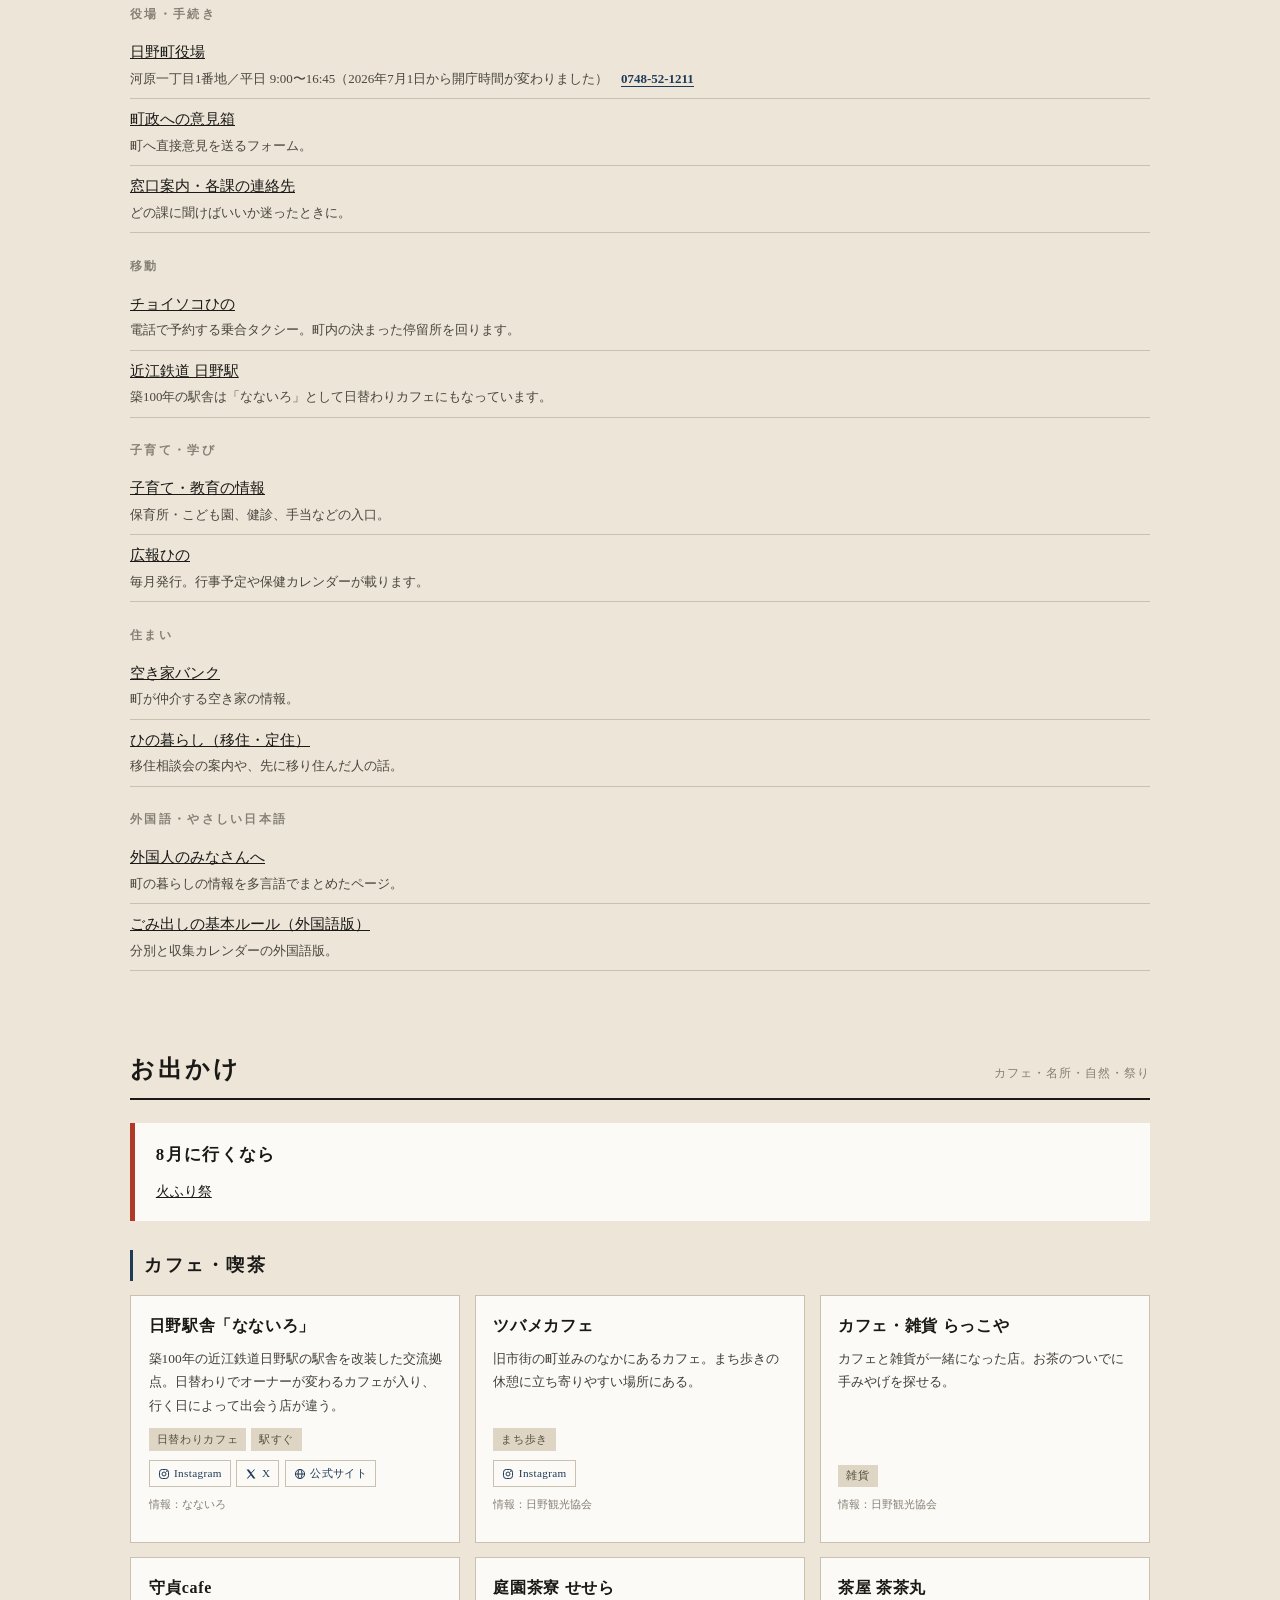
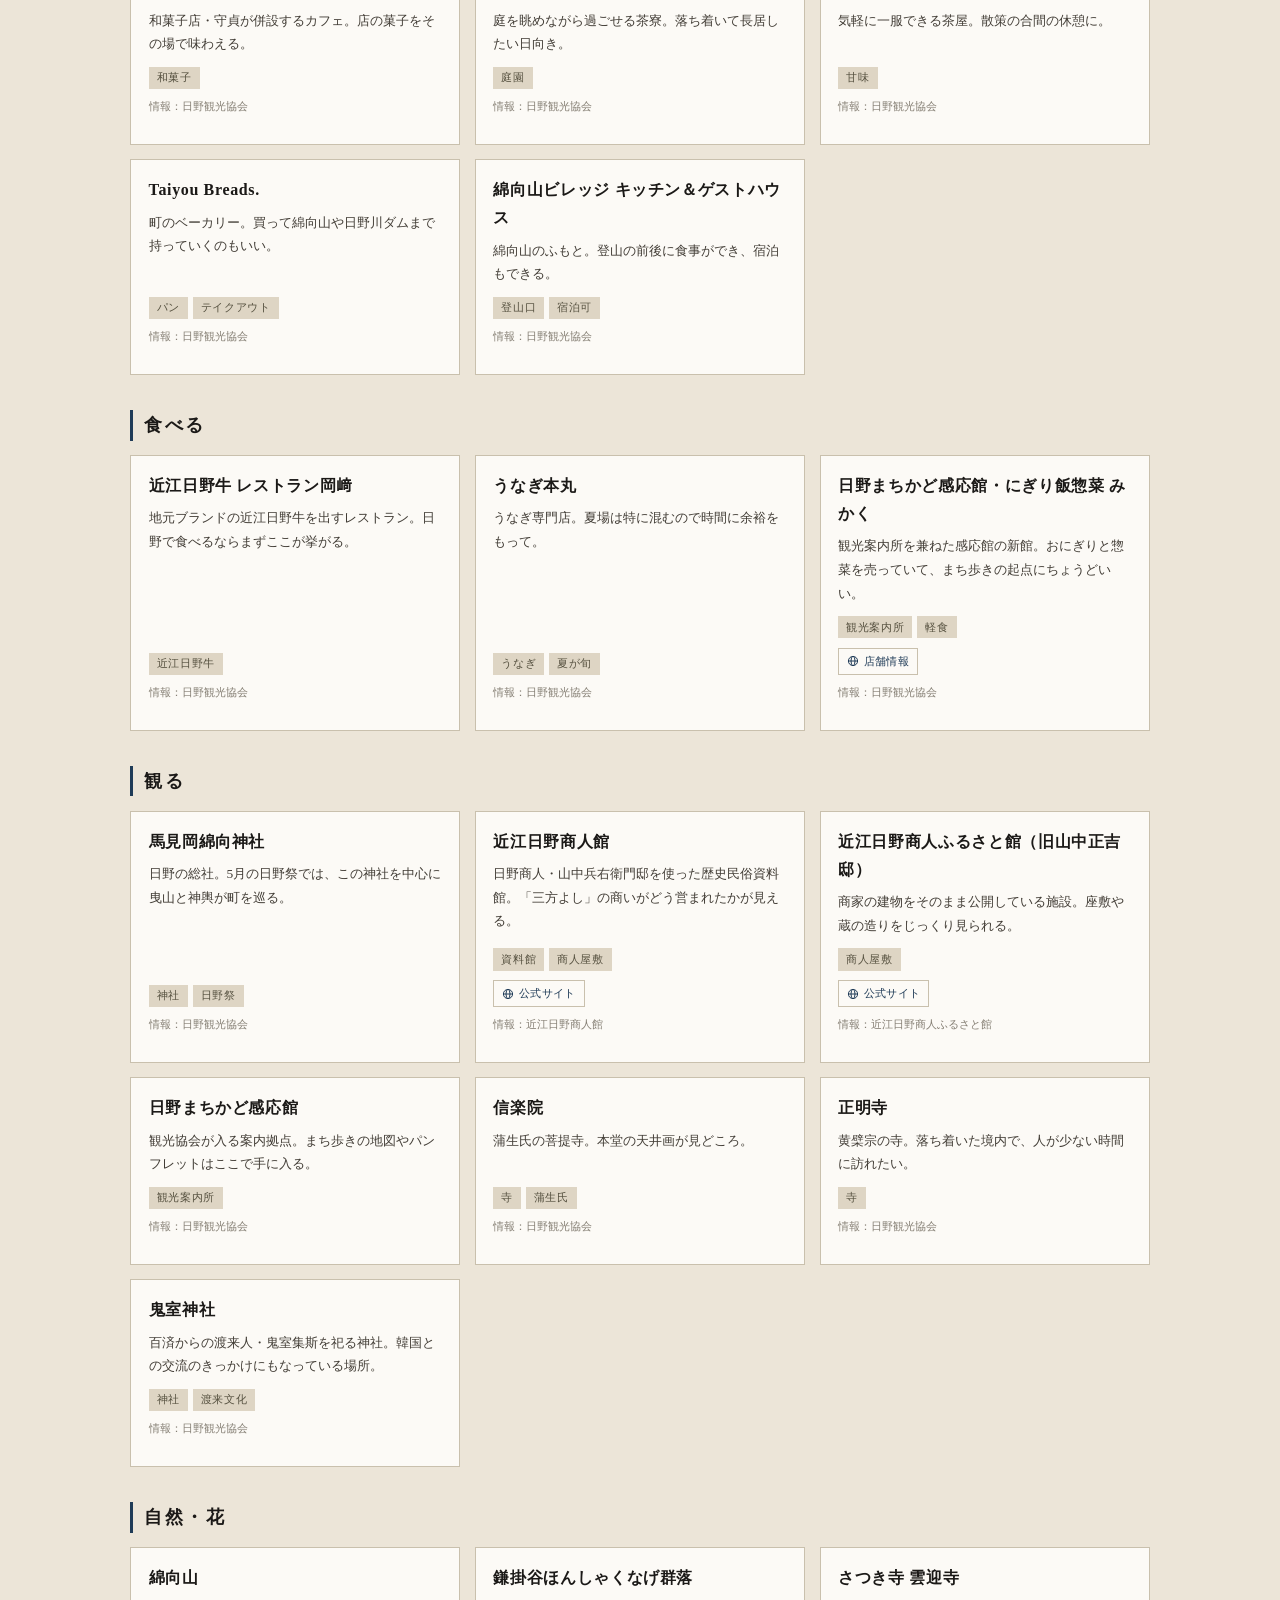
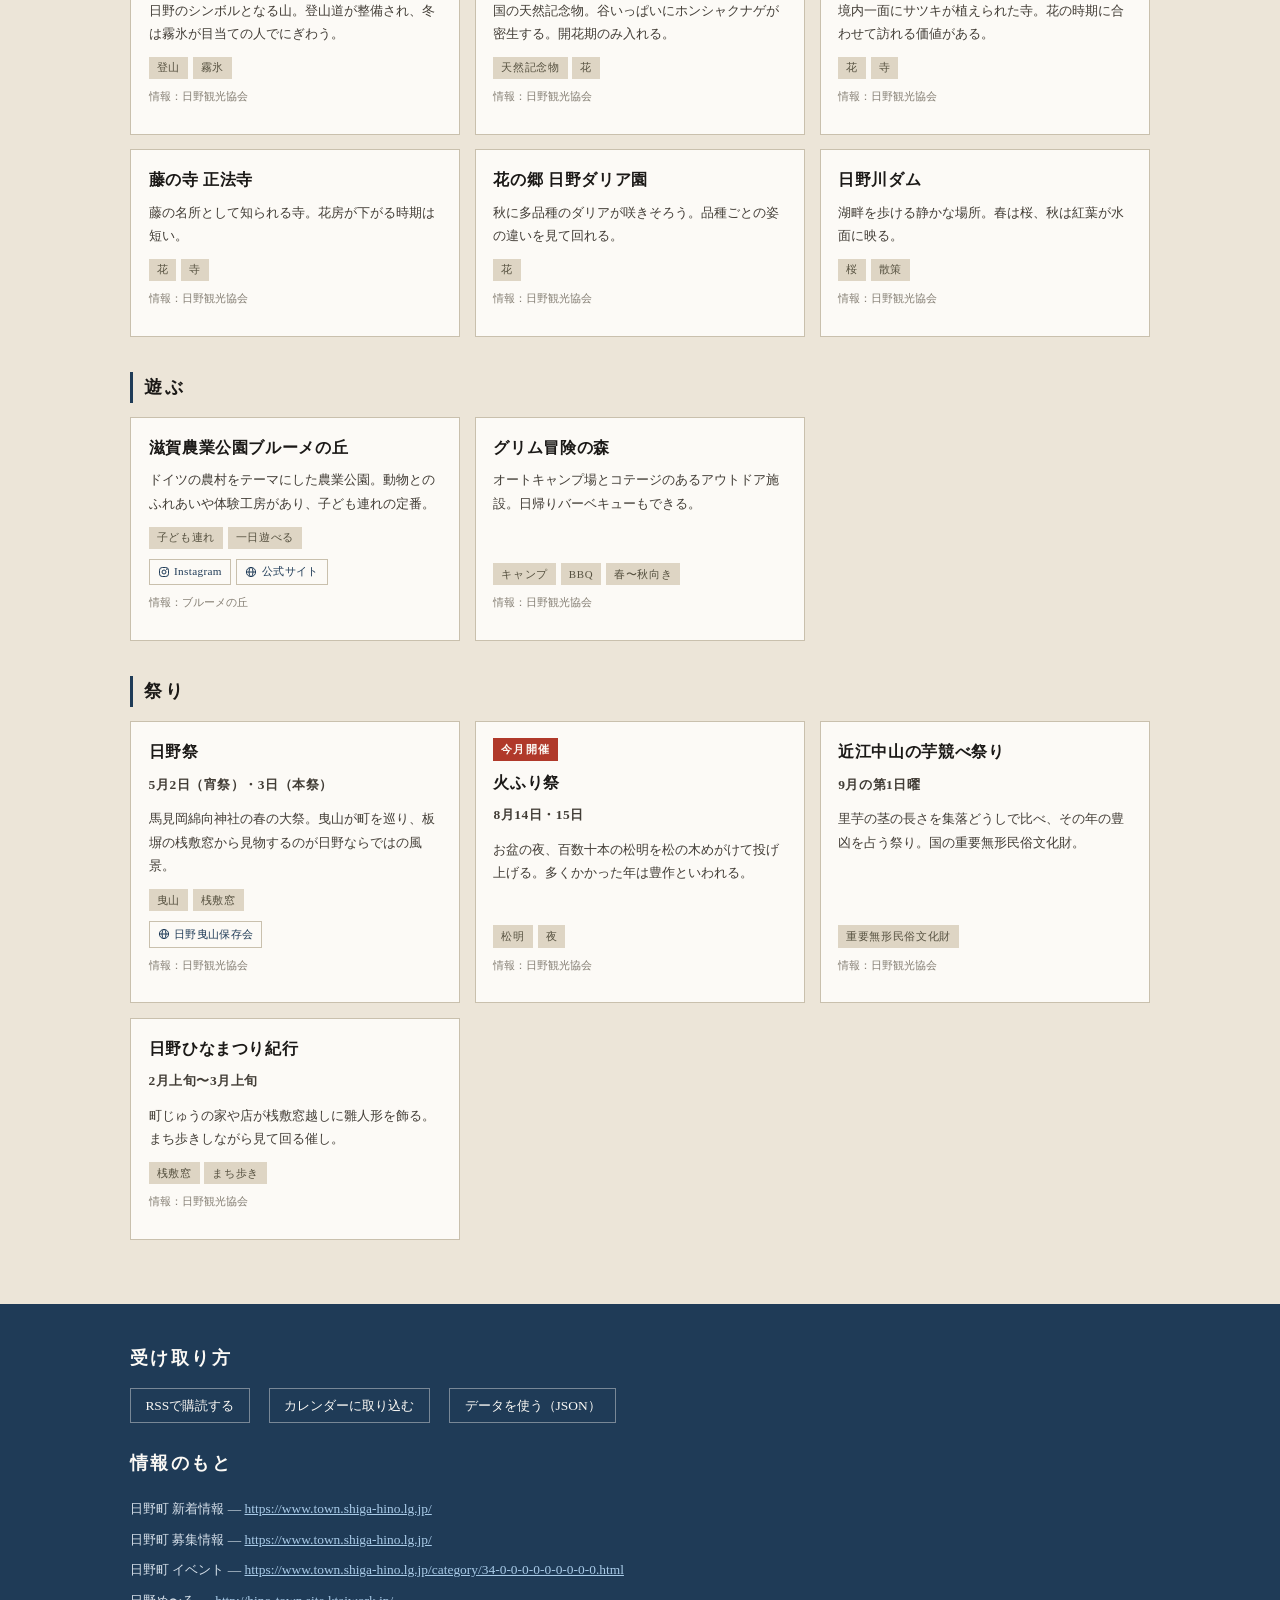
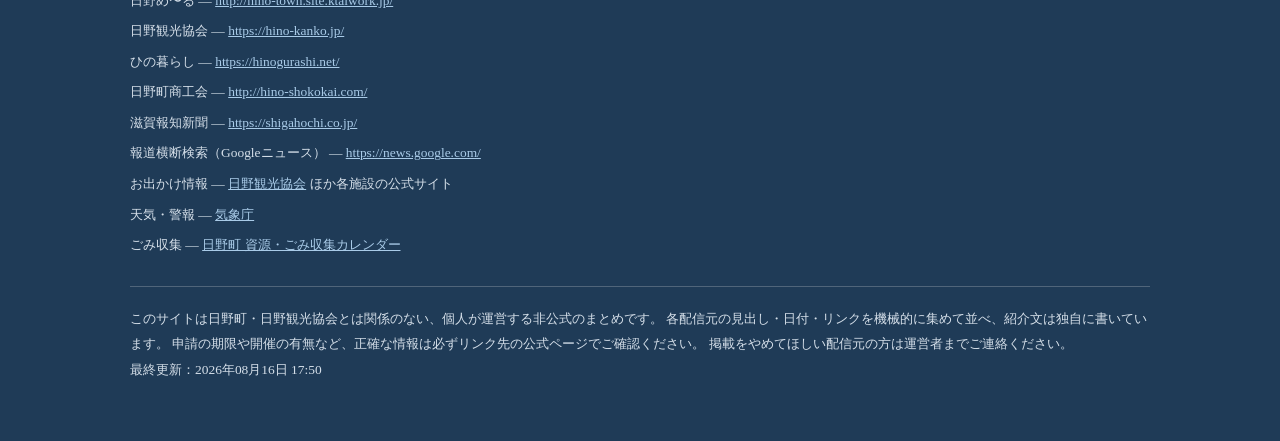
==== commit fd2d9689: "検索" ====
--- a/public/index.html
+++ b/public/index.html
@@ -5,7 +5,41 @@
 <meta name="viewport" content="width=device-width, initial-scale=1">
 <title>ひのまど｜滋賀県蒲生郡日野町の今日を、ひとつの窓から</title>
 <meta name="description" content="滋賀県蒲生郡日野町のお知らせ・イベント・お出かけ情報を毎日まとめて表示する非公式サイトです。">
+<meta name="google-site-verification" content="Jjq5nPziYIxjLteHvgvlN3-XvXQPzRkNv3uKRS2ex5g">
+<link rel="canonical" href="https://norano0120-bit.github.io/hinomado/index.html">
+
+
+<meta property="og:type" content="website">
+<meta property="og:site_name" content="ひのまど">
+<meta property="og:title" content="ひのまど｜滋賀県蒲生郡日野町の今日を、ひとつの窓から">
+<meta property="og:description" content="滋賀県蒲生郡日野町のごみ収集日、天気、お知らせ、イベント、お出かけ情報を毎日まとめています。">
+<meta property="og:url" content="https://norano0120-bit.github.io/hinomado/index.html">
+<meta property="og:locale" content="ja_JP">
+<meta name="twitter:card" content="summary">
+
+
+<script type="application/ld+json">
+{
+  "@context": "https://schema.org",
+  "@type": "WebSite",
+  "name": "ひのまど",
+  "url": "https://norano0120-bit.github.io/hinomado/",
+  "description": "滋賀県蒲生郡日野町のごみ収集日、天気、お知らせ、イベント、お出かけ情報を毎日まとめています。",
+  "inLanguage": "ja",
+  "about": {
+    "@type": "Place",
+    "name": "滋賀県蒲生郡日野町",
+    "address": {
+      "@type": "PostalAddress",
+      "addressRegion": "滋賀県",
+      "addressLocality": "蒲生郡日野町",
+      "addressCountry": "JP"
+    }
+  }
+}
+</script>
 <link rel="alternate" type="application/rss+xml" title="ひのまど" href="feed.xml">
+<meta name="robots" content="index, follow">
 <style>
 @import url(&#39;https://fonts.googleapis.com/css2?family=Shippori+Mincho+B1:wght@600;800&amp;family=Zen+Kaku+Gothic+New:wght@400;500;700&amp;display=swap&#39;);
 
@@ -2483,7 +2517,7 @@
       各配信元の見出し・日付・リンクを機械的に集めて並べ、紹介文は独自に書いています。
       申請の期限や開催の有無など、正確な情報は必ずリンク先の公式ページでご確認ください。
       掲載をやめてほしい配信元の方は運営者までご連絡ください。<br>
-      最終更新：2026年08月16日 08:32
+      最終更新：2026年08月16日 17:50
       
     </p>
   </div>
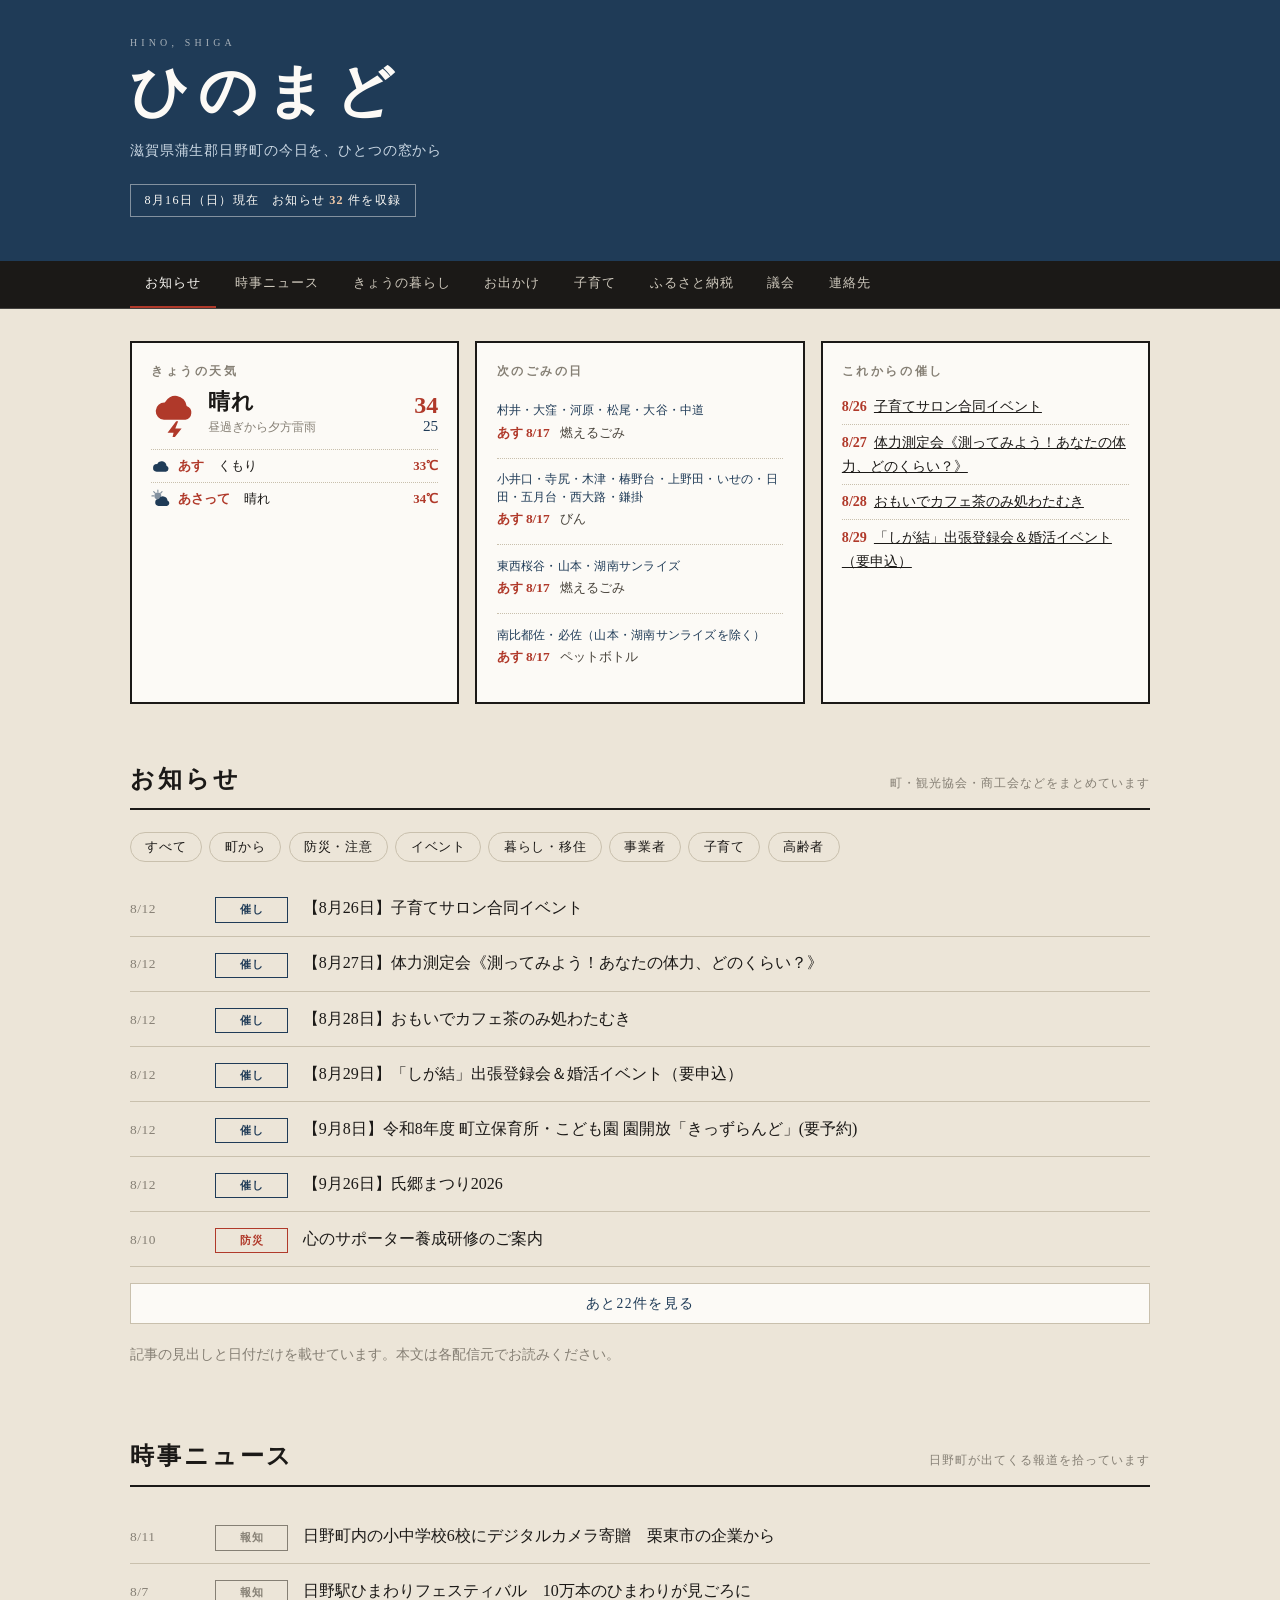
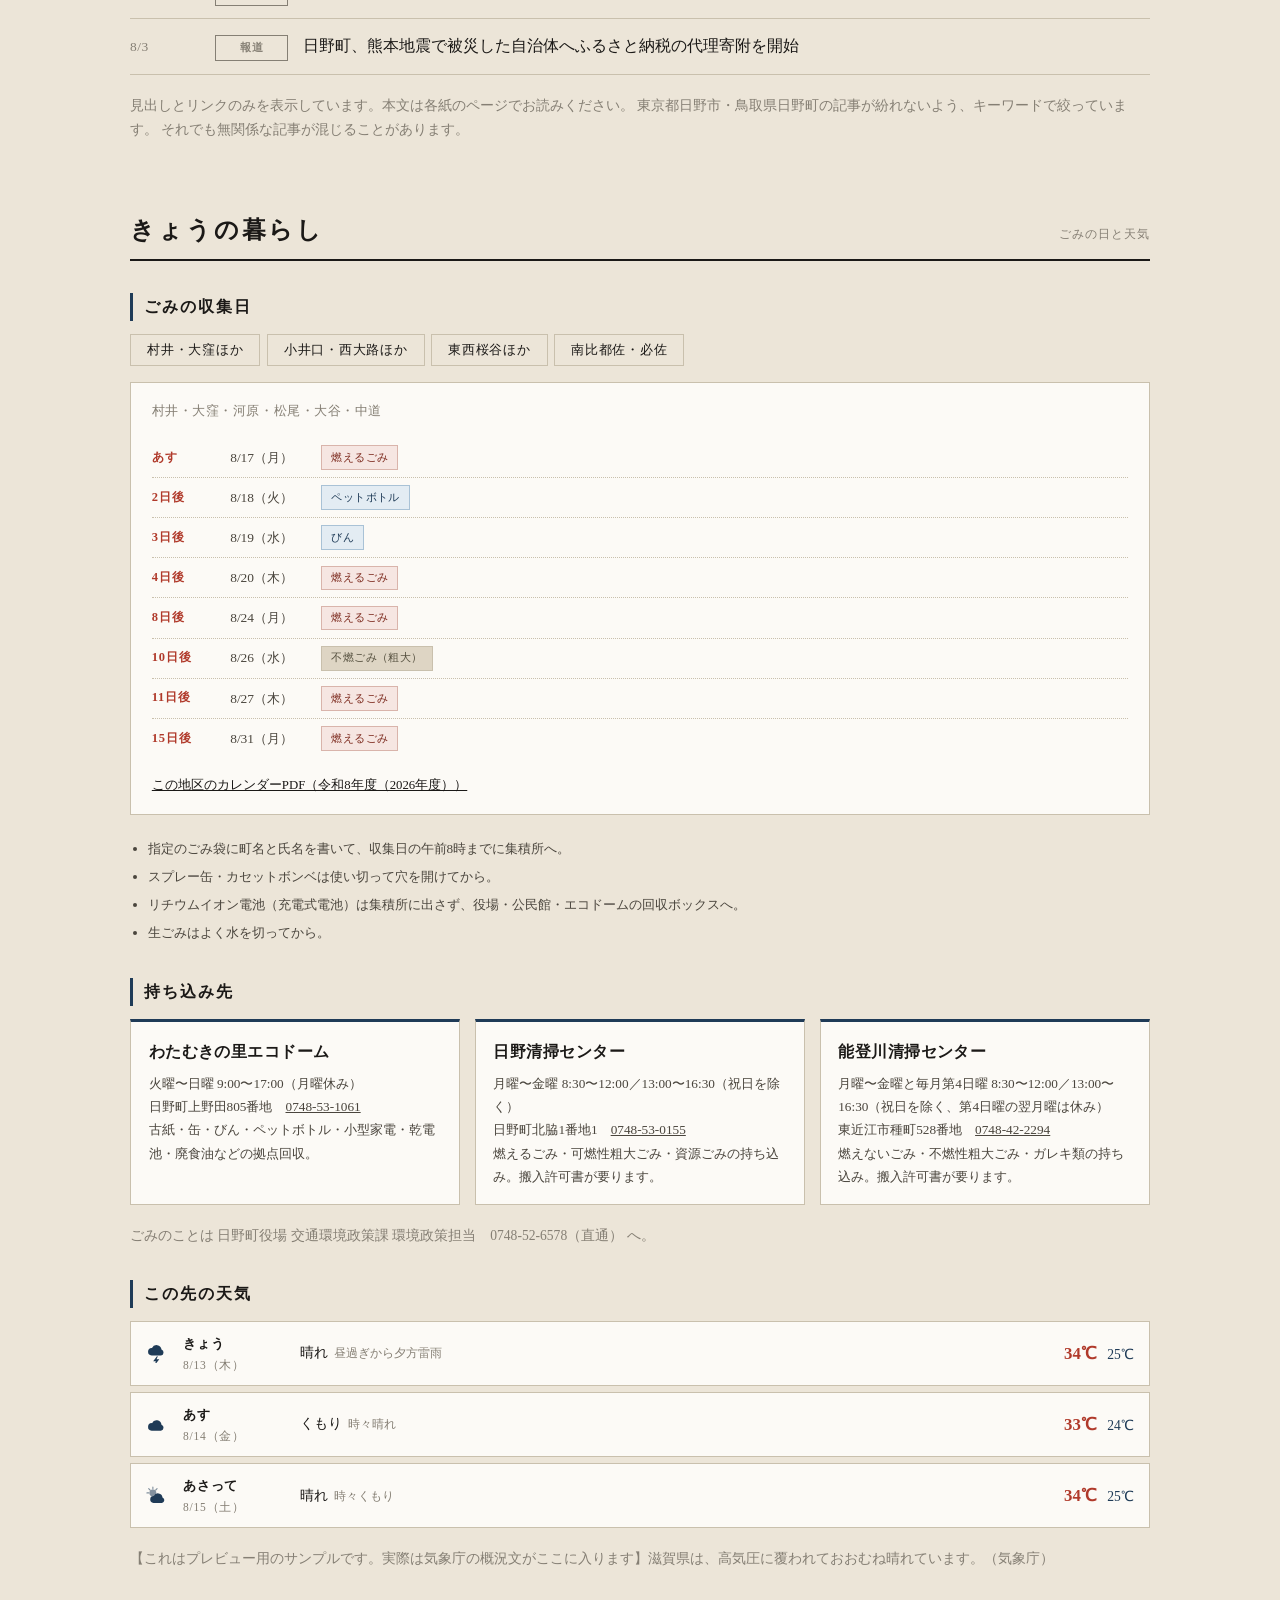
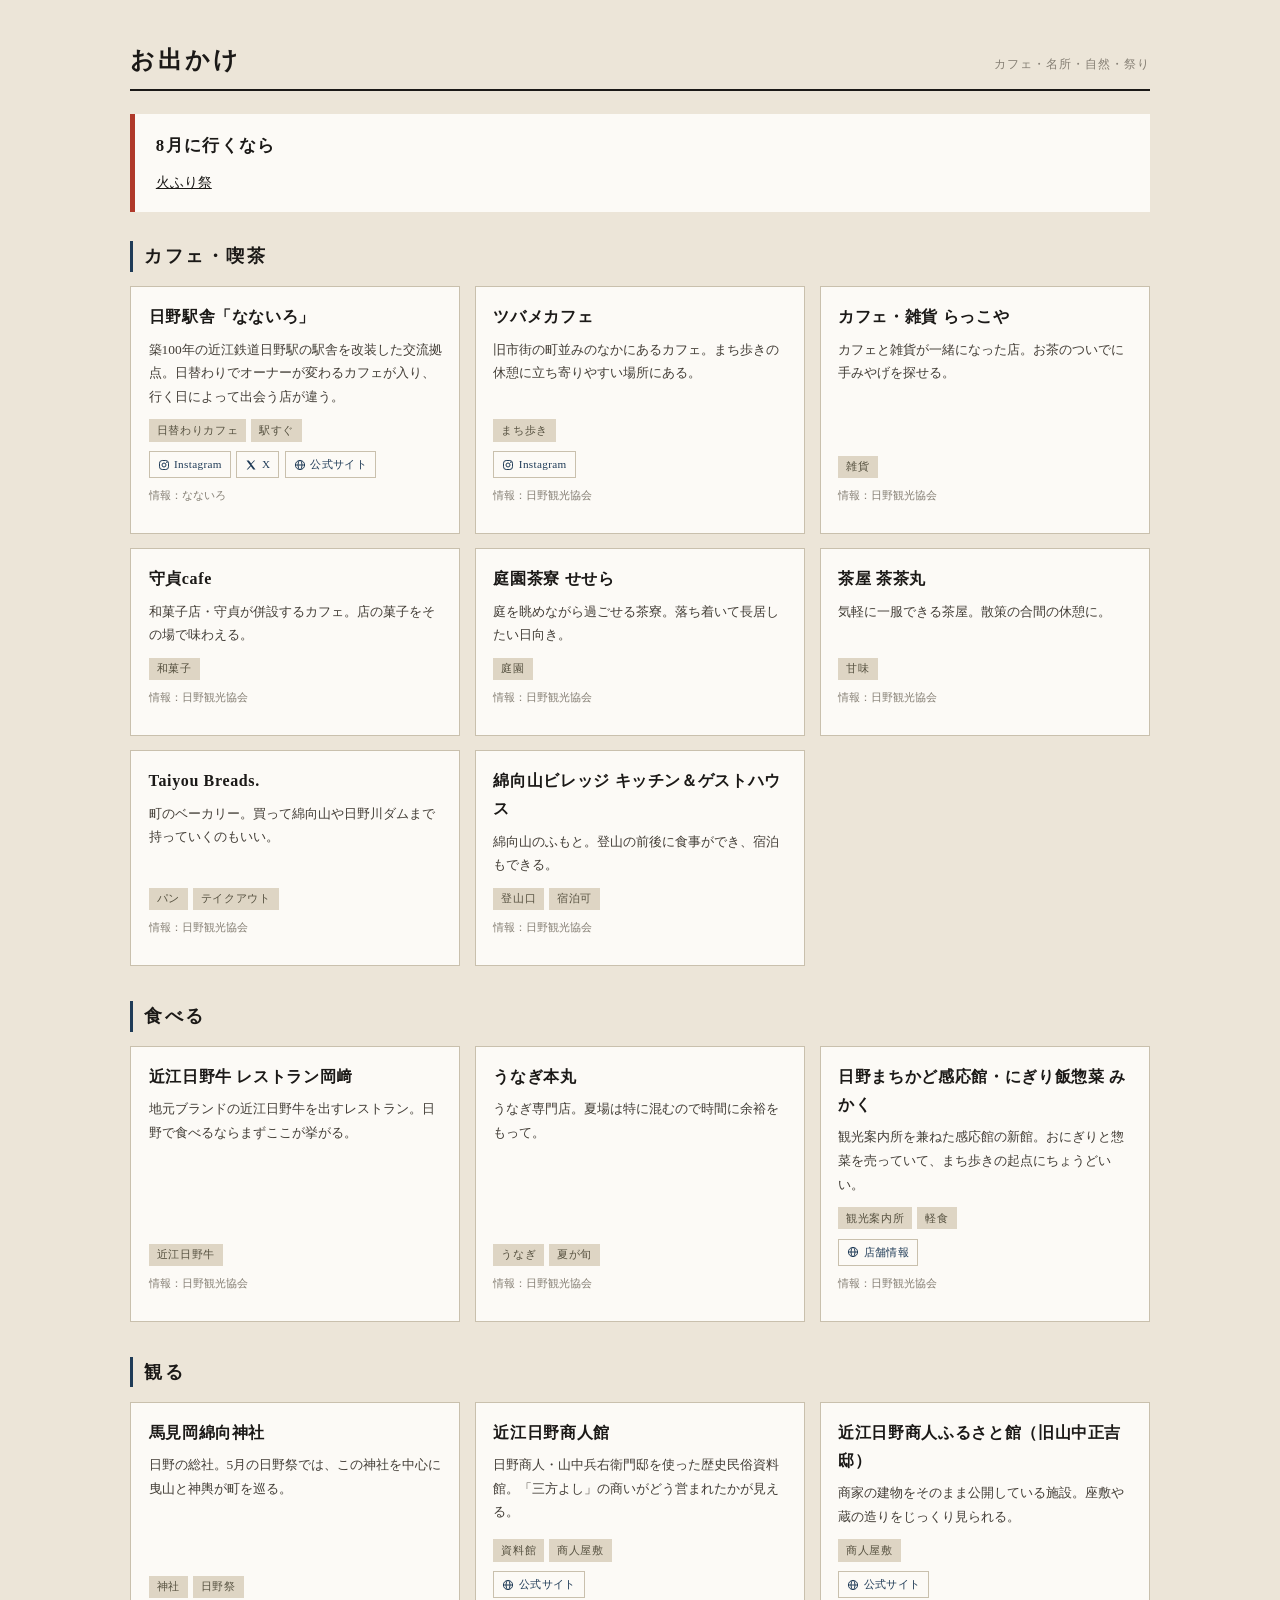
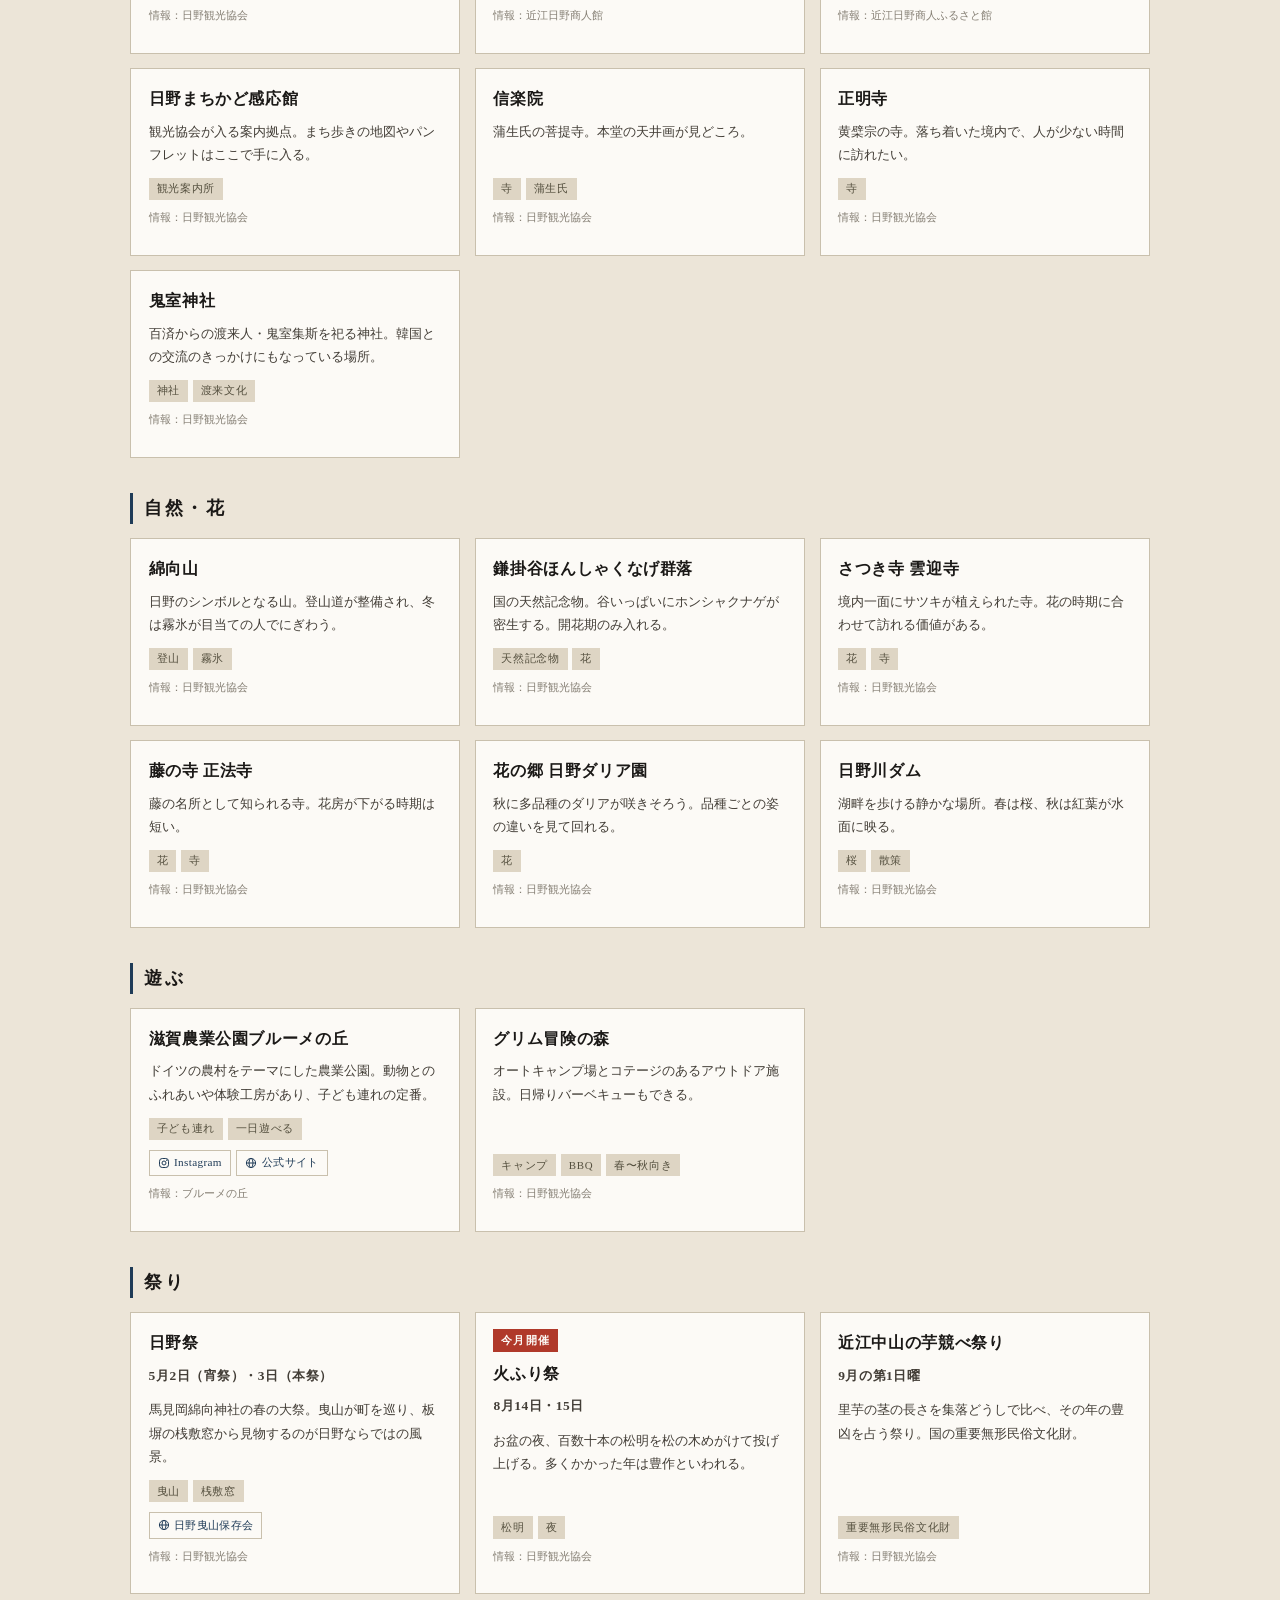
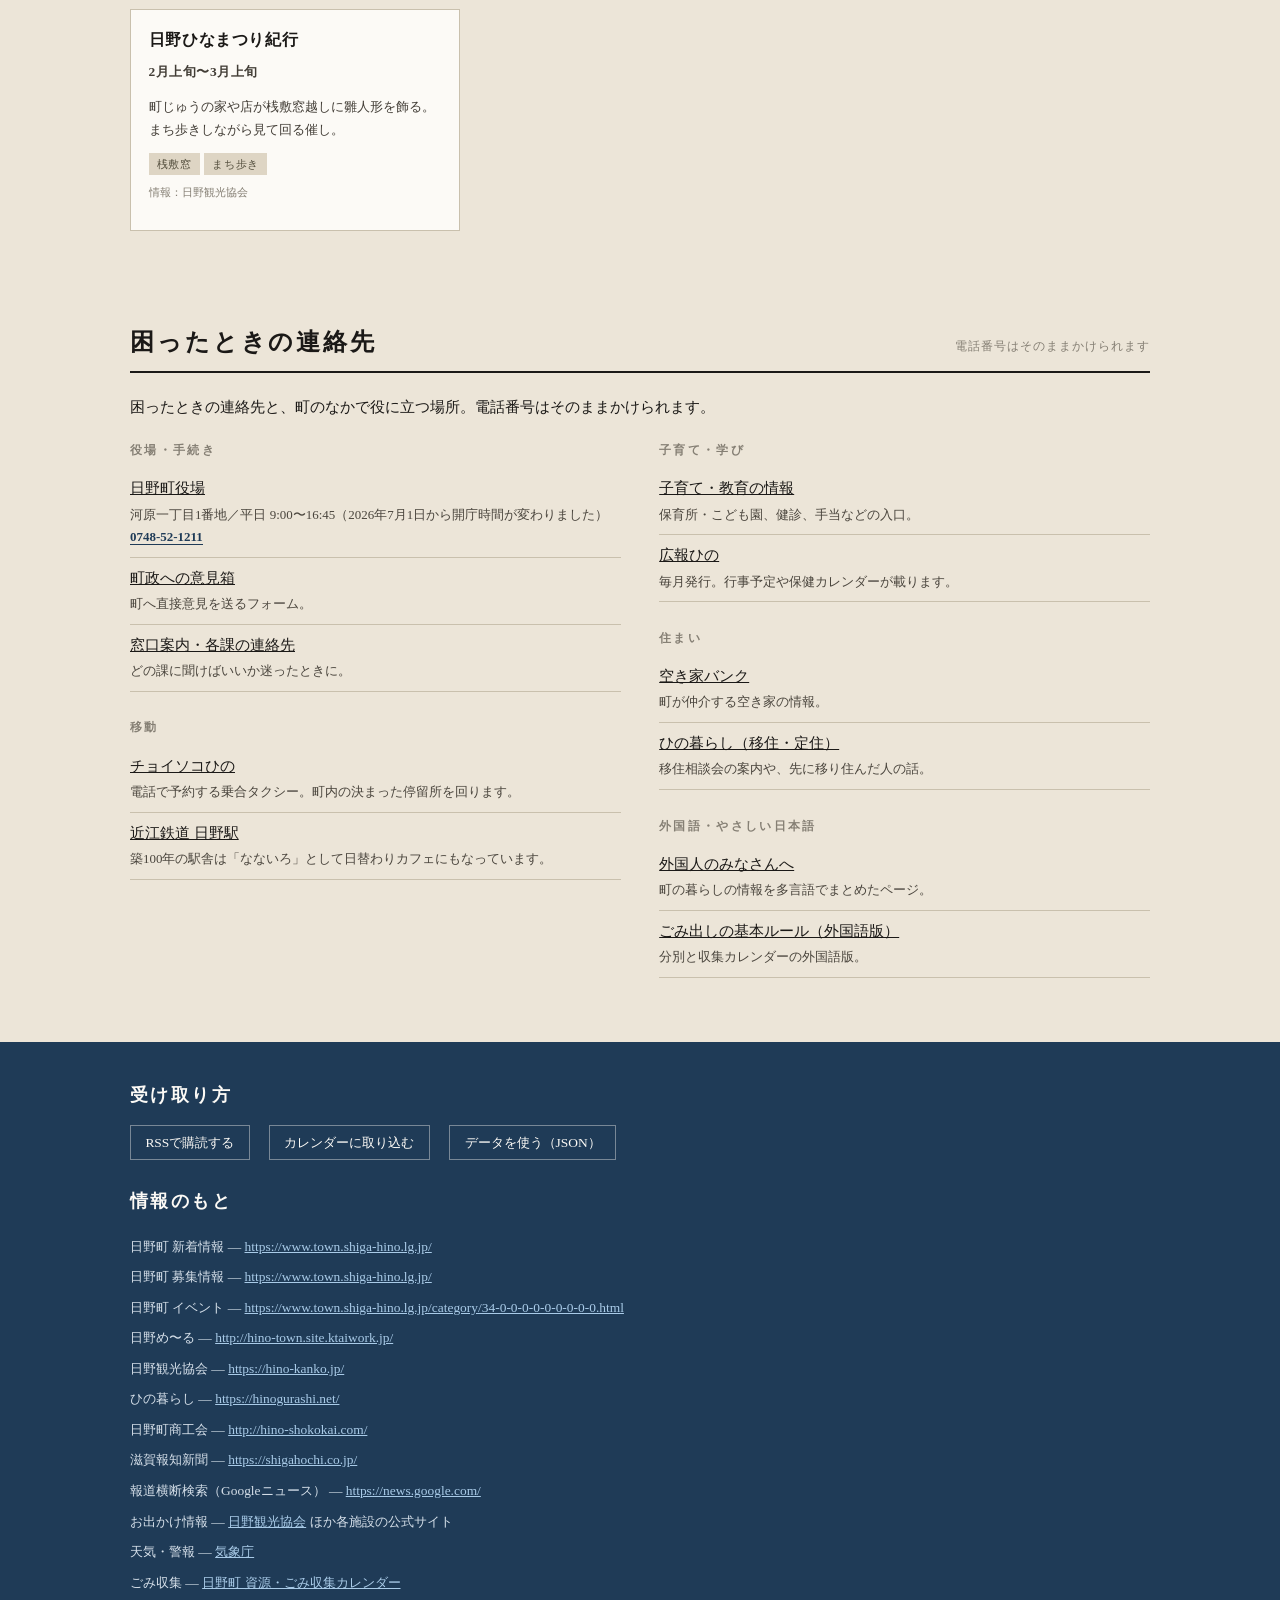
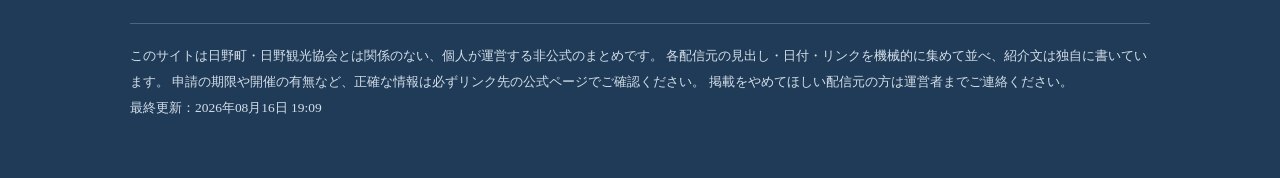
==== commit 29942a00: "miysuku" ====
--- a/public/index.html
+++ b/public/index.html
@@ -135,7 +135,7 @@
 
 /* 窓（今日の日野） ------------------------------------------------------ */
 .today {
-  margin-top: -1.6rem;
+  margin-top: 2rem;
   position: relative;
   z-index: 2;
   display: grid;
@@ -397,7 +397,7 @@
   .news li { grid-template-columns: 3.6rem 1fr; }
   .news .badge { grid-row: 1; }
   .news a { grid-column: 1 / -1; }
-  .today { margin-top: -1rem; }
+  .today { margin-top: 1.4rem; }
 }
 
 /* 目次バー ------------------------------------------------------------- */
@@ -731,33 +731,30 @@
 .gomi-mini li { border-bottom: 1px dotted var(--line); }
 .gomi-mini li:last-child { border-bottom: 0; }
 .gomi-mini a {
-  display: grid;
-  grid-template-columns: 4.6rem 1fr;
-  gap: .1rem .5rem;
-  padding: .35rem 0;
+  display: block;
+  padding: .5rem 0;
   text-decoration: none;
 }
 .gomi-mini a:hover .gd { text-decoration: underline; text-underline-offset: 2px; }
 .gomi-mini .ga {
-  grid-row: 1 / 3;
-  align-self: center;
-  font-size: .74rem;
+  display: block;
+  font-size: .72rem;
+  line-height: 1.5;
+  font-weight: 500;
+  letter-spacing: .02em;
+  color: var(--ai);
+}
+.gomi-mini .gd {
+  display: block;
+  margin-top: .1rem;
+  font-size: .84rem;
   font-weight: 700;
-  letter-spacing: .04em;
-  color: var(--ai);
-  border-right: 1px solid var(--line);
-  padding-right: .4rem;
-  white-space: nowrap;
-  overflow: hidden;
-  text-overflow: ellipsis;
-}
-.gomi-mini .gd { font-size: .82rem; font-weight: 700; color: var(--shu); white-space: nowrap; }
-.gomi-mini .gk {
-  font-size: .72rem;
-  color: var(--nezu);
-  white-space: nowrap;
-  overflow: hidden;
-  text-overflow: ellipsis;
+  color: var(--shu);
+}
+.gomi-mini .gd b {
+  font-weight: 500;
+  color: #4a453d;
+  margin-left: .5em;
 }
 
 /* 週間天気にアイコンを足したので列を調整 */
@@ -941,6 +938,26 @@
   font-weight: 700;
   letter-spacing: .04em;
   color: var(--shu);
+}
+
+
+/* ── 目次バーの下に余白をとる（見出しが隠れないように） ────────── */
+html { scroll-padding-top: 4.2rem; }
+.section { scroll-margin-top: 3.6rem; }
+.matsuri { margin-top: 2rem; }
+
+/* ── 困ったときの連絡先：2列 ─────────────────────────────── */
+.kurashi-cols {
+  columns: 2;
+  column-gap: 2.4rem;
+}
+.kurashi-cols .kurashi-group {
+  break-inside: avoid;
+  page-break-inside: avoid;
+  margin-bottom: 1.6rem;
+}
+@media (max-width: 700px) {
+  .kurashi-cols { columns: 1; }
 }
 
 </style>
@@ -1030,6 +1047,7 @@
     <a href="kosodate.html">子育て</a>
     <a href="furusato.html">ふるさと納税</a>
     <a href="gikai.html">議会</a>
+    <a href="index.html#renrakusaki">連絡先</a>
   </div>
 </nav>
 
@@ -1084,40 +1102,44 @@
         
         <li>
           <a href="#gomi-A">
-            <span class="ga">村井</span>
+            <span class="ga">村井・大窪・河原・松尾・大谷・中道</span>
             
-            <span class="gd">あす 8/17</span>
-            <span class="gk">燃えるごみ</span>
+            <span class="gd">あす 8/17
+              <b>燃えるごみ</b>
+            </span>
             
           </a>
         </li>
         
         <li>
           <a href="#gomi-B">
-            <span class="ga">小井口</span>
+            <span class="ga">小井口・寺尻・木津・椿野台・上野田・いせの・日田・五月台・西大路・鎌掛</span>
             
-            <span class="gd">あす 8/17</span>
-            <span class="gk">びん</span>
+            <span class="gd">あす 8/17
+              <b>びん</b>
+            </span>
             
           </a>
         </li>
         
         <li>
           <a href="#gomi-C">
-            <span class="ga">東西桜谷</span>
+            <span class="ga">東西桜谷・山本・湖南サンライズ</span>
             
-            <span class="gd">あす 8/17</span>
-            <span class="gk">燃えるごみ</span>
+            <span class="gd">あす 8/17
+              <b>燃えるごみ</b>
+            </span>
             
           </a>
         </li>
         
         <li>
           <a href="#gomi-D">
-            <span class="ga">南比都佐</span>
+            <span class="ga">南比都佐・必佐（山本・湖南サンライズを除く）</span>
             
-            <span class="gd">あす 8/17</span>
-            <span class="gk">ペットボトル</span>
+            <span class="gd">あす 8/17
+              <b>ペットボトル</b>
+            </span>
             
           </a>
         </li>
@@ -1493,7 +1515,7 @@
   <section class="section" id="kurashi">
     <div class="section-head">
       <h2>きょうの暮らし</h2>
-      <span class="sub">ごみの日、天気、困ったときの連絡先</span>
+      <span class="sub">ごみの日と天気</span>
     </div>
 
     
@@ -1502,16 +1524,16 @@
     <div class="gomi-tabs" role="tablist">
       
       <button type="button" role="tab" data-area="A"
-              aria-selected="true">村井</button>
+              aria-selected="true">村井・大窪ほか</button>
       
       <button type="button" role="tab" data-area="B"
-              aria-selected="false">小井口</button>
+              aria-selected="false">小井口・西大路ほか</button>
       
       <button type="button" role="tab" data-area="C"
-              aria-selected="false">東西桜谷</button>
+              aria-selected="false">東西桜谷ほか</button>
       
       <button type="button" role="tab" data-area="D"
-              aria-selected="false">南比都佐</button>
+              aria-selected="false">南比都佐・必佐</button>
       
     </div>
 
@@ -1878,100 +1900,6 @@
       
     </ul>
     <p class="more">【これはプレビュー用のサンプルです。実際は気象庁の概況文がここに入ります】滋賀県は、高気圧に覆われておおむね晴れています。（気象庁）</p>
-    
-
-    <h3 class="sub-head">困ったときの連絡先</h3>
-    <p class="lead">困ったときの連絡先と、町のなかで役に立つ場所。電話番号はそのままかけられます。</p>
-    
-    <div class="kurashi-group">
-      <h4>役場・手続き</h4>
-      <ul class="kurashi-list">
-        
-        <li>
-          <span class="k-name"><a href="https://www.town.shiga-hino.lg.jp/0000006723.html" rel="noopener">日野町役場</a></span>
-          <span class="k-detail">河原一丁目1番地／平日 9:00〜16:45（2026年7月1日から開庁時間が変わりました）　<a href="tel:0748-52-1211" class="tel">0748-52-1211</a></span>
-        </li>
-        
-        <li>
-          <span class="k-name"><a href="https://www.town.shiga-hino.lg.jp/mailform/opinion.cgi" rel="noopener">町政への意見箱</a></span>
-          <span class="k-detail">町へ直接意見を送るフォーム。</span>
-        </li>
-        
-        <li>
-          <span class="k-name"><a href="https://www.town.shiga-hino.lg.jp/soshiki_list.html" rel="noopener">窓口案内・各課の連絡先</a></span>
-          <span class="k-detail">どの課に聞けばいいか迷ったときに。</span>
-        </li>
-        
-      </ul>
-    </div>
-    
-    <div class="kurashi-group">
-      <h4>移動</h4>
-      <ul class="kurashi-list">
-        
-        <li>
-          <span class="k-name"><a href="https://www.town.shiga-hino.lg.jp/0000006854.html" rel="noopener">チョイソコひの</a></span>
-          <span class="k-detail">電話で予約する乗合タクシー。町内の決まった停留所を回ります。</span>
-        </li>
-        
-        <li>
-          <span class="k-name"><a href="https://nanairo.space/" rel="noopener">近江鉄道 日野駅</a></span>
-          <span class="k-detail">築100年の駅舎は「なないろ」として日替わりカフェにもなっています。</span>
-        </li>
-        
-      </ul>
-    </div>
-    
-    <div class="kurashi-group">
-      <h4>子育て・学び</h4>
-      <ul class="kurashi-list">
-        
-        <li>
-          <span class="k-name"><a href="https://www.town.shiga-hino.lg.jp/category/29-0-0-0-0-0-0-0-0-0.html" rel="noopener">子育て・教育の情報</a></span>
-          <span class="k-detail">保育所・こども園、健診、手当などの入口。</span>
-        </li>
-        
-        <li>
-          <span class="k-name"><a href="https://www.town.shiga-hino.lg.jp/category/32-7-27-0-0-0-0-0-0-0.html" rel="noopener">広報ひの</a></span>
-          <span class="k-detail">毎月発行。行事予定や保健カレンダーが載ります。</span>
-        </li>
-        
-      </ul>
-    </div>
-    
-    <div class="kurashi-group">
-      <h4>住まい</h4>
-      <ul class="kurashi-list">
-        
-        <li>
-          <span class="k-name"><a href="https://www.town.shiga-hino.lg.jp/category/27-9-2-0-0-0-0-0-0-0.html" rel="noopener">空き家バンク</a></span>
-          <span class="k-detail">町が仲介する空き家の情報。</span>
-        </li>
-        
-        <li>
-          <span class="k-name"><a href="https://hinogurashi.net/" rel="noopener">ひの暮らし（移住・定住）</a></span>
-          <span class="k-detail">移住相談会の案内や、先に移り住んだ人の話。</span>
-        </li>
-        
-      </ul>
-    </div>
-    
-    <div class="kurashi-group">
-      <h4>外国語・やさしい日本語</h4>
-      <ul class="kurashi-list">
-        
-        <li>
-          <span class="k-name"><a href="https://www.town.shiga-hino.lg.jp/category/27-17-0-0-0-0-0-0-0-0.html" rel="noopener">外国人のみなさんへ</a></span>
-          <span class="k-detail">町の暮らしの情報を多言語でまとめたページ。</span>
-        </li>
-        
-        <li>
-          <span class="k-name"><a href="https://www.town.shiga-hino.lg.jp/0000007362.html" rel="noopener">ごみ出しの基本ルール（外国語版）</a></span>
-          <span class="k-detail">分別と収集カレンダーの外国語版。</span>
-        </li>
-        
-      </ul>
-    </div>
     
   </section>
 
@@ -2474,6 +2402,108 @@
     
   </section>
 
+  
+  <section class="section" id="renrakusaki">
+    <div class="section-head">
+      <h2>困ったときの連絡先</h2>
+      <span class="sub">電話番号はそのままかけられます</span>
+    </div>
+    <p class="lead">困ったときの連絡先と、町のなかで役に立つ場所。電話番号はそのままかけられます。</p>
+    <div class="kurashi-cols">
+      
+      <div class="kurashi-group">
+        <h4>役場・手続き</h4>
+        <ul class="kurashi-list">
+          
+          <li>
+            <span class="k-name"><a href="https://www.town.shiga-hino.lg.jp/0000006723.html" rel="noopener">日野町役場</a></span>
+            <span class="k-detail">河原一丁目1番地／平日 9:00〜16:45（2026年7月1日から開庁時間が変わりました）　<a href="tel:0748-52-1211" class="tel">0748-52-1211</a></span>
+          </li>
+          
+          <li>
+            <span class="k-name"><a href="https://www.town.shiga-hino.lg.jp/mailform/opinion.cgi" rel="noopener">町政への意見箱</a></span>
+            <span class="k-detail">町へ直接意見を送るフォーム。</span>
+          </li>
+          
+          <li>
+            <span class="k-name"><a href="https://www.town.shiga-hino.lg.jp/soshiki_list.html" rel="noopener">窓口案内・各課の連絡先</a></span>
+            <span class="k-detail">どの課に聞けばいいか迷ったときに。</span>
+          </li>
+          
+        </ul>
+      </div>
+      
+      <div class="kurashi-group">
+        <h4>移動</h4>
+        <ul class="kurashi-list">
+          
+          <li>
+            <span class="k-name"><a href="https://www.town.shiga-hino.lg.jp/0000006854.html" rel="noopener">チョイソコひの</a></span>
+            <span class="k-detail">電話で予約する乗合タクシー。町内の決まった停留所を回ります。</span>
+          </li>
+          
+          <li>
+            <span class="k-name"><a href="https://nanairo.space/" rel="noopener">近江鉄道 日野駅</a></span>
+            <span class="k-detail">築100年の駅舎は「なないろ」として日替わりカフェにもなっています。</span>
+          </li>
+          
+        </ul>
+      </div>
+      
+      <div class="kurashi-group">
+        <h4>子育て・学び</h4>
+        <ul class="kurashi-list">
+          
+          <li>
+            <span class="k-name"><a href="https://www.town.shiga-hino.lg.jp/category/29-0-0-0-0-0-0-0-0-0.html" rel="noopener">子育て・教育の情報</a></span>
+            <span class="k-detail">保育所・こども園、健診、手当などの入口。</span>
+          </li>
+          
+          <li>
+            <span class="k-name"><a href="https://www.town.shiga-hino.lg.jp/category/32-7-27-0-0-0-0-0-0-0.html" rel="noopener">広報ひの</a></span>
+            <span class="k-detail">毎月発行。行事予定や保健カレンダーが載ります。</span>
+          </li>
+          
+        </ul>
+      </div>
+      
+      <div class="kurashi-group">
+        <h4>住まい</h4>
+        <ul class="kurashi-list">
+          
+          <li>
+            <span class="k-name"><a href="https://www.town.shiga-hino.lg.jp/category/27-9-2-0-0-0-0-0-0-0.html" rel="noopener">空き家バンク</a></span>
+            <span class="k-detail">町が仲介する空き家の情報。</span>
+          </li>
+          
+          <li>
+            <span class="k-name"><a href="https://hinogurashi.net/" rel="noopener">ひの暮らし（移住・定住）</a></span>
+            <span class="k-detail">移住相談会の案内や、先に移り住んだ人の話。</span>
+          </li>
+          
+        </ul>
+      </div>
+      
+      <div class="kurashi-group">
+        <h4>外国語・やさしい日本語</h4>
+        <ul class="kurashi-list">
+          
+          <li>
+            <span class="k-name"><a href="https://www.town.shiga-hino.lg.jp/category/27-17-0-0-0-0-0-0-0-0.html" rel="noopener">外国人のみなさんへ</a></span>
+            <span class="k-detail">町の暮らしの情報を多言語でまとめたページ。</span>
+          </li>
+          
+          <li>
+            <span class="k-name"><a href="https://www.town.shiga-hino.lg.jp/0000007362.html" rel="noopener">ごみ出しの基本ルール（外国語版）</a></span>
+            <span class="k-detail">分別と収集カレンダーの外国語版。</span>
+          </li>
+          
+        </ul>
+      </div>
+      
+    </div>
+  </section>
+
 
 </main>
 
@@ -2517,7 +2547,7 @@
       各配信元の見出し・日付・リンクを機械的に集めて並べ、紹介文は独自に書いています。
       申請の期限や開催の有無など、正確な情報は必ずリンク先の公式ページでご確認ください。
       掲載をやめてほしい配信元の方は運営者までご連絡ください。<br>
-      最終更新：2026年08月16日 17:50
+      最終更新：2026年08月16日 19:09
       
     </p>
   </div>
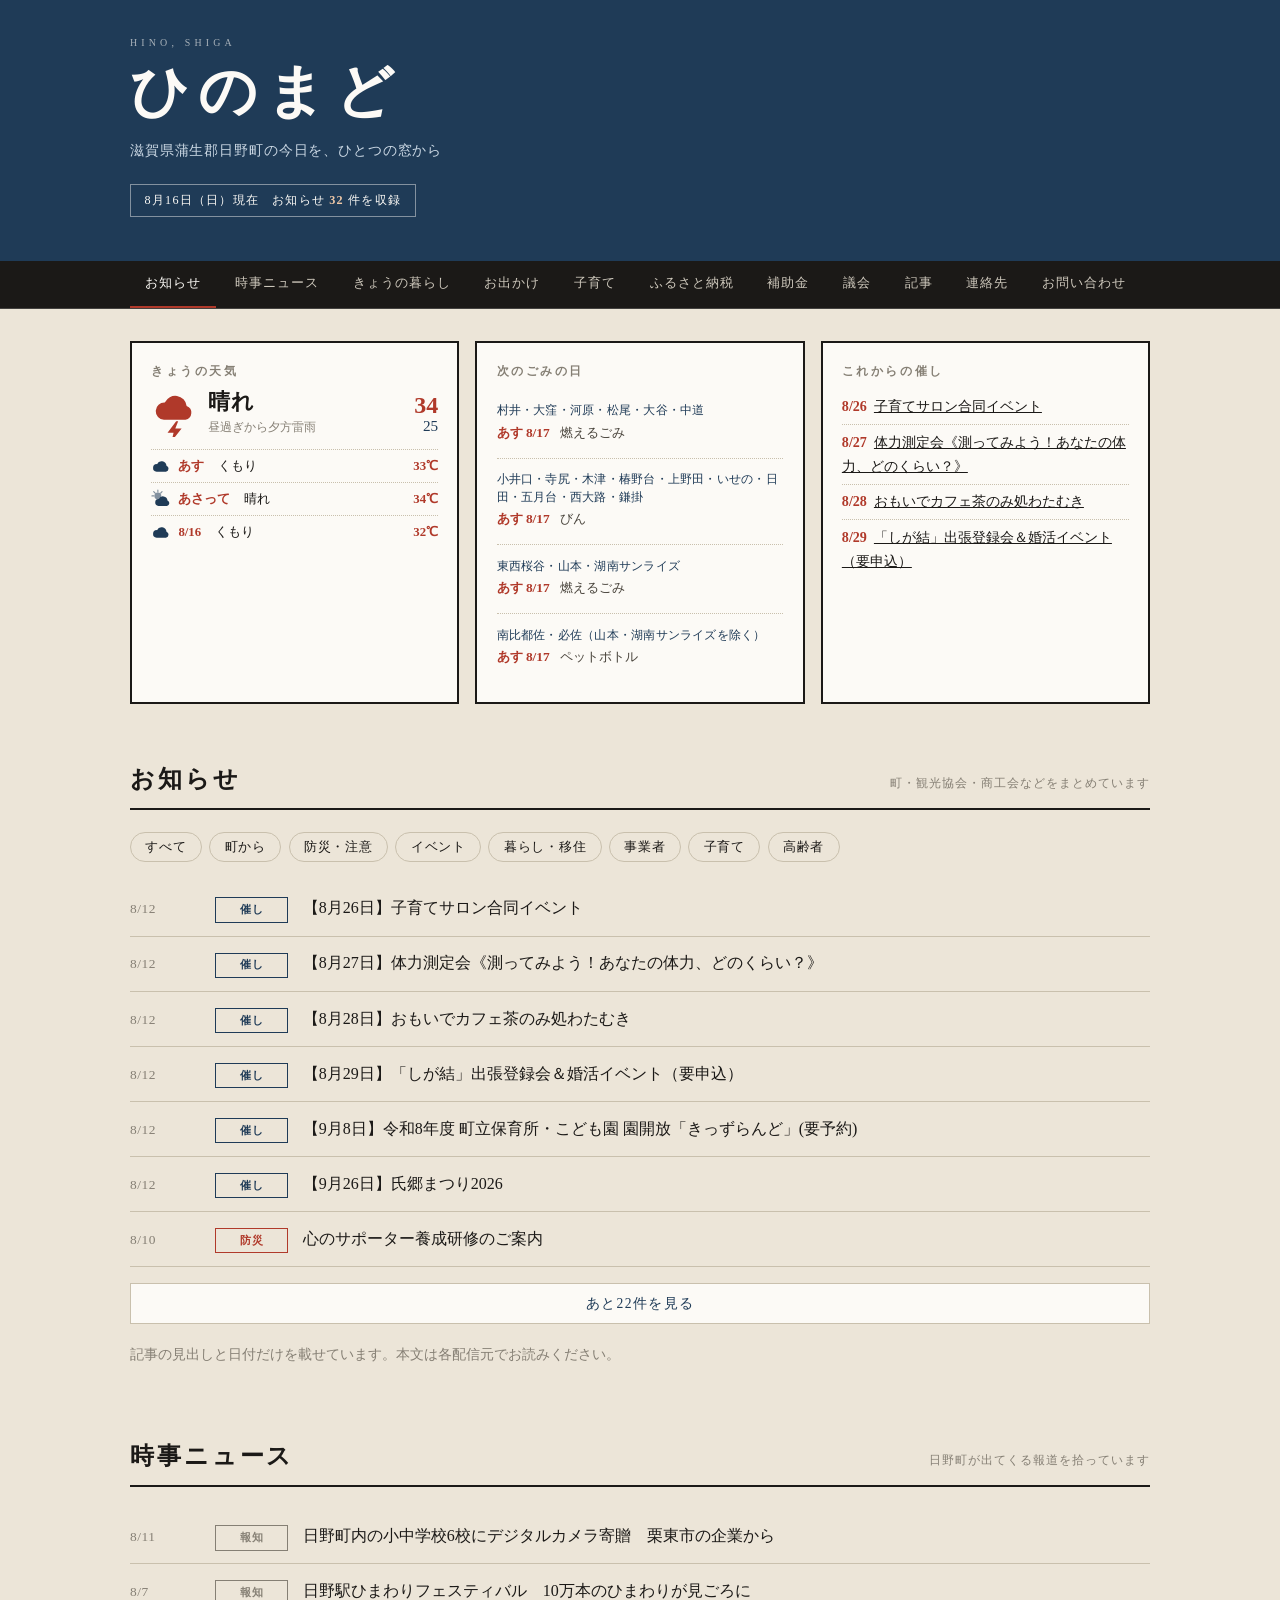
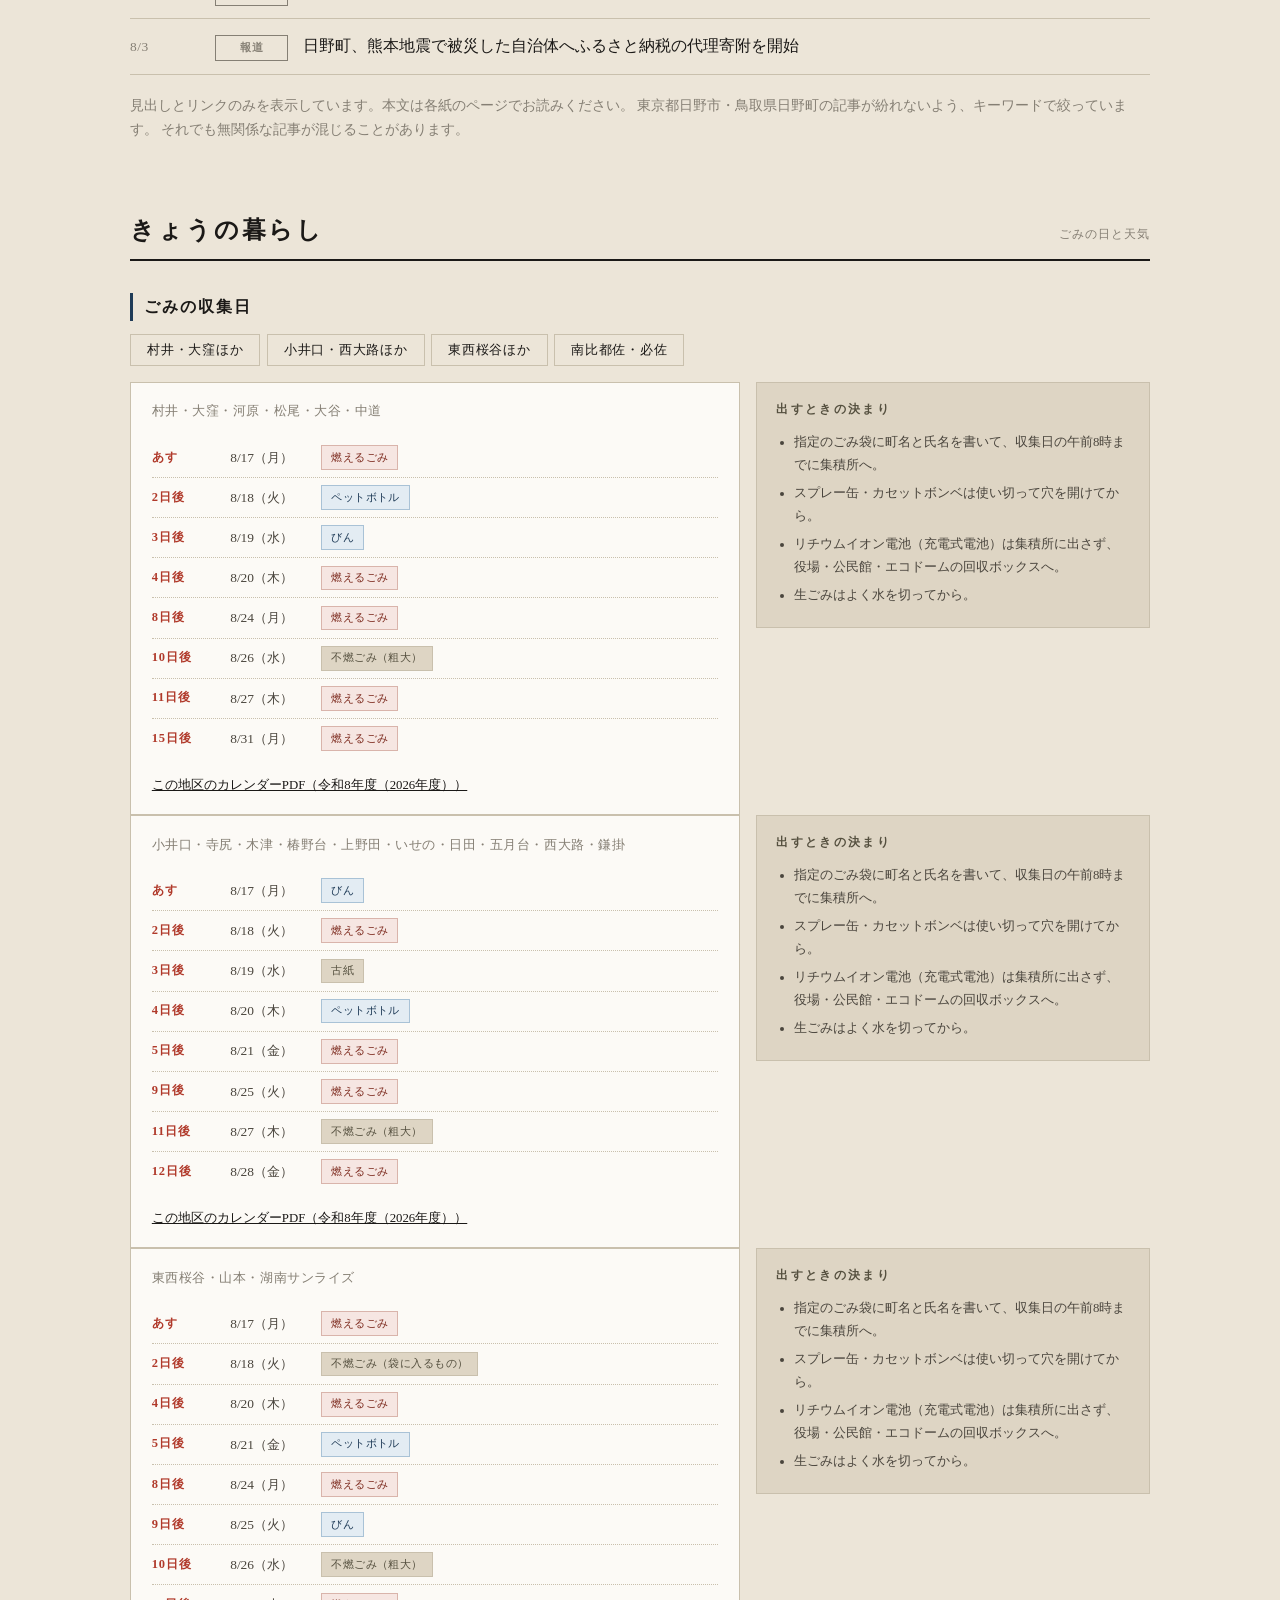
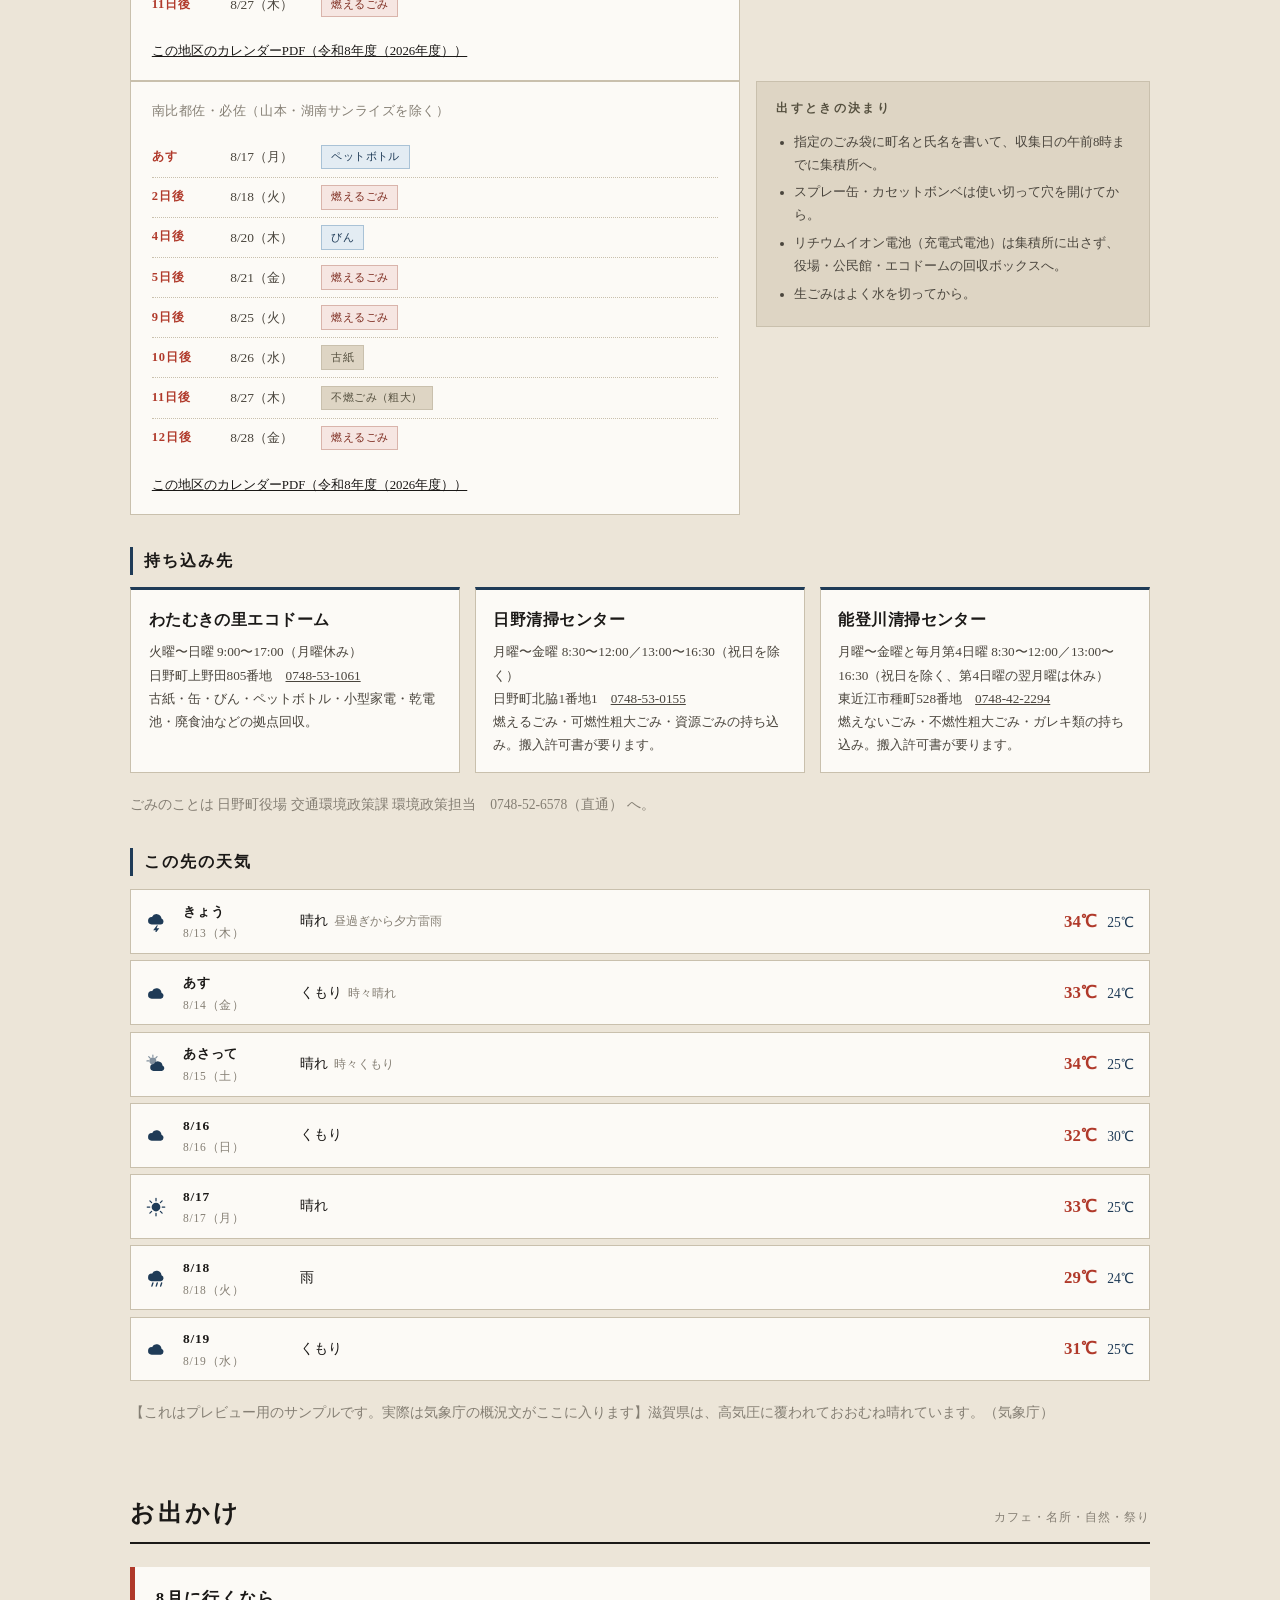
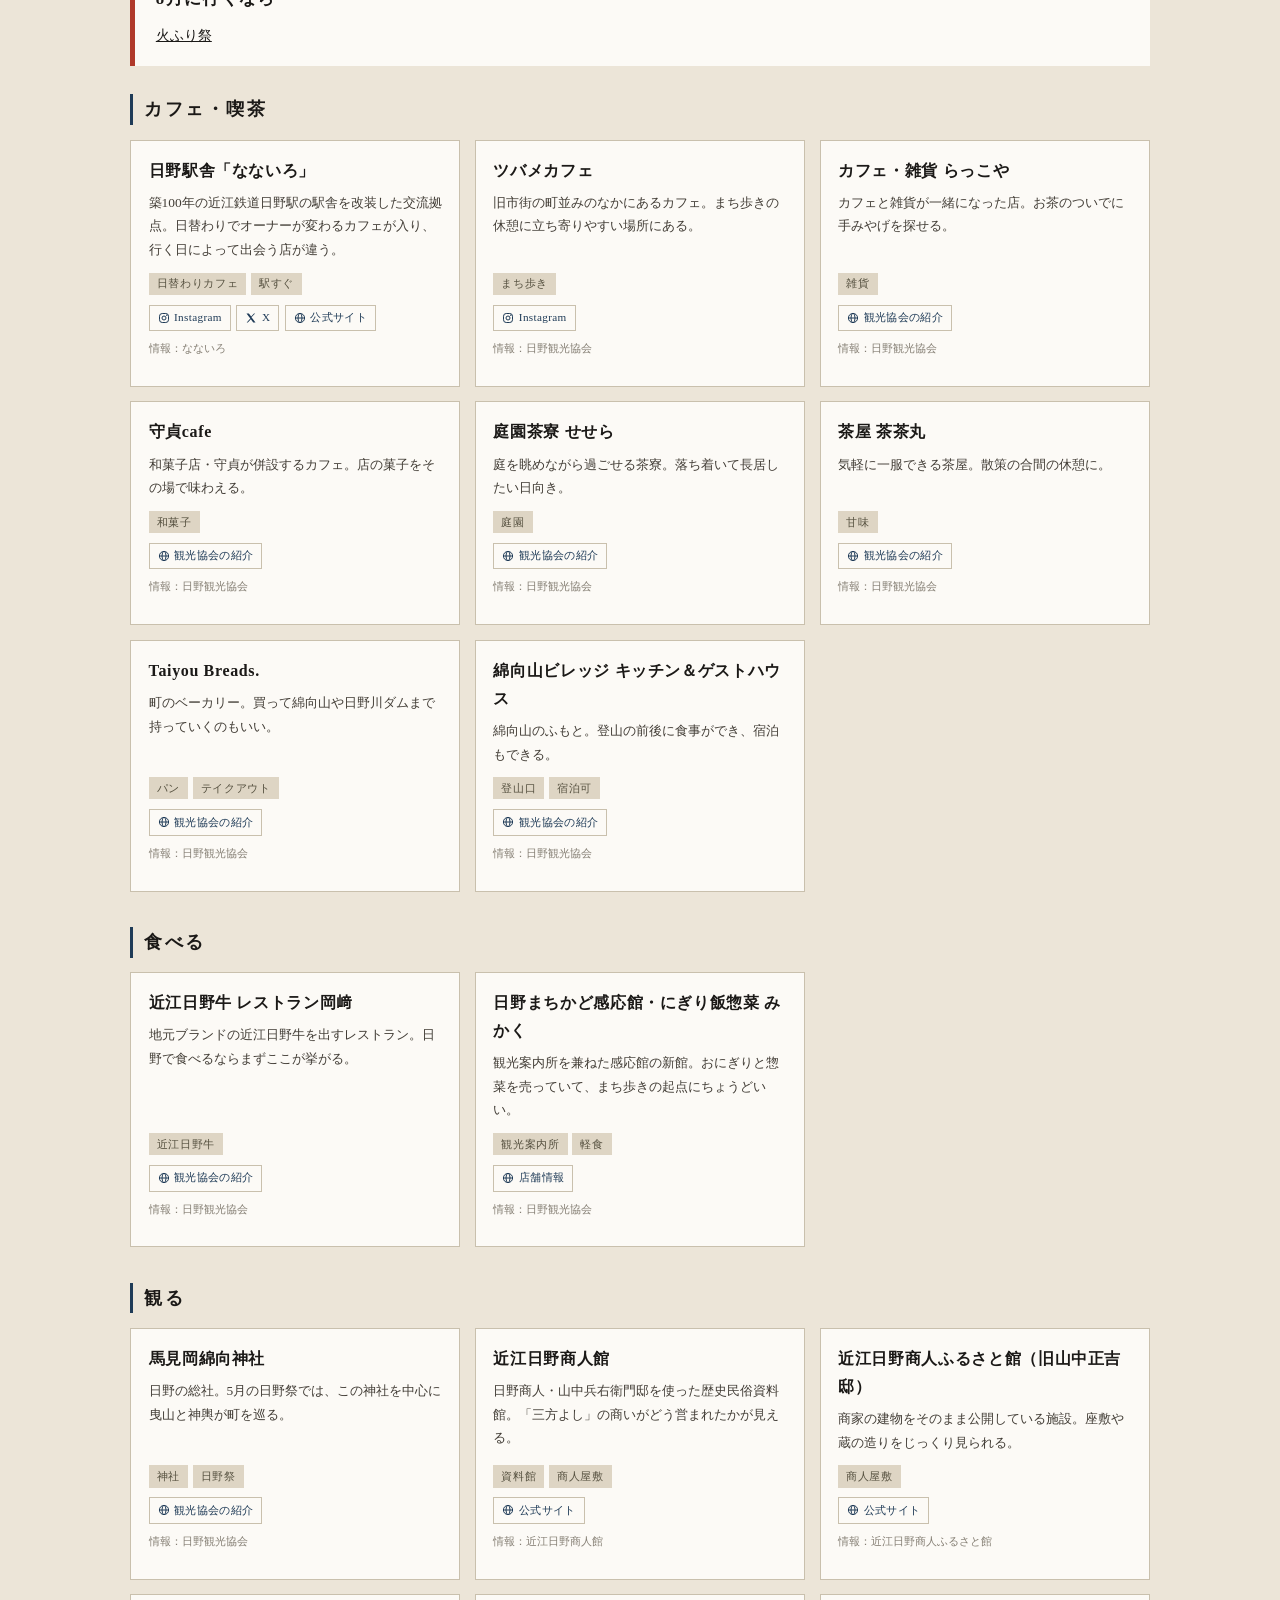
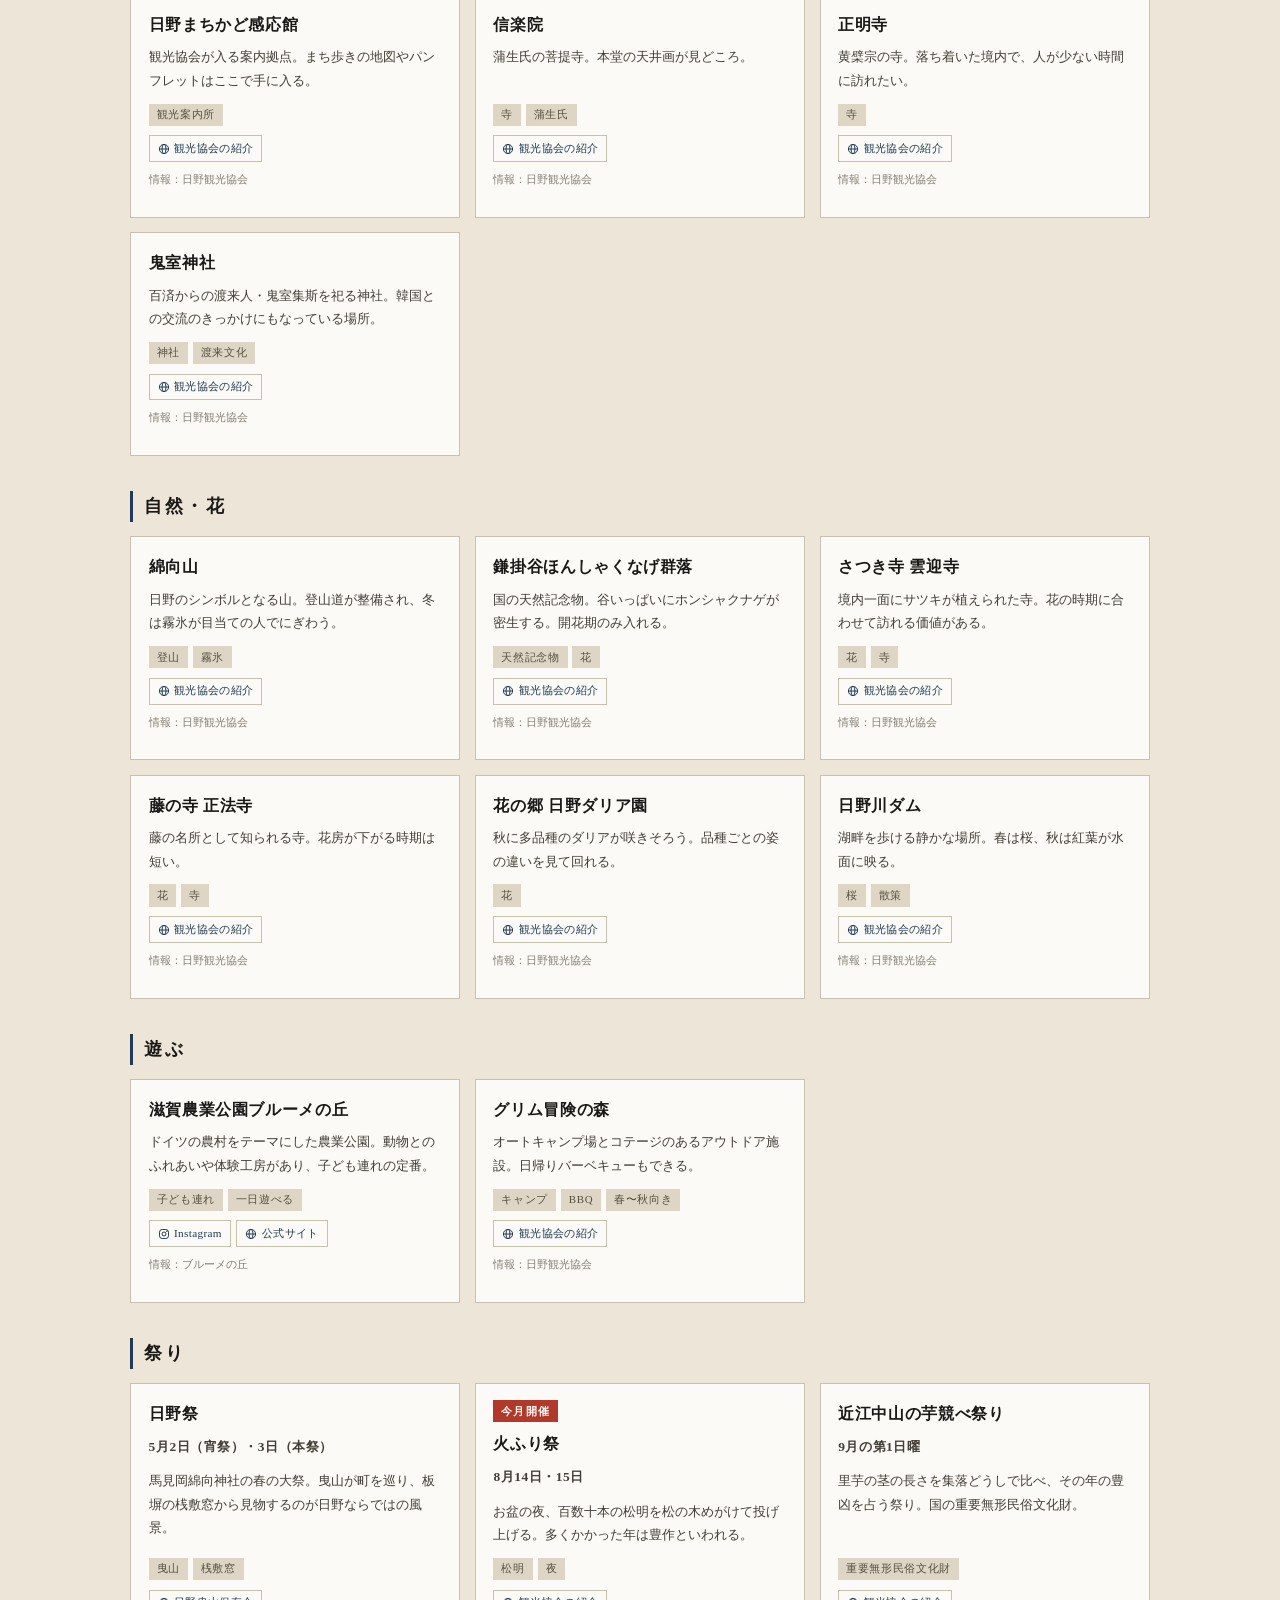
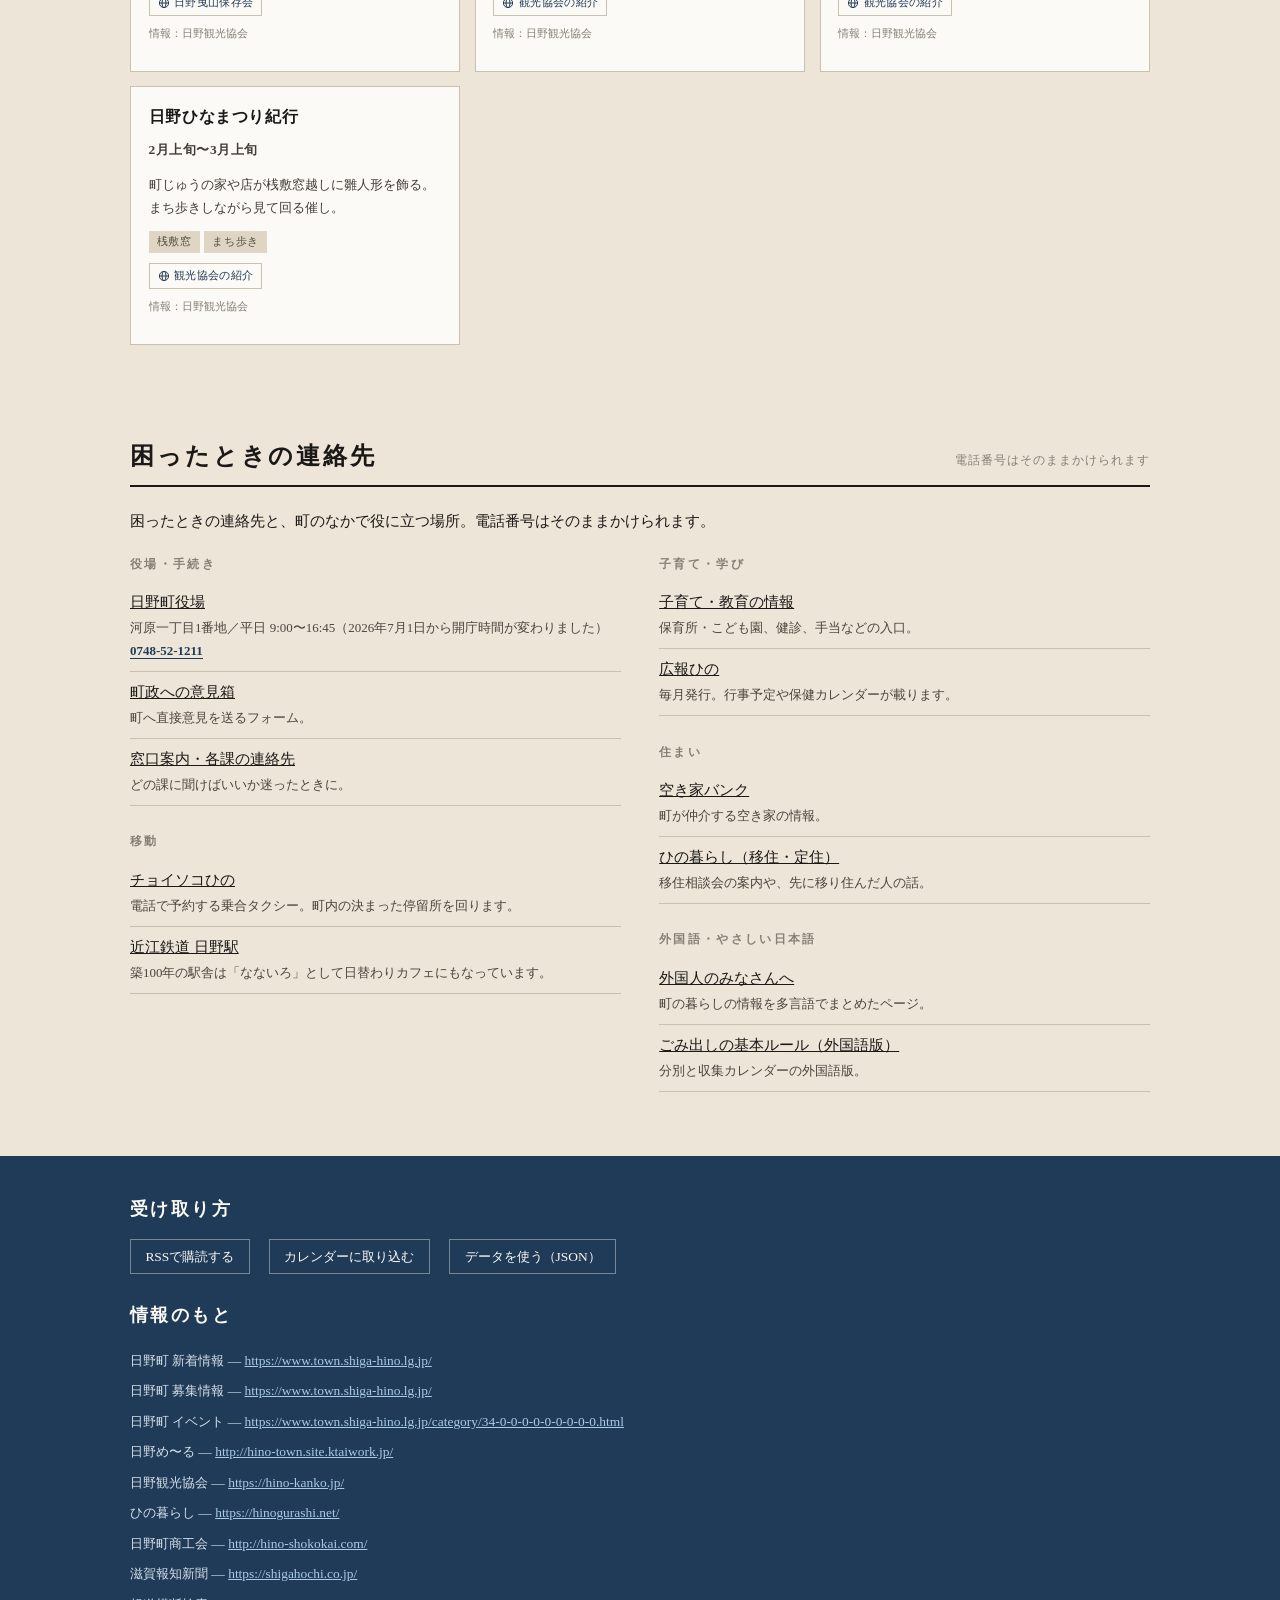
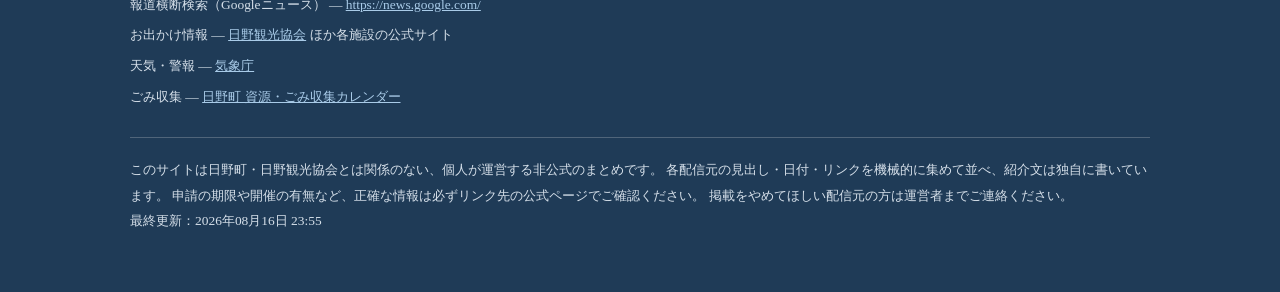
==== commit ac636952: "a" ====
--- a/public/index.html
+++ b/public/index.html
@@ -959,6 +959,144 @@
 @media (max-width: 700px) {
   .kurashi-cols { columns: 1; }
 }
+
+/* ── ごみ欄：予定と決まりを横並びに ───────────────────────── */
+.gomi-wrap {
+  display: grid;
+  grid-template-columns: 1.55fr 1fr;
+  gap: 1rem;
+  align-items: start;
+}
+.gomi-wrap.unverified .gomi-list { opacity: .62; }
+.gomi-side {
+  background: var(--paper-deep);
+  border: 1px solid var(--line);
+  padding: 1rem 1.2rem 1.1rem;
+}
+.gomi-side h4 {
+  margin: 0 0 .6rem;
+  font-size: .72rem;
+  font-weight: 700;
+  letter-spacing: .2em;
+  color: #55503f;
+}
+.gomi-side .gomi-rules { margin: 0; padding-left: 1.1rem; font-size: .8rem; line-height: 1.8; }
+@media (max-width: 780px) {
+  .gomi-wrap { grid-template-columns: 1fr; }
+}
+
+/* ── 記事 ─────────────────────────────────────────────── */
+.post-list { list-style: none; margin: 0; padding: 0; }
+.post-list &gt; li {
+  padding: 1.2rem 0;
+  border-bottom: 1px solid var(--line);
+}
+.post-list h2 {
+  margin: .2rem 0 .4rem;
+  font-family: var(--serif);
+  font-size: 1.25rem;
+  letter-spacing: .04em;
+}
+.post-list h2 a { text-decoration: none; }
+.post-list h2 a:hover { text-decoration: underline; text-underline-offset: 4px; }
+.p-date { margin: 0; font-size: .78rem; color: var(--nezu); letter-spacing: .06em; }
+.p-sum { margin: 0 0 .5rem; font-size: .87rem; color: #4a453d; }
+
+.post h1 {
+  margin: .3rem 0 .5rem;
+  font-family: var(--serif);
+  font-weight: 800;
+  font-size: clamp(1.5rem, 4vw, 2rem);
+  letter-spacing: .04em;
+  line-height: 1.4;
+}
+.post-body {
+  max-width: 42rem;
+  margin-top: 1.6rem;
+  font-size: .95rem;
+  line-height: 2;
+}
+.post-body h2 {
+  margin: 2.2rem 0 .8rem;
+  font-family: var(--serif);
+  font-size: 1.2rem;
+  letter-spacing: .06em;
+  padding-left: .7rem;
+  border-left: 3px solid var(--ai);
+}
+.post-body h3 { margin: 1.6rem 0 .6rem; font-size: 1.02rem; }
+.post-body p { margin: 0 0 1.2rem; }
+.post-body ul, .post-body ol { margin: 0 0 1.2rem; padding-left: 1.4rem; }
+.post-body li { margin-bottom: .3rem; }
+.post-body a { color: var(--ai); }
+.post-body strong { font-weight: 700; }
+.post-body blockquote {
+  margin: 0 0 1.2rem;
+  padding: .6rem 1.1rem;
+  border-left: 4px solid var(--line);
+  color: #4a453d;
+}
+.post-body table { border-collapse: collapse; width: 100%; margin-bottom: 1.2rem; font-size: .88rem; }
+.post-body th, .post-body td { border: 1px solid var(--line); padding: .45rem .7rem; text-align: left; }
+.post-body th { background: var(--paper-deep); }
+
+/* ── お問い合わせフォーム ─────────────────────────────── */
+.contact-form { max-width: 34rem; }
+.contact-form label { display: block; margin-bottom: 1.1rem; }
+.contact-form label &gt; span {
+  display: block;
+  margin-bottom: .3rem;
+  font-size: .82rem;
+  font-weight: 700;
+  letter-spacing: .06em;
+}
+.contact-form label &gt; span i {
+  font-style: normal;
+  margin-left: .6em;
+  font-size: .68rem;
+  font-weight: 400;
+  padding: .05rem .45rem;
+  background: var(--paper-deep);
+  color: #55503f;
+}
+.contact-form input,
+.contact-form select,
+.contact-form textarea {
+  width: 100%;
+  padding: .55rem .7rem;
+  font-family: var(--sans);
+  font-size: .9rem;
+  color: var(--sumi);
+  background: var(--shironeri);
+  border: 1px solid var(--line);
+  border-radius: 0;
+}
+.contact-form input:focus,
+.contact-form select:focus,
+.contact-form textarea:focus { border-color: var(--ai); outline: 2px solid var(--ai); outline-offset: -2px; }
+.contact-form small { display: block; margin-top: .25rem; font-size: .74rem; color: var(--nezu); }
+.contact-form textarea { resize: vertical; line-height: 1.8; }
+.form-note {
+  font-size: .76rem;
+  color: var(--nezu);
+  line-height: 1.8;
+  background: var(--paper-deep);
+  padding: .7rem .9rem;
+  margin-bottom: 1.1rem;
+}
+.contact-form button {
+  font-family: var(--sans);
+  font-size: .92rem;
+  font-weight: 700;
+  letter-spacing: .12em;
+  color: var(--shironeri);
+  background: var(--ai);
+  border: 0;
+  padding: .7rem 2.4rem;
+  cursor: pointer;
+  transition: background .15s;
+}
+.contact-form button:hover { background: var(--ai-soft); }
 
 </style>
 </head>
@@ -1046,8 +1184,11 @@
     <a href="index.html#odekake">お出かけ</a>
     <a href="kosodate.html">子育て</a>
     <a href="furusato.html">ふるさと納税</a>
+    <a href="hojokin.html">補助金</a>
     <a href="gikai.html">議会</a>
+    <a href="kiji.html">記事</a>
     <a href="index.html#renrakusaki">連絡先</a>
+    <a href="renraku.html">お問い合わせ</a>
   </div>
 </nav>
 
@@ -1091,6 +1232,13 @@
           <span class="t">34℃</span>
         </li>
         
+        <li>
+          <svg class="wx-mini" aria-hidden="true"><use href="#wi-cloud"></use></svg>
+          <span class="when">8/16</span>
+          <span class="w">くもり</span>
+          <span class="t">32℃</span>
+        </li>
+        
       </ul>
       
     </div>
@@ -1538,8 +1686,9 @@
     </div>
 
     
-    <div class="gomi-panel"
+    <div class="gomi-wrap"
          id="gomi-A" >
+      <div class="gomi-panel">
       <p class="gomi-area">村井・大窪・河原・松尾・大谷・中道</p>
       
       <ul class="gomi-list">
@@ -1611,10 +1760,19 @@
       </ul>
       
       <p class="gomi-pdf"><a href="https://www.town.shiga-hino.lg.jp/cmsfiles/contents/0000008/8171/R8hino_gomi_A.pdf" rel="noopener">この地区のカレンダーPDF（令和8年度（2026年度））</a></p>
+      </div>
+
+      <aside class="gomi-side">
+        <h4>出すときの決まり</h4>
+        <ul class="gomi-rules">
+          <li>指定のごみ袋に町名と氏名を書いて、収集日の午前8時までに集積所へ。</li><li>スプレー缶・カセットボンベは使い切って穴を開けてから。</li><li>リチウムイオン電池（充電式電池）は集積所に出さず、役場・公民館・エコドームの回収ボックスへ。</li><li>生ごみはよく水を切ってから。</li>
+        </ul>
+      </aside>
     </div>
     
-    <div class="gomi-panel"
+    <div class="gomi-wrap"
          id="gomi-B" hidden>
+      <div class="gomi-panel">
       <p class="gomi-area">小井口・寺尻・木津・椿野台・上野田・いせの・日田・五月台・西大路・鎌掛</p>
       
       <ul class="gomi-list">
@@ -1686,10 +1844,19 @@
       </ul>
       
       <p class="gomi-pdf"><a href="https://www.town.shiga-hino.lg.jp/cmsfiles/contents/0000008/8171/R8hino_gomi_B.pdf" rel="noopener">この地区のカレンダーPDF（令和8年度（2026年度））</a></p>
+      </div>
+
+      <aside class="gomi-side">
+        <h4>出すときの決まり</h4>
+        <ul class="gomi-rules">
+          <li>指定のごみ袋に町名と氏名を書いて、収集日の午前8時までに集積所へ。</li><li>スプレー缶・カセットボンベは使い切って穴を開けてから。</li><li>リチウムイオン電池（充電式電池）は集積所に出さず、役場・公民館・エコドームの回収ボックスへ。</li><li>生ごみはよく水を切ってから。</li>
+        </ul>
+      </aside>
     </div>
     
-    <div class="gomi-panel"
+    <div class="gomi-wrap"
          id="gomi-C" hidden>
+      <div class="gomi-panel">
       <p class="gomi-area">東西桜谷・山本・湖南サンライズ</p>
       
       <ul class="gomi-list">
@@ -1761,10 +1928,19 @@
       </ul>
       
       <p class="gomi-pdf"><a href="https://www.town.shiga-hino.lg.jp/cmsfiles/contents/0000008/8171/R8hino_gomi_C.pdf" rel="noopener">この地区のカレンダーPDF（令和8年度（2026年度））</a></p>
+      </div>
+
+      <aside class="gomi-side">
+        <h4>出すときの決まり</h4>
+        <ul class="gomi-rules">
+          <li>指定のごみ袋に町名と氏名を書いて、収集日の午前8時までに集積所へ。</li><li>スプレー缶・カセットボンベは使い切って穴を開けてから。</li><li>リチウムイオン電池（充電式電池）は集積所に出さず、役場・公民館・エコドームの回収ボックスへ。</li><li>生ごみはよく水を切ってから。</li>
+        </ul>
+      </aside>
     </div>
     
-    <div class="gomi-panel"
+    <div class="gomi-wrap"
          id="gomi-D" hidden>
+      <div class="gomi-panel">
       <p class="gomi-area">南比都佐・必佐（山本・湖南サンライズを除く）</p>
       
       <ul class="gomi-list">
@@ -1836,12 +2012,16 @@
       </ul>
       
       <p class="gomi-pdf"><a href="https://www.town.shiga-hino.lg.jp/cmsfiles/contents/0000008/8171/R8hino_gomi_D.pdf" rel="noopener">この地区のカレンダーPDF（令和8年度（2026年度））</a></p>
+      </div>
+
+      <aside class="gomi-side">
+        <h4>出すときの決まり</h4>
+        <ul class="gomi-rules">
+          <li>指定のごみ袋に町名と氏名を書いて、収集日の午前8時までに集積所へ。</li><li>スプレー缶・カセットボンベは使い切って穴を開けてから。</li><li>リチウムイオン電池（充電式電池）は集積所に出さず、役場・公民館・エコドームの回収ボックスへ。</li><li>生ごみはよく水を切ってから。</li>
+        </ul>
+      </aside>
     </div>
     
-
-    <ul class="gomi-rules">
-      <li>指定のごみ袋に町名と氏名を書いて、収集日の午前8時までに集積所へ。</li><li>スプレー缶・カセットボンベは使い切って穴を開けてから。</li><li>リチウムイオン電池（充電式電池）は集積所に出さず、役場・公民館・エコドームの回収ボックスへ。</li><li>生ごみはよく水を切ってから。</li>
-    </ul>
 
     <h3 class="sub-head">持ち込み先</h3>
     <ul class="cards">
@@ -1898,6 +2078,46 @@
         </span>
       </li>
       
+      <li>
+        <svg class="wx-mini" aria-hidden="true"><use href="#wi-cloud"></use></svg>
+        <span class="fc-day">8/16<i>8/16（日）</i></span>
+        <span class="fc-weather">くもり</span>
+        <span class="fc-temp">
+          <b>32℃</b>
+          <i>30℃</i>
+        </span>
+      </li>
+      
+      <li>
+        <svg class="wx-mini" aria-hidden="true"><use href="#wi-sun"></use></svg>
+        <span class="fc-day">8/17<i>8/17（月）</i></span>
+        <span class="fc-weather">晴れ</span>
+        <span class="fc-temp">
+          <b>33℃</b>
+          <i>25℃</i>
+        </span>
+      </li>
+      
+      <li>
+        <svg class="wx-mini" aria-hidden="true"><use href="#wi-rain"></use></svg>
+        <span class="fc-day">8/18<i>8/18（火）</i></span>
+        <span class="fc-weather">雨</span>
+        <span class="fc-temp">
+          <b>29℃</b>
+          <i>24℃</i>
+        </span>
+      </li>
+      
+      <li>
+        <svg class="wx-mini" aria-hidden="true"><use href="#wi-cloud"></use></svg>
+        <span class="fc-day">8/19<i>8/19（水）</i></span>
+        <span class="fc-weather">くもり</span>
+        <span class="fc-temp">
+          <b>31℃</b>
+          <i>25℃</i>
+        </span>
+      </li>
+      
     </ul>
     <p class="more">【これはプレビュー用のサンプルです。実際は気象庁の概況文がここに入ります】滋賀県は、高気圧に覆われておおむね晴れています。（気象庁）</p>
     
@@ -1980,6 +2200,14 @@
           <div class="tags"><span>雑貨</span></div>
           
           
+          <div class="sns">
+            
+            <a href="https://hino-kanko.jp/food/rakkoya/" rel="noopener" title="観光協会の紹介" aria-label="カフェ・雑貨 らっこやの観光協会の紹介">
+              <svg aria-hidden="true"><use href="#wi-web"></use></svg><span>観光協会の紹介</span>
+            </a>
+            
+          </div>
+          
           <p class="via">情報：日野観光協会</p>
         </li>
         
@@ -1992,6 +2220,14 @@
           <div class="tags"><span>和菓子</span></div>
           
           
+          <div class="sns">
+            
+            <a href="https://hino-kanko.jp/food/morisada-cafe/" rel="noopener" title="観光協会の紹介" aria-label="守貞cafeの観光協会の紹介">
+              <svg aria-hidden="true"><use href="#wi-web"></use></svg><span>観光協会の紹介</span>
+            </a>
+            
+          </div>
+          
           <p class="via">情報：日野観光協会</p>
         </li>
         
@@ -2004,6 +2240,14 @@
           <div class="tags"><span>庭園</span></div>
           
           
+          <div class="sns">
+            
+            <a href="https://hino-kanko.jp/food/sesera/" rel="noopener" title="観光協会の紹介" aria-label="庭園茶寮 せせらの観光協会の紹介">
+              <svg aria-hidden="true"><use href="#wi-web"></use></svg><span>観光協会の紹介</span>
+            </a>
+            
+          </div>
+          
           <p class="via">情報：日野観光協会</p>
         </li>
         
@@ -2016,6 +2260,14 @@
           <div class="tags"><span>甘味</span></div>
           
           
+          <div class="sns">
+            
+            <a href="https://hino-kanko.jp/food/chachamaru/" rel="noopener" title="観光協会の紹介" aria-label="茶屋 茶茶丸の観光協会の紹介">
+              <svg aria-hidden="true"><use href="#wi-web"></use></svg><span>観光協会の紹介</span>
+            </a>
+            
+          </div>
+          
           <p class="via">情報：日野観光協会</p>
         </li>
         
@@ -2028,6 +2280,14 @@
           <div class="tags"><span>パン</span><span>テイクアウト</span></div>
           
           
+          <div class="sns">
+            
+            <a href="https://hino-kanko.jp/food/taiyou-breads/" rel="noopener" title="観光協会の紹介" aria-label="Taiyou Breads.の観光協会の紹介">
+              <svg aria-hidden="true"><use href="#wi-web"></use></svg><span>観光協会の紹介</span>
+            </a>
+            
+          </div>
+          
           <p class="via">情報：日野観光協会</p>
         </li>
         
@@ -2039,6 +2299,14 @@
           
           <div class="tags"><span>登山口</span><span>宿泊可</span></div>
           
+          
+          <div class="sns">
+            
+            <a href="https://hino-kanko.jp/food/watamukiyama-cafe/" rel="noopener" title="観光協会の紹介" aria-label="綿向山ビレッジ キッチン＆ゲストハウスの観光協会の紹介">
+              <svg aria-hidden="true"><use href="#wi-web"></use></svg><span>観光協会の紹介</span>
+            </a>
+            
+          </div>
           
           <p class="via">情報：日野観光協会</p>
         </li>
@@ -2061,17 +2329,13 @@
           <div class="tags"><span>近江日野牛</span></div>
           
           
-          <p class="via">情報：日野観光協会</p>
-        </li>
-        
-        <li class="spot">
-          
-          <h4><a href="https://hino-kanko.jp/food/unagi-honmaru/" rel="noopener">うなぎ本丸</a></h4>
-          
-          <p>うなぎ専門店。夏場は特に混むので時間に余裕をもって。</p>
-          
-          <div class="tags"><span>うなぎ</span><span>夏が旬</span></div>
-          
+          <div class="sns">
+            
+            <a href="https://hino-kanko.jp/food/okazaki/" rel="noopener" title="観光協会の紹介" aria-label="近江日野牛 レストラン岡﨑の観光協会の紹介">
+              <svg aria-hidden="true"><use href="#wi-web"></use></svg><span>観光協会の紹介</span>
+            </a>
+            
+          </div>
           
           <p class="via">情報：日野観光協会</p>
         </li>
@@ -2114,6 +2378,14 @@
           <div class="tags"><span>神社</span><span>日野祭</span></div>
           
           
+          <div class="sns">
+            
+            <a href="https://hino-kanko.jp/sight/umamioka/" rel="noopener" title="観光協会の紹介" aria-label="馬見岡綿向神社の観光協会の紹介">
+              <svg aria-hidden="true"><use href="#wi-web"></use></svg><span>観光協会の紹介</span>
+            </a>
+            
+          </div>
+          
           <p class="via">情報：日野観光協会</p>
         </li>
         
@@ -2166,6 +2438,14 @@
           <div class="tags"><span>観光案内所</span></div>
           
           
+          <div class="sns">
+            
+            <a href="https://hino-kanko.jp/sight/hinomachikado/" rel="noopener" title="観光協会の紹介" aria-label="日野まちかど感応館の観光協会の紹介">
+              <svg aria-hidden="true"><use href="#wi-web"></use></svg><span>観光協会の紹介</span>
+            </a>
+            
+          </div>
+          
           <p class="via">情報：日野観光協会</p>
         </li>
         
@@ -2178,6 +2458,14 @@
           <div class="tags"><span>寺</span><span>蒲生氏</span></div>
           
           
+          <div class="sns">
+            
+            <a href="https://hino-kanko.jp/sight/shigarakiin/" rel="noopener" title="観光協会の紹介" aria-label="信楽院の観光協会の紹介">
+              <svg aria-hidden="true"><use href="#wi-web"></use></svg><span>観光協会の紹介</span>
+            </a>
+            
+          </div>
+          
           <p class="via">情報：日野観光協会</p>
         </li>
         
@@ -2190,6 +2478,14 @@
           <div class="tags"><span>寺</span></div>
           
           
+          <div class="sns">
+            
+            <a href="https://hino-kanko.jp/sight/syoumeiji/" rel="noopener" title="観光協会の紹介" aria-label="正明寺の観光協会の紹介">
+              <svg aria-hidden="true"><use href="#wi-web"></use></svg><span>観光協会の紹介</span>
+            </a>
+            
+          </div>
+          
           <p class="via">情報：日野観光協会</p>
         </li>
         
@@ -2201,6 +2497,14 @@
           
           <div class="tags"><span>神社</span><span>渡来文化</span></div>
           
+          
+          <div class="sns">
+            
+            <a href="https://hino-kanko.jp/sight/kishitsujinjya/" rel="noopener" title="観光協会の紹介" aria-label="鬼室神社の観光協会の紹介">
+              <svg aria-hidden="true"><use href="#wi-web"></use></svg><span>観光協会の紹介</span>
+            </a>
+            
+          </div>
           
           <p class="via">情報：日野観光協会</p>
         </li>
@@ -2223,6 +2527,14 @@
           <div class="tags"><span>登山</span><span>霧氷</span></div>
           
           
+          <div class="sns">
+            
+            <a href="https://hino-kanko.jp/nature/watamukiyama/" rel="noopener" title="観光協会の紹介" aria-label="綿向山の観光協会の紹介">
+              <svg aria-hidden="true"><use href="#wi-web"></use></svg><span>観光協会の紹介</span>
+            </a>
+            
+          </div>
+          
           <p class="via">情報：日野観光協会</p>
         </li>
         
@@ -2235,6 +2547,14 @@
           <div class="tags"><span>天然記念物</span><span>花</span></div>
           
           
+          <div class="sns">
+            
+            <a href="https://hino-kanko.jp/nature/honsyakunage/" rel="noopener" title="観光協会の紹介" aria-label="鎌掛谷ほんしゃくなげ群落の観光協会の紹介">
+              <svg aria-hidden="true"><use href="#wi-web"></use></svg><span>観光協会の紹介</span>
+            </a>
+            
+          </div>
+          
           <p class="via">情報：日野観光協会</p>
         </li>
         
@@ -2247,6 +2567,14 @@
           <div class="tags"><span>花</span><span>寺</span></div>
           
           
+          <div class="sns">
+            
+            <a href="https://hino-kanko.jp/nature/satsuki/" rel="noopener" title="観光協会の紹介" aria-label="さつき寺 雲迎寺の観光協会の紹介">
+              <svg aria-hidden="true"><use href="#wi-web"></use></svg><span>観光協会の紹介</span>
+            </a>
+            
+          </div>
+          
           <p class="via">情報：日野観光協会</p>
         </li>
         
@@ -2259,6 +2587,14 @@
           <div class="tags"><span>花</span><span>寺</span></div>
           
           
+          <div class="sns">
+            
+            <a href="https://hino-kanko.jp/nature/fuji/" rel="noopener" title="観光協会の紹介" aria-label="藤の寺 正法寺の観光協会の紹介">
+              <svg aria-hidden="true"><use href="#wi-web"></use></svg><span>観光協会の紹介</span>
+            </a>
+            
+          </div>
+          
           <p class="via">情報：日野観光協会</p>
         </li>
         
@@ -2271,6 +2607,14 @@
           <div class="tags"><span>花</span></div>
           
           
+          <div class="sns">
+            
+            <a href="https://hino-kanko.jp/nature/hinodariaen/" rel="noopener" title="観光協会の紹介" aria-label="花の郷 日野ダリア園の観光協会の紹介">
+              <svg aria-hidden="true"><use href="#wi-web"></use></svg><span>観光協会の紹介</span>
+            </a>
+            
+          </div>
+          
           <p class="via">情報：日野観光協会</p>
         </li>
         
@@ -2282,6 +2626,14 @@
           
           <div class="tags"><span>桜</span><span>散策</span></div>
           
+          
+          <div class="sns">
+            
+            <a href="https://hino-kanko.jp/nature/hinogawadamu/" rel="noopener" title="観光協会の紹介" aria-label="日野川ダムの観光協会の紹介">
+              <svg aria-hidden="true"><use href="#wi-web"></use></svg><span>観光協会の紹介</span>
+            </a>
+            
+          </div>
           
           <p class="via">情報：日野観光協会</p>
         </li>
@@ -2327,6 +2679,14 @@
           
           <div class="tags"><span>キャンプ</span><span>BBQ</span><span>春〜秋向き</span></div>
           
+          
+          <div class="sns">
+            
+            <a href="https://hino-kanko.jp/play/grimm/" rel="noopener" title="観光協会の紹介" aria-label="グリム冒険の森の観光協会の紹介">
+              <svg aria-hidden="true"><use href="#wi-web"></use></svg><span>観光協会の紹介</span>
+            </a>
+            
+          </div>
           
           <p class="via">情報：日野観光協会</p>
         </li>
@@ -2369,6 +2729,14 @@
           <div class="tags"><span>松明</span><span>夜</span></div>
           
           
+          <div class="sns">
+            
+            <a href="https://hino-kanko.jp/festival/hifurimatsuri/" rel="noopener" title="観光協会の紹介" aria-label="火ふり祭の観光協会の紹介">
+              <svg aria-hidden="true"><use href="#wi-web"></use></svg><span>観光協会の紹介</span>
+            </a>
+            
+          </div>
+          
           <p class="via">情報：日野観光協会</p>
         </li>
         
@@ -2381,6 +2749,14 @@
           <div class="tags"><span>重要無形民俗文化財</span></div>
           
           
+          <div class="sns">
+            
+            <a href="https://hino-kanko.jp/festival/imokurabe/" rel="noopener" title="観光協会の紹介" aria-label="近江中山の芋競べ祭りの観光協会の紹介">
+              <svg aria-hidden="true"><use href="#wi-web"></use></svg><span>観光協会の紹介</span>
+            </a>
+            
+          </div>
+          
           <p class="via">情報：日野観光協会</p>
         </li>
         
@@ -2392,6 +2768,14 @@
           
           <div class="tags"><span>桟敷窓</span><span>まち歩き</span></div>
           
+          
+          <div class="sns">
+            
+            <a href="https://hino-kanko.jp/festival/hinamatsuri/" rel="noopener" title="観光協会の紹介" aria-label="日野ひなまつり紀行の観光協会の紹介">
+              <svg aria-hidden="true"><use href="#wi-web"></use></svg><span>観光協会の紹介</span>
+            </a>
+            
+          </div>
           
           <p class="via">情報：日野観光協会</p>
         </li>
@@ -2547,7 +2931,7 @@
       各配信元の見出し・日付・リンクを機械的に集めて並べ、紹介文は独自に書いています。
       申請の期限や開催の有無など、正確な情報は必ずリンク先の公式ページでご確認ください。
       掲載をやめてほしい配信元の方は運営者までご連絡ください。<br>
-      最終更新：2026年08月16日 19:09
+      最終更新：2026年08月16日 23:55
       
     </p>
   </div>
